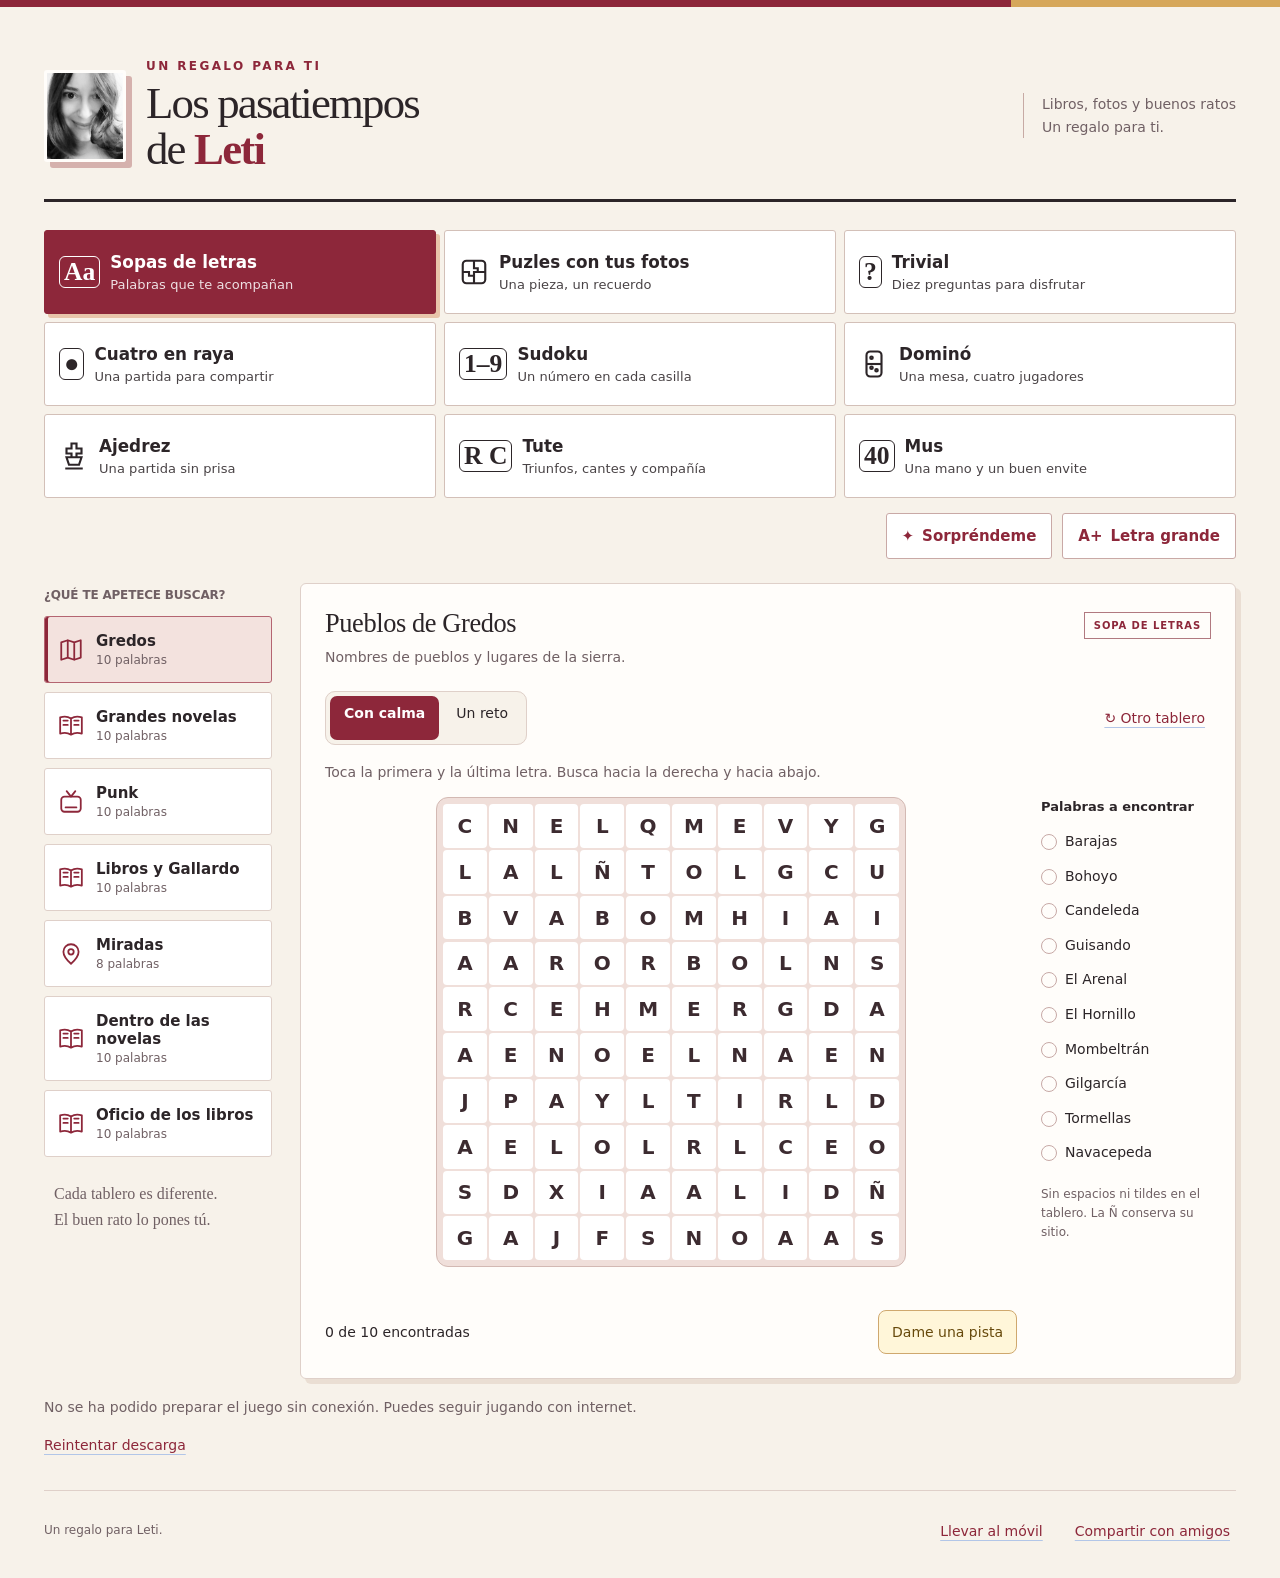
==== leti/index.html @ 8865676b "Mejorar sudoku, parejas y presentación de las webs" ====
<!doctype html>
<html lang="es">
<head>
  <meta charset="UTF-8"><meta name="viewport" content="width=device-width,initial-scale=1,viewport-fit=cover">
  <meta name="theme-color" content="#8d273a"><meta name="description" content="Juegos y recuerdos para Leti">
  <meta name="robots" content="noindex,nofollow"><meta name="apple-mobile-web-app-capable" content="yes">
  <title>Los pasatiempos de Leti</title>
  <link rel="icon" href="./icon.svg" type="image/svg+xml"><link rel="manifest" href="./manifest.webmanifest">
  <link rel="stylesheet" href="./style.css?v=37"><link rel="stylesheet" href="./domino.css?v=37"><link rel="stylesheet" href="./chess.css?v=37"><link rel="stylesheet" href="./card-games.css"><link rel="stylesheet" href="./special-games.css"><link rel="stylesheet" href="./theme.css">
<meta property="og:type" content="website"><meta property="og:title" content="Los pasatiempos de Leti"><meta property="og:description" content="Juegos y recuerdos para Leti"><meta property="og:url" content="https://elcontemplador.github.io/pasatiempos-regalo/leti/"><meta property="og:image" content="https://elcontemplador.github.io/pasatiempos-regalo/leti/assets/header.jpg"><link rel="apple-touch-icon" href="./apple-touch-icon.png">
</head>
<body data-person="leti">
 <a class="skip-link" href="#main">Saltar al juego</a>
 <div id="mobile-nav" class="mobile-nav" hidden><span id="mobile-game-label"></span><button id="mobile-games" class="comfort-button">Cambiar juego ↑</button></div>
 <div class="birthday-stripe"></div>
 <div class="shell">
  <header class="masthead">
   <div class="identity"><span class="portrait portrait-photo" aria-hidden="true"><img src="./assets/header.jpg" alt="" width="512" height="512"></span><div><p class="eyebrow">UN REGALO PARA TI</p><h1>Los pasatiempos<br>de <span>Leti</span></h1></div></div>
   <div class="birthday-note"><p>Libros, fotos y buenos ratos<br>Un regalo para ti.</p></div>
  </header>
  <nav id="game-menu" tabindex="-1" class="game-tabs" aria-label="Elige un juego">
   <button id="tab-words" class="game-tab active" aria-pressed="true"><span class="tab-icon" aria-hidden="true">Aa</span><span>Sopas de letras<small>Palabras que te acompañan</small></span></button>
   <button id="tab-puzzle" class="game-tab" aria-pressed="false"><svg viewBox="0 0 24 24" fill="none" stroke="currentColor" stroke-width="1.7" aria-hidden="true"><rect x="3" y="3" width="18" height="18" rx="3"/><path d="M12 3v6h3v3h-3v9M3 12h5v3h4m0-3h9"/></svg><span>Puzles con tus fotos<small>Una pieza, un recuerdo</small></span></button>
   <button id="tab-quiz" class="game-tab" aria-pressed="false"><span class="tab-icon" aria-hidden="true">?</span><span>Trivial<small>Diez preguntas para disfrutar</small></span></button>
   <button id="tab-letters" class="game-tab" aria-pressed="false"><span class="tab-icon" aria-hidden="true">●</span><span>Cuatro en raya<small>Una partida para compartir</small></span></button>
   <button id="tab-sudoku" class="game-tab" aria-pressed="false"><span class="tab-icon" aria-hidden="true">1–9</span><span>Sudoku<small>Un número en cada casilla</small></span></button>
   <button id="tab-domino" class="game-tab" aria-pressed="false"><svg viewBox="0 0 24 24" fill="none" stroke="currentColor" stroke-width="1.7" aria-hidden="true"><rect x="6" y="2" width="12" height="20" rx="3"/><path d="M6 12h12"/><circle cx="10" cy="7" r="1"/><circle cx="14" cy="17" r="1"/><circle cx="10" cy="15" r="1"/></svg><span>Dominó<small>Una mesa, cuatro jugadores</small></span></button>
   <button id="tab-chess" class="game-tab" aria-pressed="false"><svg viewBox="0 0 24 24" fill="none" stroke="currentColor" stroke-width="1.7" aria-hidden="true"><path d="M10 2h4v4h4v4h-4v3h-4v-3H6V6h4zM6 13h12l-2 6H8zM5 22h14"/></svg><span>Ajedrez<small>Una partida sin prisa</small></span></button>
   <button id="tab-tute" class="game-tab" aria-pressed="false"><span class="tab-icon" aria-hidden="true">R C</span><span>Tute<small>Triunfos, cantes y compañía</small></span></button>
   <button id="tab-mus" class="game-tab" aria-pressed="false"><span class="tab-icon" aria-hidden="true">40</span><span>Mus<small>Una mano y un buen envite</small></span></button>
  </nav>
  <div class="comfort-tools" aria-label="A tu gusto"><button id="surprise" class="comfort-button"><span aria-hidden="true">✦</span> Sorpréndeme</button><button id="large-text" class="comfort-button" aria-pressed="false"><span aria-hidden="true">A+</span> Letra grande</button></div>
  <main id="main" tabindex="-1">
   <section id="words-view" aria-labelledby="word-title">
    <div class="words-layout">
     <aside class="theme-side"><h2 class="section-label">¿Qué te apetece buscar?</h2><div id="themes" class="theme-list"></div><button id="word-jump" class="comfort-button mobile-only">Ir al tablero ↓</button><p class="side-note">Cada tablero es diferente.<br>El buen rato lo pones tú.</p></aside>
     <div class="play-area">
      <div class="play-heading"><div><h2 id="word-title"></h2><p id="word-description"></p></div><span class="game-tag">SOPA DE LETRAS</span></div>
      <div class="game-toolbar"><fieldset class="segmented"><legend class="sr-only">Dificultad de la sopa</legend><label><input type="radio" name="difficulty" value="calma" checked><span>Con calma</span></label><label><input type="radio" name="difficulty" value="reto"><span>Un reto</span></label></fieldset><button class="text-button" id="new-word">↻ Otro tablero</button></div>
      <div id="word-recovery-tools" class="recovery-tools" hidden><button id="word-recover" class="text-button recovery-button">↶ Recuperar tablero anterior</button></div>
      <p class="instruction" id="word-instruction">Toca la primera y la última letra de una palabra.</p>
      <div class="board-and-list"><div class="board-panel"><p class="mobile-board-tip">¿Casillas pequeñas? Puedes ampliarlas para jugar con más comodidad.</p><button type="button" id="word-zoom" class="text-button mobile-only board-zoom" aria-pressed="false" aria-controls="word-grid">Ampliar casillas</button><p id="word-zoom-help" class="board-zoom-help" hidden>Desliza el tablero hacia los lados para verlo completo.</p><div class="word-grid-scroll"><div id="word-grid" class="word-grid" role="group" aria-label="Tablero de sopa de letras"></div></div><p id="word-feedback" class="inline-feedback" aria-hidden="true"></p><div class="board-bottom"><span id="word-progress"></span><button class="hint-button" id="word-hint">Dame una pista</button></div></div>
       <div class="word-list-panel"><h3 id="word-list-title">Palabras a encontrar</h3><button id="word-list-toggle" class="text-button mobile-only" aria-expanded="true" aria-controls="word-list word-normalization">Ocultar palabras</button><ul id="word-list" class="word-list"></ul><p id="word-normalization" class="small-note">Sin espacios ni tildes en el tablero. La Ñ conserva su sitio.</p></div>
      </div>
      <div id="word-win" tabindex="-1" class="win-message" hidden><strong>¡Todas encontradas, Leti!</strong><span>Otra sopa cuando te apetezca.</span><button class="primary-button" id="word-again">Jugar otra vez</button></div>
     </div>
    </div>
   </section>
   <section id="puzzle-view" hidden aria-labelledby="puzzle-title">
    <div class="puzzle-layout"><aside class="photo-side"><h2 class="section-label">Tu recuerdo</h2><div class="chosen-memory"><img id="chosen-photo" alt=""><div><p id="chosen-title"></p><p id="photo-credit" class="photo-credit" hidden></p><button id="change-photo" class="comfort-button">Cambiar foto <span aria-hidden="true">↗</span></button></div></div></aside>
     <div id="puzzle-play" class="play-area"><div class="play-heading"><div><h2 id="puzzle-title">Una sonrisa de hoy</h2><p>Vamos a poner cada pieza en su sitio.</p></div><span class="game-tag">PUZLE DE FOTOS</span></div>
      <div class="game-toolbar"><fieldset class="segmented"><legend class="sr-only">Número de piezas</legend><label><input type="radio" name="pieces" value="3" checked><span>9 piezas</span></label><label><input type="radio" name="pieces" value="4"><span>16 piezas</span></label></fieldset><button class="text-button" id="new-puzzle">↻ Mezclar</button><button class="comfort-button" id="expand-puzzle" aria-haspopup="dialog">Ampliar puzle</button></div>
      <div id="puzzle-recovery-tools" class="recovery-tools" hidden><button id="puzzle-recover" class="text-button recovery-button">↶ Recuperar puzle anterior</button></div>
      <p class="instruction">Toca dos piezas para intercambiarlas.</p>
      <div class="puzzle-surface"><div id="puzzle-board" class="puzzle-board" role="group" aria-label="Piezas de la fotografía"></div></div>
      <p id="puzzle-feedback" class="inline-feedback" aria-hidden="true"></p><div class="puzzle-bottom"><span id="puzzle-progress"></span><button class="hint-button" id="show-photo">Ver la foto</button></div>
      <div id="puzzle-win" tabindex="-1" class="win-message" hidden><strong>¡La foto está completa!</strong><span>Un recuerdo, pieza a pieza.</span><button class="primary-button" id="puzzle-again">Volver a jugar</button></div>
     </div></div>
   </section>
   <section id="quiz-view" hidden aria-labelledby="quiz-title">
    <div class="quiz-layout">
     <aside><h2 class="section-label">Elige un tema</h2><div id="quiz-topics" class="theme-list"></div><p class="side-note">Para jugar solo<br>o en buena compañía.</p></aside>
     <div class="play-area quiz-play">
      <div class="play-heading"><div><h2 id="quiz-title"></h2><p id="quiz-description"></p></div><span class="game-tag">TRIVIAL</span></div>
     <p id="quiz-sync-notice" class="sync-notice" role="status" aria-live="polite"></p>
      <div class="quiz-progress-line"><span id="quiz-progress"></span><span id="quiz-score"></span></div>
      <progress id="quiz-meter" max="10" value="0" aria-label="Preguntas respondidas"></progress>
      <div id="quiz-question-area">
       <h3 id="quiz-question" tabindex="-1"></h3><p class="quiz-instruction">Toca la respuesta que creas correcta.</p>
       <div id="quiz-help" class="quiz-help"><button id="quiz-fifty" class="hint-button" aria-describedby="quiz-help-note">Comodín 50/50</button><p id="quiz-help-note" role="status" aria-live="polite" aria-atomic="true">Una vez por partida. Deja dos opciones.</p></div>
       <div id="quiz-answers" class="quiz-answers" role="group" aria-labelledby="quiz-question"></div>
       <div id="quiz-feedback" tabindex="-1" class="quiz-feedback" role="status" aria-live="polite" aria-atomic="true" hidden></div>
       <button id="quiz-next" class="primary-button quiz-next" hidden>Siguiente pregunta</button>
      </div>
      <div id="quiz-result" class="quiz-result" hidden>
       <p class="eyebrow">¡PARTIDA COMPLETADA!</p><h3 id="quiz-result-title" tabindex="-1"></h3><p id="quiz-result-message"></p>
       <button id="quiz-again" class="primary-button">Otras 10 preguntas</button>
       <details id="quiz-review"><summary>Repasar las respuestas</summary><ol id="quiz-review-list"></ol></details>
      </div>
     </div>
    </div>
   </section>
   <section id="sudoku-view" hidden aria-label="Sudoku"></section>
   <section id="letters-view" hidden aria-label="Cuatro en raya"></section>
   <section id="domino-view" hidden aria-labelledby="domino-title">
    <div id="domino-play" class="play-area domino-play">
     <div class="play-heading"><div><h2 id="domino-title">Dominó por parejas</h2><p>Tu compañero y tú frente a dos rivales. Un buen rato, ficha a ficha.</p></div><span class="game-tag">CUATRO JUGADORES</span></div>
     <div class="domino-topbar"><div class="domino-score" aria-label="Marcador de la partida"><div><span>Tú y tu compañero</span><strong id="domino-us">0</strong></div><div><span>Los rivales</span><strong id="domino-them">0</strong></div></div><p id="domino-round" class="domino-round"></p></div>
     <div class="game-toolbar"><button id="expand-domino" class="comfort-button" aria-haspopup="dialog">Ampliar mesa</button><button id="domino-new" class="text-button">Nueva partida</button><button id="domino-rules" class="comfort-button" aria-haspopup="dialog">Cómo se juega</button><button id="domino-settings" class="comfort-button" aria-haspopup="dialog">Opciones</button><button id="domino-recover" class="text-button" hidden>Recuperar partida anterior</button></div>
     <div id="domino-guide-tip" class="domino-guide-tip"><p>Puedes arrastrar las fichas o jugar con dos toques.</p><button id="domino-guide-open" class="text-button" aria-haspopup="dialog">Guía rápida</button><button id="domino-guide-dismiss" class="text-button">Ocultar ayuda</button></div>
     <div class="domino-view-tools" aria-label="Recorrer la mesa"><button id="domino-see-left" class="comfort-button">Ver A</button><button id="domino-see-right" class="comfort-button">Ver B</button><button id="domino-see-last" class="comfort-button">Última</button><button id="domino-fit" class="comfort-button" aria-pressed="false">Mesa completa</button><button id="domino-history" class="comfort-button" aria-haspopup="dialog">Jugadas</button></div>
     <div class="domino-body">
      <div id="domino-table" class="domino-table" aria-label="Mesa de cuatro jugadores">
       <div id="domino-seat-2" class="domino-seat"></div><div id="domino-seat-1" class="domino-seat"></div>
       <div id="domino-arena" class="domino-arena" tabindex="0" aria-label="Mesa de dominó. Desliza para recorrer la cadena."><div id="domino-surface"><ol id="domino-chain" class="domino-chain" aria-label="Cadena de fichas, del extremo A al B"></ol></div><p id="domino-drop-caption" class="domino-drop-caption" aria-live="polite" hidden></p></div>
       <div id="domino-seat-3" class="domino-seat"></div><div id="domino-seat-0" class="domino-seat"></div>
      </div>
      <p class="domino-table-hint">Suelta la ficha junto a la cadena o dentro de la mesa. El destino se ilumina antes de colocarla.</p>
      <div class="domino-dock">
       <div class="domino-ends"><button id="domino-left" disabled>Colocar salida</button><button id="domino-right" disabled hidden>B</button></div>
       <div class="domino-interaction"><p id="domino-instruction" class="instruction domino-instruction" tabindex="-1" role="status" aria-live="polite" aria-atomic="true"></p><p id="domino-notice" class="domino-notice" role="status"></p>
        <h3 class="domino-hand-title">Tus fichas</h3><div id="domino-hand" class="domino-hand" role="group" aria-label="Tus fichas de dominó"></div>
        <div class="domino-actions"><button id="domino-pass" class="primary-button" hidden>Pasar</button><button id="domino-step" class="primary-button" hidden>Siguiente jugada</button><button id="domino-undo" class="text-button" hidden>Rectificar mi jugada</button><button id="domino-pause" class="text-button" aria-pressed="false">Pausar partida</button></div>
        <p id="domino-status" class="domino-status" role="status" aria-live="polite" aria-atomic="true"></p>
       </div>
      </div>
     </div>
     <div id="domino-result" class="domino-result" hidden><h3 id="domino-result-title" tabindex="-1"></h3><p id="domino-result-text"></p><p id="domino-score-change" class="domino-score-change"></p><button id="domino-next" class="primary-button" hidden>Siguiente mano</button><button id="domino-again" class="primary-button" hidden>Volver a jugar</button><details><summary>Ver las fichas que quedaban</summary><div id="domino-remaining"></div></details></div>
    </div>
   </section>
   <section id="chess-view" hidden aria-labelledby="chess-title">
    <div id="chess-play" class="play-area chess-play">
     <div class="play-heading"><div><h2 id="chess-title">Una partida de ajedrez</h2><p>Frente al ordenador, sin reloj y sin prisa.</p></div><span class="game-tag">AJEDREZ</span></div>
     <p class="mobile-board-tip">¿Casillas pequeñas? Amplía el tablero para verlo mejor.</p><div class="game-toolbar chess-toolbar"><button id="expand-chess" class="comfort-button" aria-haspopup="dialog">Ampliar tablero</button><button id="chess-new" class="text-button" aria-haspopup="dialog">Nueva partida</button><button id="chess-options" class="comfort-button" aria-haspopup="dialog">Opciones</button><button id="chess-history" class="comfort-button" aria-haspopup="dialog">Jugadas</button><button id="chess-recover" class="text-button" hidden>Recuperar partida anterior</button></div>
     <div class="chess-layout">
      <div class="chess-table">
       <div id="chess-computer-row" class="chess-player"><span id="chess-computer-piece" class="chess-player-piece" aria-hidden="true"></span><div class="chess-player-info"><div class="chess-player-name"><strong id="chess-computer"></strong><span id="chess-computer-turn" class="chess-turn"></span></div><span id="chess-computer-last" class="chess-player-last"></span><div id="chess-computer-captures" class="chess-captures" role="img" aria-label="Sin capturas"></div></div></div>
       <div class="chess-frame"><div id="chess-ranks" class="chess-ranks" aria-hidden="true"></div><div id="chess-board" class="chess-board" role="group" aria-label="Tablero de ajedrez. Usa las flechas para recorrer las casillas y pulsa Intro para elegir."></div><div id="chess-files" class="chess-files" aria-hidden="true"></div></div>
       <div id="chess-you-row" class="chess-player"><span id="chess-you-piece" class="chess-player-piece" aria-hidden="true"></span><div class="chess-player-info"><div class="chess-player-name"><strong id="chess-you"></strong><span id="chess-your-turn" class="chess-turn"></span></div><span id="chess-your-last" class="chess-player-last"></span><div id="chess-your-captures" class="chess-captures" role="img" aria-label="Sin capturas"></div></div></div>
      </div>
      <div class="chess-companion">
       <p id="chess-status" class="chess-status" role="status" aria-live="polite" aria-atomic="true"></p>
       <p id="chess-notice" class="chess-notice" role="status" aria-live="polite" aria-atomic="true"></p>
       <div id="chess-actions" class="chess-actions"><button id="chess-undo" class="comfort-button">Rectificar jugada</button><button id="chess-pause" class="text-button">Pausar partida</button><button id="chess-claim" class="comfort-button" hidden>Reclamar tablas</button></div>
       <div id="chess-recent" class="chess-recent" hidden><h3>Últimos turnos</h3><ul id="chess-recent-list"></ul></div>
       <div id="chess-result" class="chess-result" hidden><h3 id="chess-result-title" tabindex="-1"></h3><p id="chess-result-text"></p><button id="chess-again" class="primary-button" aria-haspopup="dialog">Otra partida</button></div>
      </div>
     </div>
    </div>
   </section>
   <section id="tute-view" hidden aria-labelledby="tute-title"></section>
   <section id="mus-view" hidden aria-labelledby="mus-title"></section>
   <p id="announcement" class="announcement" role="status" aria-live="polite" aria-atomic="true"></p>
  </main>
  <div class="app-status"><div id="update-notice" hidden><p role="status">Hay una versión nueva. Tus partidas se conservan.</p><button id="apply-update" class="comfort-button">Actualizar</button></div><p id="storage-status" role="status" hidden></p><p id="offline-status" role="status">Preparando el juego sin conexión…</p><button id="offline-retry" class="text-button" hidden>Reintentar descarga</button></div>
  <footer><p>Un regalo para Leti.</p><button id="install-help" class="text-button">Llevar al móvil</button><button id="share-friends" class="text-button">Compartir con amigos</button></footer>
 </div>
 <dialog id="gallery-dialog" aria-labelledby="gallery-title"><button class="dialog-close" aria-label="Cerrar galería">×</button><h2 id="gallery-title">Elige un recuerdo</h2><p class="gallery-note">Tus fotos, muchas historias. Tu puzle se guarda al cambiar de foto.</p><div id="photo-options" class="photo-options"></div><button class="primary-button dialog-done">Seguir jugando</button></dialog>
 <dialog id="puzzle-zoom-dialog" aria-labelledby="puzzle-zoom-title"><div class="puzzle-zoom-heading"><h2 id="puzzle-zoom-title">Puzle ampliado</h2><button class="comfort-button" id="close-puzzle-zoom">Volver</button></div><p class="puzzle-zoom-tip">El tablero se adapta a la pantalla. Juega sin prisa.</p><p id="puzzle-zoom-announcement" class="sr-only" role="status" aria-live="polite" aria-atomic="true"></p></dialog>
 <dialog id="photo-dialog" aria-labelledby="reference-title"><button class="dialog-close" aria-label="Cerrar fotografía">×</button><h2 id="reference-title">La foto completa</h2><img id="reference-photo" alt=""/><button class="primary-button dialog-done">Seguir jugando</button></dialog>
 <dialog id="help-dialog" aria-labelledby="help-title"><button class="dialog-close" aria-label="Cerrar ayuda">×</button><h2 id="help-title">Siempre a mano</h2><p>Abre esta web en Chrome en tu móvil Android. Pulsa el menú <strong>⋮</strong> y elige <strong>Añadir a pantalla de inicio</strong> o <strong>Instalar aplicación</strong>.</p><p>En el iPhone o iPad: abre la web en Safari, pulsa <strong>Compartir</strong> y después <strong>Añadir a pantalla de inicio</strong>.</p><p class="small-note">Las partidas se guardan en este navegador. Si borras sus datos, se reinician. El aviso al pie de la página te indicará cuándo están preparados todos los juegos y fotos para jugar sin conexión.</p><button class="primary-button dialog-done">Entendido</button></dialog>
 <dialog id="share-dialog" aria-labelledby="share-title"><button class="dialog-close" aria-label="Cerrar compartir">×</button><h2 id="share-title">Compartir con amigos</h2><p>Para disfrutar solo o en buena compañía.</p><label class="share-label" for="share-link">Enlace a la web</label><input id="share-link" type="text" readonly spellcheck="false"><div class="share-actions"><button id="share-native" class="primary-button" hidden>Compartir…</button><button id="share-copy" class="hint-button">Copiar enlace</button></div><p id="share-status" role="status" aria-live="polite" aria-atomic="true"></p><button class="text-button dialog-done">Seguir jugando</button></dialog>
 <dialog id="domino-zoom-dialog" aria-labelledby="domino-zoom-title"><div class="domino-zoom-heading"><h2 id="domino-zoom-title">Tu mesa de dominó</h2><button id="close-domino-zoom" class="comfort-button">Volver</button></div><p class="domino-zoom-tip">Más espacio para seguir la partida. Desliza la mesa para recorrer toda la cadena.</p></dialog>
 <dialog id="domino-settings-dialog" aria-labelledby="domino-settings-title"><button class="dialog-close" aria-label="Cerrar opciones">×</button><h2 id="domino-settings-title">A tu ritmo</h2><p id="domino-variant" class="domino-variant"></p><div class="domino-options"><label for="domino-speed">Ritmo de los otros jugadores</label><select id="domino-speed"><option value="normal">Normal</option><option value="slow">Más despacio</option><option value="step">Una jugada cada vez</option></select><p class="small-note">El ritmo no cambia la dificultad ni las reglas. En «Una jugada cada vez», pulsa «Siguiente jugada» para avanzar.</p><label class="domino-sound-option" for="domino-sound"><input type="checkbox" id="domino-sound"> Sonidos suaves</label><p id="domino-sound-status" class="small-note" role="status"></p></div><button id="domino-guide-settings" class="comfort-button" aria-haspopup="dialog">Guía rápida</button><button class="primary-button dialog-done">Seguir jugando</button></dialog>
 <dialog id="domino-guide-dialog" aria-labelledby="domino-guide-title"><button class="dialog-close" aria-label="Cerrar guía">×</button><h2 id="domino-guide-title">Ficha a ficha</h2><ol><li><strong>Elige una ficha disponible.</strong> Puedes arrastrarla hasta el tapete: verás dónde encajará antes de soltarla.</li><li><strong>También puedes jugar con dos toques.</strong> Toca la ficha y después el extremo A o B. Las letras se mantienen aunque la cadena haga curvas.</li></ol><p>La primera mano se abre con el doble seis. Cuando no puedas colocar ninguna ficha, aparecerá «Pasar».</p><p>«Ver A», «Ver B» y «Última» te llevan a esas partes de la mesa sin jugar ninguna ficha. «Mesa completa» ofrece una vista general; puedes seguir desplazándote para leer las fichas.</p><button class="primary-button dialog-done">A jugar</button></dialog>
 <dialog id="domino-history-dialog" aria-labelledby="domino-history-title"><button class="dialog-close" aria-label="Cerrar jugadas">×</button><h2 id="domino-history-title">Últimas jugadas</h2><ol id="domino-recent" class="domino-recent" aria-label="Las cuatro últimas jugadas, de la más antigua a la más reciente"></ol><details><summary>Ver toda esta mano</summary><ol id="domino-history-list" class="domino-history-list" aria-label="Historial público de esta mano, en orden de juego"></ol></details><p class="small-note">Solo aparecen las fichas jugadas y los pases. Las manos de los demás permanecen ocultas hasta el final.</p><button class="primary-button dialog-done">Volver a la mesa</button></dialog>
 <dialog id="domino-new-dialog" aria-labelledby="domino-new-title"><button class="dialog-close" aria-label="Cerrar nueva partida">×</button><h2 id="domino-new-title">Una partida de dominó</h2><p>A cuatro, por parejas, hasta 100 puntos. Los otros tres jugadores los lleva el juego.</p><div class="domino-options"><label for="domino-level">¿Cómo te apetece jugar?</label><select id="domino-level"><option value="calma">Con calma</option><option value="reto">Con estrategia</option></select><label for="domino-scoring">Puntos al ganar una mano</label><select id="domino-scoring"><option value="all">Sumar todas las fichas pendientes</option><option value="opponents">Sumar solo las fichas de los rivales</option></select></div><p class="small-note">La partida que llevabas podrás recuperarla con «Recuperar partida anterior».</p><button id="domino-start" class="primary-button">Repartir y empezar</button><button class="text-button dialog-done">Seguir con mi partida</button></dialog>
 <dialog id="domino-rules-dialog" aria-labelledby="domino-rules-title"><button class="dialog-close" aria-label="Cerrar reglas">×</button><h2 id="domino-rules-title">Una mesa de cuatro</h2><ul><li>Juegas con el compañero de enfrente. Se reparten las 28 fichas: siete para cada uno. No hay fichas para robar.</li><li>En la primera mano sale quien tiene el doble seis, colocándolo. Después, la salida pasa al jugador de su derecha, con la ficha que quiera. El turno avanza hacia la derecha.</li><li>Arrastra una ficha disponible hasta el extremo de la mesa donde quieras colocarla. Puedes soltarla junto a un extremo de la cadena o dentro de la mesa: el juego la orienta y la encaja en el extremo válido más cercano. Si la sueltas fuera de la mesa, vuelve a tu mano. También puedes tocar la ficha y después el extremo A o B. Si no tienes ninguna que encaje, pulsa «Pasar».</li><li>Gana la mano la pareja de quien se queda sin fichas. Si los cuatro pasan, gana la pareja con menos puntos en sus fichas; si empatan, nadie suma.</li><li>Al empezar puedes elegir entre sumar todas las fichas pendientes o solo las de los rivales. Gana la primera pareja que llegue a 100 puntos.</li></ul><p>Las fichas de los demás se muestran al terminar cada mano. La partida se guarda tras cada jugada; al cambiar de juego, se queda esperando. «Rectificar mi jugada» recupera tu último turno, retirando también las respuestas posteriores de los otros jugadores.</p><button class="primary-button dialog-done">A jugar</button></dialog>
 <noscript><p>Activa JavaScript en tu navegador para jugar.</p></noscript>
 <dialog id="chess-zoom-dialog" aria-labelledby="chess-zoom-title"><div class="chess-zoom-heading"><h2 id="chess-zoom-title">Tu tablero de ajedrez</h2><button id="close-chess-zoom" class="comfort-button">Volver</button></div></dialog>
 <dialog id="chess-new-dialog" aria-labelledby="chess-new-title"><button class="dialog-close" aria-label="Cerrar nueva partida">×</button><h2 id="chess-new-title">Una nueva partida</h2><div class="chess-options"><label for="chess-new-color">Tus piezas</label><select id="chess-new-color"><option value="w">Blancas · tú empiezas</option><option value="b">Negras · empieza el ordenador</option></select><label for="chess-new-level">Dificultad</label><select id="chess-new-level"><option value="calma">Con calma</option><option value="medio">Un poco más</option><option value="reto">Un reto</option></select></div><p>La partida que llevabas queda disponible en «Recuperar partida anterior».</p><button id="chess-start" class="primary-button">A jugar</button></dialog>
 <dialog id="chess-options-dialog" aria-labelledby="chess-options-title"><button class="dialog-close" aria-label="Cerrar opciones de ajedrez">×</button><h2 id="chess-options-title">A tu gusto</h2><div class="chess-options"><label for="chess-level">Dificultad del ordenador</label><select id="chess-level"><option value="calma">Con calma</option><option value="medio">Un poco más</option><option value="reto">Un reto</option></select><p class="small-note">Puedes cambiarla sin empezar de nuevo. Los tres niveles son para disfrutar de una partida tranquila.</p></div><div class="chess-option-actions"><button id="chess-flip" class="comfort-button">Girar tablero</button><button id="chess-rules" class="comfort-button" aria-haspopup="dialog">Cómo se juega</button><button id="chess-resign" class="text-button" aria-haspopup="dialog">Dar la partida por terminada</button></div><button class="primary-button dialog-done">Seguir jugando</button></dialog>
 <dialog id="chess-rules-dialog" aria-labelledby="chess-rules-title"><button class="dialog-close" aria-label="Cerrar ayuda de ajedrez">×</button><h2 id="chess-rules-title">Pieza a pieza</h2><p>Toca una de tus piezas y después una casilla marcada. También puedes arrastrarla. El punto marca un destino libre y el círculo una captura.</p><p>Gana quien da <strong>jaque mate</strong>: el rey está amenazado y no tiene una defensa legal. Si estás en jaque, solo podrás jugar movimientos que protejan tu rey.</p><p>Se permiten <strong>enroque</strong>, <strong>captura al paso</strong> y <strong>coronación</strong>. Para enrocar, mueve el rey dos casillas; la torre lo acompaña. Al llegar un peón al final, podrás elegir dama, torre, alfil o caballo.</p><p>«Rectificar jugada» recupera tu último turno, incluida la respuesta del ordenador. «Pausar partida» detiene al ordenador. Las partidas se guardan en este navegador.</p><p>Hay tablas por rey ahogado o material insuficiente. Puedes reclamarlas cuando una posición aparece tres veces o tras 50 movimientos de cada lado sin mover peones ni capturar. Son automáticas tras cinco repeticiones o 75 movimientos; el mate tiene prioridad.</p><p class="small-note">Con teclado: flechas para recorrer el tablero, Intro o espacio para elegir y Escape para cancelar la selección. Inicio y Fin te llevan a los extremos de la fila.</p><button class="primary-button dialog-done">A jugar</button></dialog>
 <dialog id="chess-promotion-dialog" aria-labelledby="chess-promotion-title"><button class="dialog-close" aria-label="Cancelar coronación">×</button><h2 id="chess-promotion-title">Tu peón ha llegado</h2><p>Elige la pieza en la que quieres convertirlo.</p><div id="chess-promotion-options" class="chess-promotion-options"></div></dialog>
 <dialog id="chess-history-dialog" aria-labelledby="chess-history-title"><button class="dialog-close" aria-label="Cerrar jugadas de ajedrez">×</button><h2 id="chess-history-title">Las jugadas de esta partida</h2><ol id="chess-history-list" class="chess-history-list"></ol><button class="primary-button dialog-done">Seguir jugando</button></dialog>
 <dialog id="chess-resign-dialog" aria-labelledby="chess-resign-title"><button class="dialog-close" aria-label="Cancelar fin de partida">×</button><h2 id="chess-resign-title">¿Terminamos esta partida?</h2><p>Se dará la victoria al ordenador. Después podrás empezar otra o retomar esta misma partida.</p><div class="chess-option-actions"><button class="comfort-button dialog-done">Seguir jugando</button><button id="chess-confirm-resign" class="text-button">Sí, terminar partida</button></div></dialog>
 <script type="module" src="./app.js?v=37"></script>
</body>
</html>
---- leti/style.css ----
@font-face{font-family:system-fallback;src:local('Segoe UI')}
:root{color-scheme:light;--ink:#173653;--blue:#244d94;--accent:#315dc6;--pale:#edf3fc;--line:#d8e2ef;--yellow:#ffdc79;--muted:#526779;--paper:#fff;--page:#f4f7fc;--radius:20px;font-family:system-fallback,system-ui,-apple-system,BlinkMacSystemFont,'Segoe UI',sans-serif;font-size:16px;color:var(--ink);background:var(--page)}
*{box-sizing:border-box}body{margin:0}button,input{font:inherit}button{cursor:pointer;-webkit-tap-highlight-color:transparent}button:disabled{cursor:default}button:focus-visible,a:focus-visible,input:focus-visible+span{outline:3px solid #b26000;outline-offset:3px}button{touch-action:manipulation}h1,h2,h3,p{margin:0}button svg{flex-shrink:0}button,dialog{color:var(--ink)}[hidden]{display:none!important}.birthday-stripe{height:7px;background:linear-gradient(90deg,var(--blue) 0 68%,var(--yellow) 68% 100%)}.shell{max-width:1240px;margin:auto;padding:32px 36px 0}.masthead{display:flex;align-items:center;justify-content:space-between;gap:24px;padding:0 0 28px}.identity{display:flex;gap:20px;align-items:center}.portrait{width:82px;height:92px;object-fit:cover;object-position:center 44%;border-radius:15px;box-shadow:0 5px 18px #203c6a17;border:3px solid white}.eyebrow{font-size:.75rem;font-weight:750;letter-spacing:.12em;color:var(--blue);margin-bottom:8px}h1{font-family:Georgia,'Times New Roman',serif;font-weight:400;font-size:2rem;line-height:1.13}h1 span{font-weight:700}.birthday-note{display:flex;align-items:center;gap:18px}.birthday-note p{font-size:.875rem;line-height:1.6;color:var(--muted);border-left:1px solid #ccd7e7;padding-left:18px}.game-tabs{display:grid;grid-template-columns:1fr 1fr;gap:12px;margin-bottom:25px}.game-tab{display:flex;align-items:center;gap:15px;min-height:84px;text-align:left;padding:16px 23px;border:1px solid var(--line);border-radius:16px;background:white;font-weight:700;font-size:1.2rem;transition:background .15s,box-shadow .15s}.game-tab.active{background:var(--blue);color:white;border-color:var(--blue);box-shadow:0 5px 14px #244d9419}.game-tab small{display:block;font-weight:400;font-size:.875rem;margin-top:5px;opacity:.86}.game-tab svg{width:37px;height:37px}.tab-icon{font-family:Georgia,serif;font-size:2rem;border:1px solid currentColor;border-radius:6px;padding:1px 4px;line-height:1.1}.words-layout,.puzzle-layout{display:grid;grid-template-columns:228px minmax(0,1fr);gap:28px}.section-label{text-transform:uppercase;font-size:.75rem;letter-spacing:.08em;margin:5px 0 14px;color:var(--muted)}.theme-list{display:flex;flex-direction:column;gap:9px}.theme-button{border:1px solid var(--line);background:white;display:flex;align-items:center;gap:12px;text-align:left;padding:15px 13px;border-radius:12px;font-weight:650;font-size:.9375rem;min-height:61px}.theme-button svg{width:26px;height:26px;flex-shrink:0;color:var(--blue)}.theme-button.active{background:#e3edff;border-color:#8aaddc;box-shadow:inset 3px 0 var(--blue)}.theme-button small{font-size:.75rem;display:block;font-weight:400;color:var(--muted);margin-top:3px}.side-note{font-family:Georgia,serif;font-size:1rem;line-height:1.6;color:var(--muted);margin:24px 10px}.play-area{background:var(--paper);border:1px solid var(--line);border-radius:var(--radius);padding:24px;min-width:0;box-shadow:0 6px 28px #21426d05}.play-heading{display:flex;justify-content:space-between;align-items:flex-start;gap:16px}.play-heading h2{font-family:Georgia,serif;font-size:1.65rem;font-weight:500;line-height:1.2}.play-heading p{font-size:.875rem;line-height:1.5;color:var(--muted);margin-top:7px}.game-tag{font-size:.625rem;letter-spacing:.09em;font-weight:700;color:var(--blue);border:1px solid var(--line);padding:7px 9px;border-radius:5px;white-space:nowrap;margin-top:4px}.game-toolbar{display:flex;justify-content:space-between;align-items:center;gap:10px;margin:23px 0 17px;flex-wrap:wrap}.segmented{margin:0;display:flex;background:var(--page);padding:4px;border:1px solid var(--line);border-radius:10px;gap:3px}.segmented label{position:relative;cursor:pointer}.segmented input{position:absolute;opacity:0;width:1px;height:1px}.segmented span{display:block;padding:9px 14px;font-size:.875rem;border-radius:7px;min-height:38px}.segmented input:checked+span{background:var(--blue);color:white;font-weight:600}.text-button{border:0;background:transparent;color:var(--blue);font-size:.875rem;padding:10px 6px;min-height:44px;text-decoration:underline;text-decoration-color:#b2c6e8;text-underline-offset:4px}.instruction{font-size:.875rem;line-height:1.5;color:var(--muted);padding:0 0 14px}.board-and-list{display:grid;grid-template-columns:minmax(0,1fr) 158px;gap:24px;align-items:start}.board-panel{min-width:0}.word-grid{display:grid;grid-template-columns:repeat(10,minmax(0,1fr));gap:2px;background:#e5edf8;padding:6px;border-radius:12px;border:1px solid #c8d8ee;max-width:470px;margin:auto;user-select:none;-webkit-user-select:none}.letter{border:0;display:flex;align-items:center;justify-content:center;border-radius:4px;aspect-ratio:1;background:#fff;color:#173d6d;font-weight:650;font-size:clamp(1rem,1.35vw,1.35rem);padding:0;min-width:0;transition:background .12s}.letter:hover{background:#edf3ff}.letter.found{background:#d3e7e0;color:#174b42}.letter.found[data-color="1"]{background:#d6e5ff;color:#234d85}.letter.found[data-color="2"]{background:#ffe9ac;color:#664706}.letter.found[data-color="3"]{background:#e6dcf8;color:#563479}.letter.picked{background:var(--blue)!important;color:white!important;box-shadow:inset 0 0 0 2px #0c2a53}.letter.hinted{background:var(--yellow)!important;color:#4e3902!important;box-shadow:inset 0 0 0 2px #b67b00}.board-bottom{display:flex;justify-content:space-between;align-items:center;gap:8px;margin:12px 0 0;font-size:.875rem}.hint-button{padding:10px 13px;background:#fff6d9;border:1px solid #e7d299;border-radius:8px;color:#67490b;font-size:.875rem;min-height:44px}.hint-button:disabled{opacity:.6}.word-list-panel h3{font-size:.8125rem;font-weight:650;margin:2px 0 13px}.word-list{list-style:none;padding:0;margin:0;display:flex;flex-direction:column;gap:5px}.word-list li{display:flex;gap:8px;align-items:flex-start;font-size:.875rem;line-height:1.4;padding:5px 0}.word-check{border:1px solid #b8c9dd;border-radius:50%;height:16px;width:16px;flex:0 0 16px;display:grid;place-items:center;font-size:11px;margin-top:2px;color:transparent}.word-list li.done{color:#396458}.word-list li.done .word-check{background:#d3e7e0;border-color:#9dbfb2;color:#174b42}.word-list li.done .word-name{text-decoration:line-through;text-decoration-color:#99b6aa}.small-note{font-size:.75rem!important;line-height:1.6!important;color:var(--muted);margin-top:17px!important}.win-message{padding:22px;margin-top:20px;background:#eaf5ef;border:1px solid #b5d4c3;border-radius:12px;display:flex;flex-direction:column;align-items:flex-start;gap:9px}.win-message strong{font-family:Georgia,serif;font-size:1.4rem}.win-message span{font-size:.9375rem;line-height:1.5}.primary-button{background:var(--blue);color:#fff;border:0;border-radius:9px;padding:13px 20px;font-weight:650;min-height:46px;margin-top:6px}.photo-options{display:flex;flex-direction:column;gap:16px}.photo-option{padding:7px;border:1px solid var(--line);background:#fff;border-radius:13px;overflow:hidden;text-align:left}.photo-option.active{border-color:var(--blue);box-shadow:0 0 0 2px var(--blue)}.photo-option img{display:block;width:100%;height:150px;object-fit:cover;object-position:center 37%;border-radius:8px}.photo-option span{display:block;padding:10px 5px 6px;font-weight:600;font-size:.875rem}.puzzle-surface{max-width:510px;margin:auto}.puzzle-board{display:grid;grid-template-columns:repeat(var(--pieces),minmax(0,1fr));gap:4px;background:#d8e3f2;padding:4px;border-radius:12px;overflow:hidden;aspect-ratio:var(--photo-ratio);transition:gap .2s}.puzzle-piece{border:0;background-repeat:no-repeat;padding:0;min-width:0;position:relative;outline-offset:-5px!important;border-radius:3px;aspect-ratio:auto;box-shadow:inset 0 0 0 1px #ffffff44}.puzzle-piece.selected{box-shadow:inset 0 0 0 5px var(--yellow);z-index:1}.puzzle-piece.selected::after{content:'✓';position:absolute;right:8px;top:8px;background:var(--yellow);width:27px;height:27px;border-radius:50%;display:grid;place-items:center;font-weight:750;color:#3c3105}.puzzle-board.solved{gap:0;padding:0}.puzzle-board.solved .puzzle-piece{border-radius:0;box-shadow:none}.puzzle-bottom{max-width:510px;margin:14px auto 0;display:flex;justify-content:space-between;align-items:center;gap:8px;font-size:.875rem}.announcement{min-height:27px;margin:12px 0 0;text-align:center;font-size:.875rem;color:var(--blue)}footer{border-top:1px solid var(--line);display:flex;justify-content:space-between;align-items:center;gap:20px;margin-top:22px;padding:18px 0 25px;font-size:.75rem;color:var(--muted)}footer p{line-height:1.6}footer p span{display:block}dialog{max-width:min(92vw,560px);max-height:90dvh;overflow:auto;border:0;border-radius:20px;padding:28px;box-shadow:0 20px 80px #08213c55}dialog::backdrop{background:#092b50b8}dialog h2{font-family:Georgia,serif;font-size:1.65rem;font-weight:500;padding-right:30px;margin:0 0 19px}dialog p{font-size:1rem;line-height:1.65;margin:14px 0}.dialog-close{position:absolute;right:12px;top:9px;background:transparent;border:0;font-size:1.9rem;width:44px;height:44px}.dialog-done{display:block;margin:17px auto 0}#reference-photo{max-width:100%;max-height:65dvh;object-fit:contain;display:block;margin:auto;border-radius:6px}.sr-only{position:absolute;width:1px;height:1px;padding:0;margin:-1px;overflow:hidden;clip:rect(0,0,0,0);white-space:nowrap;border:0}
@media(min-width:1100px){.board-and-list{grid-template-columns:minmax(0,1fr) 170px}.letter{font-size:1.25rem}}
@media(max-width:960px){.shell{padding:24px 24px 0}.words-layout,.puzzle-layout{grid-template-columns:185px minmax(0,1fr);gap:20px}.play-area{padding:20px}.board-and-list{grid-template-columns:1fr}.word-list{display:grid;grid-template-columns:1fr 1fr;gap:3px 10px}.word-list-panel h3{margin-bottom:8px}.game-tag{display:none}.birthday-note{display:none}.theme-button{padding:12px 10px}.word-grid{max-width:470px}.letter{font-size:1.125rem}.photo-option img{height:130px}}
@media(max-width:680px){.shell{padding:21px 14px 0}.masthead{padding-bottom:22px;gap:8px}.identity{gap:12px;min-width:0}.portrait{width:59px;height:69px;border-width:2px;border-radius:11px}.eyebrow{font-size:.625rem;letter-spacing:.055em;margin-bottom:6px}h1{font-size:1.43rem}.birthday-note{display:none}.game-tabs{gap:8px;margin-bottom:20px}.game-tab{padding:13px 12px;gap:9px;min-height:66px;border-radius:12px;font-size:.9375rem;line-height:1.25}.game-tab small{display:none}.tab-icon{font-size:1.45rem}.game-tab svg{width:28px;height:28px}.words-layout,.puzzle-layout{display:block}.section-label{font-size:.6875rem;margin-bottom:10px}.theme-list{display:grid;grid-template-columns:1fr 1fr;gap:7px;margin-bottom:17px}.theme-button{padding:10px 12px;min-height:55px;border-radius:9px;font-size:.875rem;gap:9px}.theme-button svg{width:22px;height:22px}.theme-button small{font-size:.6875rem}.side-note{display:none}.play-area{padding:18px 12px;border-radius:15px}.play-heading h2{font-size:1.45rem}.play-heading p{font-size:.8125rem;margin-top:6px}.game-toolbar{margin:17px 0 13px;gap:7px}.segmented span{font-size:.8125rem;padding:9px 10px}.text-button{font-size:.8125rem}.instruction{font-size:.8125rem;padding-bottom:12px}.board-and-list{gap:19px}.word-grid{padding:4px;gap:2px}.letter{font-size:1.06rem;min-height:0}.board-bottom{font-size:.8125rem}.hint-button{font-size:.8125rem;padding:9px 11px}.word-list{grid-template-columns:1fr 1fr}.word-list li{font-size:.875rem;padding:5px 0}.word-list-panel .small-note{font-size:.6875rem!important;margin-top:11px!important}.photo-options{display:grid;grid-template-columns:1fr 1fr;gap:10px;margin:0 2px 20px}.photo-option img{height:106px;object-position:center 32%}.photo-option span{font-size:.8125rem;padding:8px 3px 4px}.photo-option{border-radius:10px;padding:5px}.puzzle-board{gap:3px;padding:3px;border-radius:9px}.puzzle-bottom{font-size:.8125rem}.puzzle-piece.selected{box-shadow:inset 0 0 0 4px var(--yellow)}.puzzle-piece.selected::after{width:22px;height:22px;right:5px;top:5px;font-size:.8rem}.announcement{margin-top:10px;font-size:.8125rem;line-height:1.5}footer{margin-top:15px;padding:16px 0 24px;gap:8px;font-size:.6875rem}footer .text-button{white-space:nowrap}dialog{padding:23px}dialog h2{font-size:1.5rem}}
@media(max-width:355px){.shell{padding-left:9px;padding-right:9px}.play-area{padding-left:9px;padding-right:9px}.game-tab{padding:12px 9px;font-size:.8125rem}.letter{font-size:1rem}.theme-button{font-size:.8125rem;padding:10px 8px}.segmented span{padding:9px 8px}.game-toolbar .text-button{font-size:.75rem}h1{font-size:1.3rem}}
/* Keep the word bank in view while the taller mobile boards scroll. */
@media(max-width:960px){.board-and-list{display:flex;flex-direction:column;align-items:stretch}.word-list-panel{order:-1;position:sticky;top:0;z-index:3;background:white;padding:12px 0 10px;border-bottom:1px solid var(--line)}.word-list-panel .small-note{margin-top:7px!important}.word-list{grid-template-columns:1fr 1fr}.board-panel{width:100%}}
@media(max-width:680px){.eyebrow,.section-label,.theme-button small,footer{font-size:.75rem}.instruction,.segmented span,.text-button,.hint-button,.board-bottom,.photo-option span,.puzzle-bottom,.announcement{font-size:.875rem}.word-list-panel .small-note{font-size:.75rem!important}.word-list li{padding:3px 0}.word-list-panel h3{font-size:.875rem}.play-heading p{font-size:.875rem}.word-grid{grid-template-columns:repeat(10,minmax(1.2rem,1fr));overflow-x:auto}.word-list-panel{box-shadow:0 8px 12px -12px #244d9480}}
@media(prefers-reduced-motion:reduce){*,*::before,*::after{transition:none!important;animation:none!important;scroll-behavior:auto!important}}

/* Trivial: large answer controls and a calm, explicit progression. */
.game-tabs{grid-template-columns:repeat(3,minmax(0,1fr))}.game-tab{min-width:0}
.quiz-layout{display:grid;grid-template-columns:228px minmax(0,1fr);gap:28px}.quiz-play{min-height:540px}.quiz-play .play-heading p{font-size:1rem;line-height:1.6}.quiz-progress-line{display:flex;justify-content:space-between;gap:12px;margin-top:26px;font-size:.9375rem;font-weight:650}.quiz-play progress{display:block;width:100%;height:9px;margin:12px 0 28px;border:0;border-radius:8px;overflow:hidden;accent-color:var(--blue)}.quiz-play progress::-webkit-progress-bar{background:#e7edf6}.quiz-play progress::-webkit-progress-value{background:var(--blue);border-radius:8px}.quiz-play h3{font-family:Georgia,serif;font-size:1.6rem;line-height:1.35;font-weight:500;margin-bottom:12px}.quiz-instruction{font-size:.9375rem;color:var(--muted);margin:0 0 18px}.quiz-answers{display:grid;gap:12px}.quiz-answer{display:flex;align-items:center;gap:14px;border:1px solid #acbfd9;border-radius:12px;min-height:64px;width:100%;padding:14px 17px;text-align:left;background:#fff;color:var(--ink);font-size:1.125rem;line-height:1.4}.quiz-answer:hover:not(:disabled){background:#edf3fc;border-color:var(--blue)}.quiz-letter{display:grid;place-items:center;flex-shrink:0;width:32px;height:32px;border-radius:50%;background:#edf3fc;color:var(--blue);font-size:.9375rem;font-weight:700}.quiz-answer.correct{background:#e0efe8;border:2px solid #398166;color:#174b42}.quiz-answer.incorrect{background:#fff1e4;border:2px solid #ad6429;color:#6d3e1a}.quiz-answer:disabled{opacity:1}.quiz-mark{margin-left:auto;font-size:.875rem;font-weight:650;min-width:65px}.quiz-feedback{margin-top:20px;background:#f0f4fa;border-radius:12px;padding:18px;font-size:1rem;line-height:1.6}.quiz-feedback strong{display:block;margin-bottom:6px}.quiz-source{color:#244d94;display:inline-block;font-size:.875rem;line-height:1.5;margin-top:8px;text-underline-offset:3px;padding:6px 0}.quiz-next{margin-top:18px;min-height:48px}.quiz-result{text-align:center;padding:14px 0}.quiz-result h3{font-size:2.4rem;color:var(--blue)}.quiz-result>p:not(.eyebrow){line-height:1.65;font-size:1.125rem;max-width:540px;margin:0 auto 24px}.quiz-result details{text-align:left;margin-top:30px;border-top:1px solid var(--line);padding-top:18px}.quiz-result summary{cursor:pointer;padding:10px 0;color:var(--blue);font-weight:650}.quiz-result ol{padding-left:24px}.quiz-result li{padding:12px 0 18px;border-bottom:1px solid var(--line);font-size:1rem;line-height:1.6}.quiz-result li p{margin-top:6px}.quiz-play [tabindex='-1']:focus-visible{outline:3px solid #b26000;outline-offset:5px}
@media(max-width:960px){.quiz-layout{grid-template-columns:185px minmax(0,1fr);gap:20px}.game-tab{padding-left:14px;padding-right:14px;font-size:1rem;gap:10px}}
@media(max-width:680px){.game-tabs{grid-template-columns:1fr 1fr}.game-tab{font-size:.9375rem}.game-tab:last-child{grid-column:1/-1;min-height:54px;padding:10px 14px}.game-tab:last-child small{display:inline;font-size:.8125rem;margin-left:12px}.quiz-layout{display:block}.quiz-layout .theme-list{margin-bottom:20px}.quiz-play{min-height:0;padding:20px 14px}.quiz-play .play-heading h2{font-size:1.45rem}.quiz-play .play-heading p{font-size:1rem}.quiz-play h3{font-size:1.4rem}.quiz-answer{padding:13px 12px;gap:10px;font-size:1rem;flex-wrap:wrap}.quiz-answer>span:nth-child(2){flex:1;min-width:0}.quiz-mark{flex-basis:100%;margin-left:42px;min-width:0}.quiz-progress-line{margin-top:22px}.quiz-play progress{margin-bottom:22px}.quiz-result h3{font-size:2rem}.quiz-next{width:100%}}
@media(max-width:355px){.game-tab:last-child small{display:none}.quiz-answer{padding:12px 9px}.quiz-play{padding:18px 12px}}

/* Keep large word lists from covering the playing surface. */
.word-list-panel.not-sticky{position:static}
.app-status{margin-top:18px;color:var(--muted);font-size:.875rem;line-height:1.5}.app-status p{margin:6px 0}.app-status #storage-status{color:#714611;background:#fff6d9;padding:12px;border-radius:8px}.app-status .text-button{padding-left:0}

/* Small, always available comforts; saved independently of game progress. */
html.large-text{font-size:20px}.comfort-tools{display:flex;flex-wrap:wrap;justify-content:flex-end;gap:10px;margin:-10px 0 24px}.comfort-button{display:inline-flex;justify-content:center;align-items:center;gap:8px;min-height:46px;padding:10px 15px;background:#fff;border:1px solid #acbfd9;border-radius:10px;color:var(--blue);font-size:.9375rem;font-weight:650;line-height:1.4}.comfort-button[aria-pressed="true"]{background:var(--blue);color:white}.comfort-button[aria-pressed="true"]::after{content:'✓'}.comfort-button:hover{box-shadow:0 2px 8px #244d9420}.chosen-memory{padding:10px;background:white;border:1px solid var(--line);border-radius:14px}.chosen-memory>img{display:block;width:100%;max-height:210px;object-fit:contain;border-radius:8px;background:var(--page)}.chosen-memory p{font-family:Georgia,serif;font-size:1.125rem;line-height:1.4;margin:12px 0}.chosen-memory .comfort-button{width:100%}#gallery-dialog{width:760px;max-width:94vw}#gallery-dialog .photo-options{display:grid;grid-template-columns:repeat(3,minmax(0,1fr));gap:16px;margin:20px 3px}#gallery-dialog .photo-option img{height:140px;object-fit:contain;background:var(--page)}#gallery-dialog .photo-option span{overflow-wrap:anywhere;line-height:1.4}#gallery-dialog .gallery-note{font-size:.9375rem;color:var(--muted)}.dedication-signoff{font-family:Georgia,serif;font-style:italic;color:var(--blue)}footer{flex-wrap:wrap}footer p{margin-right:auto}.play-heading h2[tabindex]:focus-visible{outline:3px solid #b26000;outline-offset:5px}.theme-button>span{min-width:0;overflow-wrap:anywhere}
@media(max-width:680px){.comfort-tools{margin:-4px 0 20px;justify-content:stretch;gap:8px}.comfort-tools .comfort-button{flex:1;padding:10px 8px;font-size:.875rem}.photo-side .section-label{display:none}.chosen-memory{display:flex;align-items:center;gap:14px;margin-bottom:16px;padding:10px 12px}.chosen-memory>img{width:66px;height:76px;flex-shrink:0}.chosen-memory>div{min-width:0;flex:1}.chosen-memory p{margin:0 0 5px;font-size:1rem}.chosen-memory .comfort-button{width:auto;min-height:44px;padding:7px 12px;font-size:.875rem}#gallery-dialog .photo-options{grid-template-columns:repeat(2,minmax(0,1fr));gap:12px}#gallery-dialog .photo-option img{height:110px}#gallery-dialog{padding:23px 16px}footer{gap:6px 14px}footer p{flex-basis:100%}html.large-text .game-tab:last-child small{display:none}}

footer .site-credit{flex-basis:100%;margin:8px 0 0;padding-top:14px;border-top:1px solid var(--line);font-size:.75rem;line-height:1.6;color:var(--muted);text-align:center}

/* Fourth game: large letter tiles that wrap instead of shrinking. */
.game-tabs{grid-template-columns:repeat(4,minmax(0,1fr))}.game-tab{padding:15px 14px;font-size:1.05rem;gap:10px}.game-tab small{font-size:.8125rem}.game-tab .tab-icon{font-size:1.6rem}.game-tab svg{width:30px;height:30px}
.letters-play-area{max-width:850px;margin:0 auto}.letters-play-area>progress{display:block;width:100%;height:8px;accent-color:var(--blue);border:0;border-radius:8px;margin:0 0 24px}.letters-play-area .game-toolbar{margin-bottom:10px}#letters-progress{font-size:.9375rem;color:var(--blue);font-weight:650}.letters-clue-card{background:var(--pale);border-radius:12px;padding:18px 20px;margin-bottom:22px}.letters-clue-heading{display:flex;justify-content:space-between;align-items:baseline;gap:12px;flex-wrap:wrap}.letters-clue-heading h3{font-family:Georgia,serif;font-size:1.4rem;font-weight:500}.letters-clue-heading span{font-size:.875rem;color:var(--muted)}.letters-clue-card p{font-size:1.0625rem;line-height:1.6;margin-top:10px}.letters-how{font-size:.9375rem;line-height:1.5}.letters-slots,.letters-pool{display:flex;flex-wrap:wrap;justify-content:center;gap:8px}.letters-slots{padding:15px 0 20px;border-bottom:1px solid var(--line);margin-bottom:22px}.letter-slot,.loose-letter{width:2.7rem;min-width:44px;min-height:54px;border-radius:9px;padding:5px 3px;font-size:1.35rem;font-weight:700;color:var(--ink);border:1px solid #97b2d5;background:white}.letter-slot{display:flex;align-items:center;flex-direction:column;justify-content:center;line-height:1.2}.letter-slot small{font-size:.625rem;font-weight:400;color:var(--muted)}.letter-slot.empty{background:#f4f7fc;border:1px dashed #a3b5ce}.letter-slot.empty span{color:#60758c}.letter-slot.given{background:#fff6d9;border-color:#c9a958}.loose-letter{background:#e5eeff;border-color:#829ec8;box-shadow:0 3px 0 #c4d3e9;min-height:50px}.loose-letter:disabled{background:#f6f8fc;box-shadow:none;color:#a6b5c8;border-color:#e3e9f2}.letters-slots.complete .letter-slot{background:#e0efe8;border-color:#81af98}.letters-slots button:disabled{opacity:1}.letters-actions{display:flex;flex-wrap:wrap;align-items:center;gap:12px;margin-top:20px}.letters-actions .hint-button{margin-right:auto}.letters-feedback{min-height:1.5em;color:var(--blue);font-size:1rem;line-height:1.6;margin-top:18px}.letters-result h3{font-family:Georgia,serif;font-size:1.8rem;font-weight:500;margin:8px 0 20px}.letters-result ul{list-style:none;padding:0;margin:0 0 20px}.letters-result li{display:flex;justify-content:space-between;flex-wrap:wrap;gap:6px 16px;padding:13px 0;border-bottom:1px solid var(--line);font-size:1rem;overflow-wrap:anywhere}.letters-result li span{color:var(--muted);font-size:.875rem}.letters-play-area [tabindex='-1']:focus-visible{outline:3px solid #b26000;outline-offset:4px}
@media(max-width:1100px){.game-tabs{grid-template-columns:repeat(2,minmax(0,1fr))}}
@media(max-width:680px){.game-tab,.game-tab:last-child{grid-column:auto;min-height:70px;padding:12px 10px;font-size:.9375rem}.game-tab:last-child small{display:none}.game-tab svg{width:27px;height:27px}.letters-clue-card{padding:15px}.letters-clue-card p{font-size:1rem}.letters-slots,.letters-pool{gap:7px}.letters-slots{padding-top:8px}.letters-play-area{padding:18px 12px}.letters-actions{gap:6px 10px}.letters-actions .hint-button{flex-basis:100%;margin:0 0 4px}.letters-actions .text-button{flex:1}.letters-how{font-size:.875rem}.letters-result .primary-button,#letters-next{width:100%}}

.letters-play-area progress::-webkit-progress-bar{background:#e7edf6;border-radius:8px}.letters-play-area progress::-webkit-progress-value{background:var(--blue);border-radius:8px}.letters-play-area progress::-moz-progress-bar{background:var(--blue);border-radius:8px}.letter-slot small{font-size:.75rem}

/* Reflow follows the text size as well as the screen width. */
.game-tabs{grid-template-columns:repeat(auto-fit,minmax(min(100%,14rem),1fr))}
.game-tab>span:last-child,.identity>div,.play-heading>div{min-width:0;overflow-wrap:anywhere}
.game-tab .tab-icon,.portrait{flex-shrink:0}
.segmented{min-width:0;max-width:100%;flex-wrap:wrap}.segmented span{min-height:44px}
.board-bottom,.puzzle-bottom,.quiz-progress-line{flex-wrap:wrap}
.word-name,.quiz-play,.letters-play-area,.chosen-memory p,.win-message{overflow-wrap:anywhere}
dialog{width:min(92vw,560px);overflow-wrap:anywhere}
dialog,#gallery-dialog{padding-top:56px}
dialog h2{padding-right:0}.dialog-close{font-size:32px;line-height:1}
.win-message:focus-visible,.quiz-feedback:focus-visible{outline:3px solid #b26000;outline-offset:4px}
@media(max-width:680px){.game-tabs{grid-template-columns:repeat(auto-fit,minmax(min(100%,8.5rem),1fr))}}
@media(max-width:355px){dialog h2{font-size:1.35rem}}
@media(orientation:landscape){.shell{padding-left:max(24px,env(safe-area-inset-left));padding-right:max(24px,env(safe-area-inset-right))}}
.quiz-help{display:flex;align-items:center;flex-wrap:wrap;gap:10px 16px;margin:0 0 20px}.quiz-help p{flex:1;min-width:min(100%,12rem);font-size:.875rem;line-height:1.5;color:var(--muted)}.quiz-help .hint-button{flex-shrink:0;max-width:100%;min-height:46px}.quiz-help .hint-button:disabled{opacity:1;background:var(--page);border-color:var(--line);color:var(--muted)}

.recovery-tools{margin:-8px 0 14px}.recovery-button{min-height:44px;max-width:100%;text-align:left;white-space:normal}.share-label{display:block;margin:20px 0 8px;font-weight:650}#share-link{width:100%;min-width:0;min-height:48px;padding:12px;border:1px solid var(--line);border-radius:8px;background:var(--page);color:var(--ink);font-size:1rem}.share-actions{display:flex;flex-wrap:wrap;gap:12px;margin:20px 0}.share-actions button{min-height:48px;max-width:100%}#share-status{font-size:1rem;line-height:1.6;color:var(--ink)}#share-status:not(:empty){margin-bottom:18px}#share-dialog .dialog-done{min-height:44px}

/* Stable photo geometry and ordinary images avoid older iPad background painting issues. */
.puzzle-surface{position:relative}
.puzzle-surface::before{content:'';display:block;padding-top:var(--photo-padding,100%)}
.puzzle-board{position:absolute;top:0;left:0;width:100%;height:100%;aspect-ratio:auto;grid-template-rows:repeat(var(--pieces),minmax(0,1fr))}
.puzzle-piece{-webkit-appearance:none;appearance:none;overflow:hidden;min-height:0;background:#edf3fc}
.puzzle-piece img{position:absolute;display:block;max-width:none;max-height:none;pointer-events:none;user-select:none;-webkit-user-select:none}
.puzzle-piece:disabled{opacity:1}
.puzzle-piece.selected::before{content:'';position:absolute;inset:0;border:4px solid var(--yellow);border-radius:3px;z-index:1;pointer-events:none}
.puzzle-piece.selected::after{z-index:2}
dialog{max-height:90vh;max-height:90dvh}
#reference-photo{max-height:65vh;max-height:65dvh}
#puzzle-zoom-dialog{position:fixed;inset:0;margin:0;width:100%;max-width:none;height:100%;max-height:none;border-radius:0;padding:12px;padding-top:max(12px,env(safe-area-inset-top));padding-right:max(12px,env(safe-area-inset-right));padding-bottom:max(12px,env(safe-area-inset-bottom));padding-left:max(12px,env(safe-area-inset-left));overscroll-behavior:contain}
#puzzle-zoom-dialog .puzzle-zoom-heading{display:flex;align-items:center;justify-content:space-between;gap:14px;max-width:1100px;margin:0 auto}
#puzzle-zoom-title{font-size:1.25rem;margin:0;min-width:0}
#close-puzzle-zoom{flex-shrink:0}
#puzzle-zoom-dialog .puzzle-zoom-tip{font-size:.875rem;color:var(--muted);line-height:1.4;margin:8px auto 0;max-width:1100px}
#puzzle-zoom-dialog #puzzle-play{border:0;border-radius:0;box-shadow:none;padding:0;max-width:1100px;margin:auto}
#puzzle-zoom-dialog .play-heading{display:none}
#puzzle-zoom-dialog .game-toolbar{margin:10px 0 8px}
#puzzle-zoom-dialog .puzzle-surface,#puzzle-zoom-dialog .puzzle-bottom{max-width:1100px}
#puzzle-zoom-dialog .instruction{padding-bottom:8px}
@media(max-width:680px){#puzzle-zoom-dialog{padding-left:max(6px,env(safe-area-inset-left));padding-right:max(6px,env(safe-area-inset-right))}}

/* Six game labels reflow with their text size; the last game has no exception. */
.game-tabs{grid-template-columns:repeat(auto-fit,minmax(min(100%,max(12rem,calc((100% - 28px)/3))),1fr))}
.game-tabs .game-tab:last-child{grid-column:auto}
.identity{flex-wrap:wrap}.identity>div{flex:1 1 12rem}
.sync-notice{font-size:.9375rem;line-height:1.5;color:var(--blue);margin:10px 0}
.sync-notice:empty{display:none}
#puzzle-zoom-dialog .puzzle-surface,#puzzle-zoom-dialog .puzzle-bottom{max-width:var(--puzzle-fit-width,1100px)}
@media(max-width:680px){.game-tabs{grid-template-columns:repeat(auto-fit,minmax(min(100%,max(8.5rem,calc((100% - 8px)/2))),1fr))}}

/* Créditos visibles para fotografías de terceros. */
.chosen-memory .photo-credit{font:400 .75rem/1.45 system-ui,sans-serif;color:var(--muted);overflow-wrap:anywhere;margin:4px 0 9px}.photo-credit a{color:var(--blue);text-decoration:underline}

/* La fotografía se conserva completa; el marco presenta un detalle del retrato. */
.portrait-photo{position:relative;display:block;overflow:hidden}.portrait-photo img{display:block;width:100%;height:100%;object-fit:cover;object-position:center}

/* Acceso directo al juego para navegación con teclado. */
.skip-link{position:fixed;top:8px;left:8px;z-index:10000;padding:12px 18px;background:var(--paper);color:var(--ink);border:2px solid currentColor;border-radius:6px;transform:translateY(-200%)}
.skip-link:focus{transform:translateY(0)}

/* Navegación y ayudas cerca del tablero en teléfonos. */
.mobile-only,.mobile-nav{display:none}
.inline-feedback{min-height:1.5em;margin:8px 0;font-size:.9375rem;line-height:1.5;color:var(--blue)}
@media(max-width:680px),(max-width:960px) and (pointer:coarse){
 html{scroll-padding-top:calc(var(--mobile-nav-height,0px) + 12px)}
 .mobile-only{display:inline-flex}
 .mobile-nav{display:flex;position:fixed;inset:0 0 auto;z-index:20;align-items:center;justify-content:space-between;gap:10px;padding:6px max(12px,env(safe-area-inset-right)) 6px max(12px,env(safe-area-inset-left));padding-top:max(6px,env(safe-area-inset-top));background:var(--paper);border-bottom:1px solid var(--line);box-shadow:0 3px 10px #0001}
 #mobile-game-label{min-width:0;font-weight:700;white-space:nowrap;overflow:hidden;text-overflow:ellipsis;font-size:.875rem}
 .mobile-nav button{flex-shrink:0;min-height:44px;font-size:.875rem;padding:8px 12px}
 #word-jump{margin:0 0 18px;min-height:44px}
 .word-list-panel{top:var(--mobile-nav-height,0px)}
 #word-list-title{display:none}
 #word-list-toggle{min-height:44px;align-items:center;justify-content:space-between;width:100%;font-size:.9375rem;padding:8px 4px;text-decoration:underline;text-underline-offset:3px}
 .words-collapsed #word-list,.words-collapsed #word-normalization{display:none}
 #word-grid{scroll-margin-top:66px}
 .text-button,.hint-button,.segmented span{min-height:44px}
 .segmented span{display:flex;align-items:center;justify-content:center}
 select,input[type="text"]{font-size:16px}
 footer{padding-bottom:max(24px,env(safe-area-inset-bottom))}
}

#puzzle-zoom-dialog .puzzle-zoom-heading{position:sticky;top:0;z-index:5;background:var(--paper);padding-bottom:6px}

@media(max-width:680px),(max-width:960px) and (pointer:coarse){.sp-game .sp-toolbar select{font-size:max(16px,1rem)}}

.board-zoom-help{font-size:.875rem;line-height:1.4;color:var(--muted);margin:0 0 8px}.word-grid-scroll{max-width:100%;overflow-x:auto;overscroll-behavior-inline:contain}.board-zoom{margin-bottom:6px}
@media(max-width:680px){.word-grid.word-grid-zoomed{width:470px;max-width:none;grid-template-columns:repeat(10,minmax(0,1fr));overflow:visible}.word-grid-zoomed .letter{font-size:1.2rem}}

/* Ayuda de ampliación cerca de los tableros en pantallas pequeñas. */
.mobile-board-tip{display:none}
@media(max-width:680px){.mobile-board-tip{display:block;font-size:.875rem;line-height:1.45;color:var(--ink);margin:4px 0 8px}#word-zoom,#expand-chess{min-height:44px;padding:9px 13px;border:1px solid var(--blue);border-radius:8px;background:var(--pale);color:var(--ink);font-size:.9375rem;font-weight:700}#word-zoom[aria-pressed="true"]{background:var(--blue);color:#fff}}
---- leti/domino.css ----
/* Domino presentation: ordinary HTML, CSS dots and a scrollable felt table. */
.domino-play{--hand-unit:2.9rem;max-width:1200px;margin:auto}
.domino-topbar{display:grid;grid-template-columns:minmax(0,1fr) auto;align-items:center;gap:10px;margin:14px 0 10px;min-width:0}
.domino-score{display:grid;grid-template-columns:repeat(2,minmax(0,1fr));gap:8px;margin:0;min-width:0}
.domino-score>div{display:flex;align-items:center;justify-content:space-between;gap:8px;min-height:44px;min-width:0;padding:6px 10px;border:1px solid var(--line);border-radius:10px;background:#f5f7f5}
.domino-score>div:first-child{background:#e8f1ff;border-color:#a9c5e8}
.domino-score span{font-size:.875rem;line-height:1.3;overflow-wrap:anywhere}
.domino-score strong{font-size:1.375rem;line-height:1.2;color:var(--blue);flex-shrink:0}
.domino-play .domino-round,.domino-play .domino-variant{font-size:.8125rem;line-height:1.4;color:var(--muted)}
.domino-play .domino-round{margin:0;text-align:right}
.domino-play .game-toolbar{justify-content:flex-start;gap:6px;margin:8px 0}
.domino-play .game-toolbar button,.domino-view-tools button,.domino-actions button{min-height:44px;max-width:100%;font-size:.875rem;line-height:1.3;white-space:normal}
.domino-play .game-toolbar button{padding:8px 10px}
.domino-view-tools{display:flex;flex-wrap:wrap;gap:6px;margin:8px 0}
.domino-view-tools button{padding:8px 10px}
.domino-body,.domino-dock,.domino-interaction{min-width:0}
.domino-body{display:grid;grid-template-columns:minmax(0,1fr);gap:10px;align-items:start}

/* Partner and player retain their blue identity independently of the current turn. */
.domino-table{position:relative;display:grid;grid-template-columns:6rem minmax(0,1fr) 6rem;grid-template-areas:". north ." "west arena east" ". south .";align-items:center;gap:8px;min-width:0;margin:0;padding:10px;border:7px solid #79553e;border-radius:26px;background:radial-gradient(ellipse at center,#24765a,#10523e);box-shadow:inset 0 0 22px #082c2b55,0 3px 9px #183d7020}
#domino-seat-2{grid-area:north}#domino-seat-1{grid-area:west}#domino-seat-3{grid-area:east}#domino-seat-0{grid-area:south}
.domino-seat{display:flex;flex-direction:column;align-items:center;justify-content:center;gap:3px;min-width:0;padding:6px 5px;border:2px solid #b9c8bc;border-radius:11px;background:#f5f6ef;color:#173653;text-align:center;font-size:.8125rem;line-height:1.2;box-shadow:0 2px 5px #052c2925}
#domino-seat-0,#domino-seat-2{background:#e8f1ff;border-color:#8db5e6}
.domino-seat strong{font-size:.875rem;line-height:1.2;overflow-wrap:anywhere}
.domino-seat .seat-count,.domino-seat .seat-turn,.seat-last{font-size:.8125rem;line-height:1.25}
.domino-seat .seat-turn:empty{display:none}
.domino-seat .seat-turn{font-weight:650}
.domino-seat.current{border-color:#a96e09;box-shadow:0 0 0 2px #ffdf8c,0 2px 5px #052c2925}
.domino-seat.just-played{box-shadow:0 0 0 3px #ffdf8c80}
.domino-backs{display:none}
.seat-last{display:flex;align-items:center;justify-content:center;flex-wrap:wrap;gap:4px;max-width:100%}
.seat-last .domino-face{width:48px;height:25px;border-width:1px}
.seat-last .domino-half{padding:2px;gap:1px}
.seat-last span{overflow-wrap:anywhere}
#domino-seat-0,#domino-seat-2{flex-direction:row;flex-wrap:wrap;gap:5px 8px;min-height:40px}
.domino-arena{grid-area:arena;position:relative;min-width:0;height:320px;min-height:9rem;overflow:auto;border-radius:14px;background:#ffffff04;overscroll-behavior:contain;scrollbar-width:thin;touch-action:pan-x pan-y}
.domino-arena:focus-visible{outline:3px solid #ffdf8c;outline-offset:2px}
#domino-surface{position:relative;min-width:0}
#domino-chain{display:block;position:absolute;left:0;top:0;transform-origin:0 0;max-height:none;min-height:0;margin:0;padding:0;overflow:visible;list-style:none}
#domino-chain .domino-placed,.domino-preview{position:absolute;display:block;transform:translate(-50%,-50%)}
#domino-chain .domino-face{position:absolute;left:50%;top:50%;margin:0;box-shadow:0 2px 3px #062e2960;border-color:#b0b7a7;border-radius:4px}
#domino-chain .domino-placed small{display:none}
#domino-chain .last-play .domino-face{border-color:#c19331;background:#fff4ca;box-shadow:0 0 0 3px #ffe08d66,0 2px 5px #032c2c80}
#domino-chain .domino-placed[data-seat="2"].last-play .domino-face{border-color:#82bdff;background:#e9f4ff;box-shadow:0 0 0 3px #82bdff66}
.domino-socket{position:absolute;z-index:1;transform:translate(-50%,-50%);display:flex;align-items:center;justify-content:center;width:48px;height:48px;padding:4px;border:2px dashed #d3e5d199;border-radius:11px;background:#ffffff12;color:#fff;font-size:.9375rem;font-weight:700;line-height:1.15}
.domino-socket:disabled{cursor:default;color:#dae9dc}
.domino-socket.drop-available{background:#b0efb244;border-color:#b6f3b0;color:#fff}
.domino-socket.drop-hover{background:#c3f7bb88;border-style:solid;box-shadow:0 0 0 4px #c3f7bb55}
.domino-socket.drop-invalid{background:#bc493866;border-color:#ffbea6}
.domino-placed.drop-available .domino-face{outline:2px dashed #8dea8d;outline-offset:3px}
.domino-placed.drop-hover .domino-face{outline:4px solid #a5efa0;outline-offset:3px}
.domino-placed.drop-invalid .domino-face{outline:3px dashed #f4b29d;outline-offset:3px}
.domino-preview{z-index:3;pointer-events:none;opacity:.85}
.domino-preview .domino-face{background:#d6f1d0!important;border:2px dashed #235737!important;box-shadow:0 0 0 3px #b5f3b170!important}
.domino-play .domino-drop-caption{margin:0;position:absolute;left:50%;top:6px;transform:translateX(-50%);z-index:4;max-width:calc(100% - 12px);padding:6px 10px;border:1px solid #236643;border-radius:8px;background:#f0fff0;color:#16402c;font-size:.875rem;line-height:1.3;text-align:center;pointer-events:none;box-shadow:0 2px 8px #052c2940}
.domino-play .domino-center-note{margin:0;position:absolute;max-width:180px;transform:translate(-50%,-50%);color:#edf5e8;text-align:center;font-family:Georgia,serif;font-size:1rem;line-height:1.4;pointer-events:none}
.domino-play .domino-table-hint{font-size:.8125rem;line-height:1.4;color:var(--muted);margin:6px 0}
.is-paused .domino-arena::after{content:'Partida en pausa';position:absolute;left:50%;top:8px;transform:translateX(-50%);z-index:4;max-width:calc(100% - 12px);padding:7px 12px;border:1px solid #a9c5e8;border-radius:8px;background:#e8f1ff;color:#173653;font-size:.875rem;line-height:1.3;font-weight:650;white-space:nowrap;pointer-events:none}

/* Stand upright like real hand tiles; reserve their full rotated height. */
.domino-dock{padding:8px 6px;border:1px solid var(--line);border-radius:12px;background:#f9fbff}
.domino-ends{display:flex;justify-content:center;gap:8px;max-width:480px;margin:0 auto 6px}
.domino-ends button{flex:1;min-width:0;min-height:44px;padding:8px;border:1px solid #aac0dc;border-radius:9px;background:var(--pale);color:var(--blue);font-size:.875rem;font-weight:650;line-height:1.3;white-space:normal}
.domino-ends button:disabled{color:#596a7c;background:#f5f7f9;border-color:#d8e2ef}
.domino-dragging .domino-ends button.drop-available{background:#e8f5ed;border-color:#32764d;color:#215636}
.domino-dragging .domino-ends button.drop-hover{background:#c9edd5;border-color:#215636;box-shadow:0 0 0 3px #c9edd5}
.domino-dragging .domino-ends button.drop-invalid{background:#fff0e9;border-color:#aa5030;color:#863716}
.domino-play .domino-instruction{font-size:.875rem!important;line-height:1.4;padding:0!important;margin:4px 0 6px;color:var(--ink)!important}
.domino-hand-title{font-size:.875rem;line-height:1.3;text-align:center;margin:2px 0 5px}
.domino-hand{display:flex;align-items:center;justify-content:center;flex-wrap:wrap;gap:6px;padding:3px 0;min-width:0}
.domino-tile{position:relative;display:block;flex:0 0 auto;width:calc(var(--hand-unit) + 8px);height:calc(var(--hand-unit)*2 + 1.75rem);min-width:44px;min-height:44px;padding:0;overflow:hidden;border:2px solid #b4c8e4;border-radius:9px;background:#edf3fc}
.domino-face{display:flex;flex-shrink:0;width:5rem;height:2.6rem;border:2px solid #61777d;border-radius:6px;background:#fffdf4;box-shadow:0 2px 3px #183d7012;overflow:hidden}
.domino-half{display:grid;grid-template:repeat(3,1fr)/repeat(3,1fr);width:50%;height:100%;padding:4px;gap:2px}
.domino-half+.domino-half{border-left:1px solid #899394}
.domino-half i{display:block;border-radius:50%}.domino-half .pip{background:#173653}
.domino-tile .domino-face{position:absolute;left:50%;top:calc(var(--hand-unit) + .25rem);width:calc(var(--hand-unit)*2);height:var(--hand-unit);transform:translate(-50%,-50%) rotate(90deg)}
.domino-numbers{position:absolute;left:0;bottom:.3rem;width:100%;font-size:.8125rem;font-weight:650;line-height:1.2;text-align:center}
.domino-tile:not(:disabled){touch-action:none;user-select:none;-webkit-user-select:none;-webkit-touch-callout:none;cursor:grab;border-color:var(--blue);background:#e3edff}
.domino-tile.selected{background:#fff0ba;border-color:#866200;box-shadow:0 0 0 2px #ffe098}
.domino-tile:disabled{background:#f5f6f8;border-color:#dde3e9;opacity:1}
.domino-tile:disabled .domino-face{border-color:#99a3ab;box-shadow:none}
.domino-tile.drag-origin{opacity:.3}
.domino-tile.domino-drag-ghost{position:fixed;z-index:20;pointer-events:none;margin:0;min-height:0;background:#fff0ba;border-color:#866200;box-shadow:0 8px 24px #183d7038;opacity:.96;cursor:grabbing}
.domino-actions{display:flex;align-items:center;justify-content:center;flex-wrap:wrap;gap:4px 10px;margin:4px 0 0}
.domino-actions button{margin:0;padding:8px 9px;text-align:center}
#domino-step{background:var(--blue);color:#fff;border:1px solid var(--blue);border-radius:9px;font-weight:650}
.domino-play .domino-status{min-height:1.3em;margin:4px 0 0;font-size:.8125rem;line-height:1.35;color:var(--blue)}
.domino-play .domino-notice{margin:5px 0;padding:7px 9px;border:1px solid #dbc690;border-radius:8px;background:#fff6dc;color:#67490b;font-size:.875rem;line-height:1.4}.domino-notice:empty{display:none}
.domino-instruction:focus-visible,.domino-result h3:focus-visible{outline:3px solid #b26000;outline-offset:3px}

.domino-result{margin-top:12px;padding:16px;border:1px solid #b5d4c3;border-radius:12px;background:#eaf5ef}
.domino-result h3{font-family:Georgia,serif;font-size:1.5rem;line-height:1.3}
.domino-result p{line-height:1.5;margin:10px 0}
.domino-result details{margin-top:10px;font-size:.875rem}
.domino-result summary{display:flex;align-items:center;min-height:44px;cursor:pointer;text-decoration:underline;text-underline-offset:4px}
.domino-result button{max-width:100%}
#domino-score-change{padding:8px 10px;border:1px solid #9cbca8;border-radius:8px;background:white;font-weight:650}
.domino-options label{display:block;font-weight:650;margin:14px 0 7px;line-height:1.4}
.domino-options select{display:block;width:100%;min-width:0;min-height:48px;padding:10px;font:inherit;color:var(--ink);border:1px solid var(--line);border-radius:8px;background:white}
#domino-rules-dialog li,#domino-guide-dialog li{margin:10px 0;line-height:1.5}
#domino-new-dialog .primary-button{width:100%}
#domino-history-list{list-style:none;margin:14px 0;padding:0;display:flex;flex-direction:column;gap:8px}
#domino-history-list li{display:flex;align-items:center;flex-wrap:wrap;gap:8px;padding:10px;border:1px solid var(--line);border-radius:9px;background:#f5f7f5;font-size:.9375rem;line-height:1.4}
#domino-history-list li[data-seat="0"],#domino-history-list li[data-seat="2"]{background:#e8f1ff;border-color:#a9c5e8}
.domino-recent{display:flex;flex-wrap:wrap;gap:8px;list-style:none;margin:10px 0;padding:0}
.domino-recent li{display:flex;align-items:center;gap:8px;max-width:100%;font-size:.875rem;line-height:1.4}
.domino-recent .domino-face{width:56px;height:29px}.domino-recent .domino-half{padding:2px;gap:1px}

/* A dialog supplies enlargement on older iPads without the Fullscreen API. */
#domino-zoom-dialog{position:fixed;inset:0;margin:0;width:100%;max-width:none;height:100%;max-height:none;border-radius:0;padding:8px;padding-top:max(8px,env(safe-area-inset-top));padding-right:max(8px,env(safe-area-inset-right));padding-bottom:max(8px,env(safe-area-inset-bottom));padding-left:max(8px,env(safe-area-inset-left));overscroll-behavior:contain}
.domino-zoom-heading{position:sticky;top:-8px;z-index:5;display:flex;align-items:center;justify-content:space-between;gap:10px;max-width:1280px;margin:auto;padding:4px 0;background:white}
#domino-zoom-title{min-width:0;margin:0;padding:0;font-size:1.125rem;line-height:1.3}
#close-domino-zoom{flex-shrink:0;min-height:44px;padding:8px 12px;font-size:.875rem}
#domino-zoom-dialog .domino-zoom-tip{display:none}
#domino-zoom-dialog .domino-play{max-width:1280px;margin:0 auto;padding:0;border:0;border-radius:0;box-shadow:none}
#domino-zoom-dialog .play-heading{display:none}
#domino-zoom-dialog .domino-topbar{margin:4px 0}
#domino-zoom-dialog .game-toolbar{margin:4px 0}
#domino-zoom-dialog .domino-view-tools{margin:4px 0 6px}
#domino-zoom-dialog .domino-arena{height:clamp(9rem,calc(100vh - 42rem),24rem)}
#domino-zoom-dialog .domino-dock{padding-top:5px;padding-bottom:5px}
#domino-zoom-dialog .domino-score span{font-size:.8125rem}
#domino-zoom-dialog .domino-table{padding:8px;gap:6px}

@media(min-width:900px){
 #domino-zoom-dialog .domino-body{grid-template-columns:minmax(0,1.15fr) minmax(0,1fr);gap:14px}
 #domino-zoom-dialog .domino-arena{height:clamp(12rem,calc(100vh - 24rem),32rem)}
}
@media(max-width:680px){
 .domino-play{--hand-unit:2.4rem;padding:14px}
 .domino-topbar{grid-template-columns:minmax(0,1fr);gap:4px}
 .domino-play .domino-round{text-align:left}
 .domino-play .game-toolbar button{font-size:.8125rem;padding:8px}
 .domino-view-tools{display:grid;grid-template-columns:repeat(5,minmax(0,1fr));gap:4px}
 .domino-view-tools button{min-width:0;padding:4px;font-size:.8125rem;line-height:1.3}
 .domino-table{grid-template-areas:"west north east" "arena arena arena" ". south .";grid-template-columns:repeat(3,minmax(0,1fr));gap:5px;padding:6px;border-width:6px;border-radius:22px}
 .domino-seat{padding:5px 3px;font-size:.8125rem}
 .domino-seat strong{font-size:.8125rem}
 #domino-seat-2{flex-direction:column;gap:3px;min-height:0}
 #domino-seat-0{grid-column:1/-1;min-height:30px;padding:4px;gap:3px 8px}
 .seat-last .domino-face{display:none}
 .domino-arena{height:240px}
 .domino-hand{gap:4px}
 .domino-score>div{padding:5px 8px;gap:5px}
 .domino-score span{font-size:.8125rem}
 .domino-actions{gap:3px 6px}
 .domino-actions button{padding:7px 6px;font-size:.8125rem}
 #domino-zoom-dialog .domino-table{padding:6px;gap:5px}
}
@media(max-height:500px){
 #domino-zoom-dialog .domino-arena{height:12rem}
 #domino-zoom-dialog .domino-body{grid-template-columns:minmax(0,1fr)}
}
@media(prefers-reduced-motion:no-preference){
 .domino-seat.just-played{animation:domino-seat-glow .5s ease-out}
 .domino-placed.new-play{animation:domino-tile-entry .45s ease-out}
 @keyframes domino-seat-glow{from{box-shadow:0 0 0 7px #ffe09880}to{box-shadow:0 0 0 3px #ffdf8c80}}
 @keyframes domino-tile-entry{from{transform:translate(calc(-50% + var(--arrival-x)),calc(-50% + var(--arrival-y)));opacity:.25}to{transform:translate(-50%,-50%);opacity:1}}
}

.domino-guide-tip{display:flex;align-items:center;flex-wrap:wrap;gap:6px 12px;margin:10px 0;padding:8px 12px;border:1px solid var(--line);border-radius:10px;background:#f4f8ff}
.domino-guide-tip p{flex:1 1 200px;font-size:.875rem;line-height:1.4;margin:0}
.domino-guide-tip button{min-width:44px;min-height:44px;font-size:.875rem}
#domino-zoom-dialog .domino-guide-tip,#domino-zoom-dialog .domino-table-hint{display:none}
.domino-options label.domino-sound-option{display:flex;align-items:center;gap:12px;min-height:48px;padding:12px;border:1px solid var(--line);border-radius:8px}
.domino-sound-option input{flex-shrink:0;width:22px;height:22px}

/* Keep the table and the hand together when a phone is turned sideways. */
@media(orientation:landscape) and (min-width:700px) and (max-height:540px){
 #domino-zoom-dialog .domino-play{--hand-unit:2.4rem;display:grid;grid-template-columns:repeat(2,minmax(0,1fr));column-gap:12px}
 #domino-zoom-dialog .domino-topbar{grid-column:1;grid-row:1;grid-template-columns:minmax(0,1fr);gap:2px}
 #domino-zoom-dialog .domino-round{text-align:left}
 #domino-zoom-dialog .game-toolbar{grid-column:2;grid-row:1;align-self:center}
 #domino-zoom-dialog .domino-body{grid-column:1/-1;grid-row:2;grid-template-columns:repeat(2,minmax(0,1fr));gap:12px}
 #domino-zoom-dialog .domino-view-tools{grid-column:1/-1;grid-row:3}
 #domino-zoom-dialog .domino-guide-tip,#domino-zoom-dialog .domino-result{grid-column:1/-1}
 #domino-zoom-dialog .domino-table{grid-template-areas:"west north east" "arena arena arena" ". south .";grid-template-columns:repeat(3,minmax(0,1fr));gap:5px;padding:6px}
 #domino-zoom-dialog .domino-arena{height:9rem}
 #domino-zoom-dialog .domino-seat{padding:4px 3px}
 #domino-zoom-dialog #domino-seat-2{flex-direction:column;gap:3px;min-height:0}
 #domino-zoom-dialog #domino-seat-0{grid-column:1/-1;min-height:30px;padding:4px;gap:3px 8px}
 #domino-zoom-dialog .seat-last .domino-face{display:none}
 #domino-zoom-dialog .domino-hand{gap:4px}
}
---- leti/chess.css ----
/* Six familiar games, with a calm chess table and local vector pieces. */
.chess-play{max-width:1060px;margin:auto}
.chess-toolbar{justify-content:flex-start;margin:18px 0}
.chess-layout{display:grid;grid-template-columns:minmax(0,600px) minmax(230px,1fr);gap:28px;align-items:start}
.chess-table{min-width:0;width:100%;max-width:600px;margin:0 auto}
.chess-frame{display:grid;grid-template-columns:22px minmax(0,1fr);grid-template-rows:auto 23px;gap:2px}
.chess-ranks{display:grid;grid-template-rows:repeat(8,1fr);align-items:center;text-align:center;font-size:.875rem;color:var(--muted)}
.chess-files{grid-column:2;display:grid;grid-template-columns:repeat(8,1fr);align-items:center;text-align:center;font-size:.875rem;color:var(--muted)}
.chess-board{display:grid;grid-template-columns:repeat(8,minmax(0,1fr));grid-template-rows:repeat(8,minmax(0,1fr));aspect-ratio:1;border:3px solid #586653;border-radius:4px;overflow:hidden;box-shadow:0 5px 18px #17365314;user-select:none;-webkit-user-select:none;touch-action:pan-y pinch-zoom}
.chess-square{position:relative;display:flex;align-items:center;justify-content:center;border:0;border-radius:0;margin:0;padding:0;min-width:0;min-height:0;aspect-ratio:1;-webkit-appearance:none;appearance:none;color:var(--ink);overflow:hidden;touch-action:pan-y pinch-zoom}
.chess-square.draggable-piece{touch-action:none}
.chess-square.light{background:#eee9d8}.chess-square.dark{background:#91a68b}
.chess-square.last-move.light{background:#f2df9b}.chess-square.last-move.dark{background:#c5ba72}
.chess-square.selected{box-shadow:inset 0 0 0 4px #245599;background:#b5cfde}
.chess-square.in-check{background:#dba196;box-shadow:inset 0 0 0 4px #a63727}
.chess-square:focus-visible{outline:0;box-shadow:inset 0 0 0 4px #183d70;z-index:1}
.chess-square.legal-target::after{content:'';position:absolute;width:22%;height:22%;background:#183d7080;border-radius:50%;pointer-events:none}
.chess-square.capture-target::after{content:'';position:absolute;inset:4%;border:4px solid #183d7090;border-radius:50%;pointer-events:none}
.chess-square.drag-over{box-shadow:inset 0 0 0 4px #b75c00}
.chess-square.legal-target.drag-over,.chess-square.capture-target.drag-over{box-shadow:inset 0 0 0 4px #165f49}
.chess-square.drag-origin .chess-piece{opacity:.25}
.chess-piece{display:block;width:90%;height:90%;max-width:90px;max-height:90px;pointer-events:none;filter:drop-shadow(0 2px 1px #18263820)}
.chess-player{display:flex;align-items:center;gap:10px;min-height:50px;padding:7px 12px;margin:6px 0;border:1px solid var(--line);border-radius:10px;background:#f6f8fc}
.chess-player.current{background:#e8f1ff;border-color:#7ca2d1;box-shadow:inset 3px 0 var(--blue)}
.chess-player strong{font-size:.9375rem;line-height:1.4}
.chess-player-piece{width:34px;height:34px;flex-shrink:0}.chess-player-piece .chess-piece{width:100%;height:100%}
.chess-captures{display:flex;flex-wrap:wrap;min-height:0;gap:1px}
.chess-captures:empty{display:none}.chess-captures span{width:22px;height:23px}
.chess-captures .chess-piece{width:100%;height:100%}
.chess-companion{padding:18px;background:var(--pale);border:1px solid var(--line);border-radius:14px;min-width:0}
.chess-status{font-size:1rem;line-height:1.6;font-weight:600}
.chess-notice{font-size:.9375rem;line-height:1.5;color:#705022}.chess-notice:not(:empty){margin-top:10px}
.chess-actions{display:flex;flex-wrap:wrap;gap:8px;margin-top:14px}
.chess-actions .comfort-button{width:100%}.chess-actions .comfort-button:disabled{color:var(--muted);background:#f6f8fc;border-color:var(--line);box-shadow:none}
.chess-last-moves{margin-top:18px;border-top:1px solid #ccd9ea;padding-top:14px;display:grid;gap:12px}
.chess-last-moves p{font-size:.875rem;line-height:1.5}.chess-last-moves strong,.chess-last-moves span{display:block}.chess-last-moves span{margin-top:3px;color:var(--muted)}
.chess-last-moves span:empty::after{content:'Todavía ninguna'}
.chess-result{margin-top:16px;padding-top:16px;border-top:1px solid #b9ccdf}
.chess-result h3{font-family:Georgia,serif;font-size:1.4rem;margin-bottom:8px;line-height:1.3}
.chess-result p{font-size:1rem;line-height:1.5;margin-bottom:14px}
.chess-result [tabindex]:focus-visible{outline:3px solid #b26000;outline-offset:4px}
.chess-options{display:grid;gap:10px;margin:20px 0}.chess-options label{font-weight:650;font-size:1rem}
.chess-options select{font:inherit;min-width:0;width:100%;min-height:48px;background:#fff;border:1px solid #acbfd9;border-radius:8px;padding:10px;color:var(--ink)}
.chess-option-actions{display:flex;flex-wrap:wrap;gap:10px;margin:15px 0}
.chess-promotion-options{display:grid;grid-template-columns:repeat(2,minmax(0,1fr));gap:12px;margin:20px 0}
.chess-promote{flex-direction:column;min-height:105px}.chess-promote .chess-piece{width:55px;height:55px}
.chess-history-list{padding-left:24px;font-size:1rem;line-height:1.6;margin:18px 0}
.chess-history-list li{margin:8px 0;padding-left:4px}
#chess-drag-ghost{position:fixed;z-index:20000;pointer-events:none;transform:translate(-50%,-50%);filter:drop-shadow(0 5px 5px #172f5140)}#chess-drag-ghost .chess-piece{width:100%;height:100%}
#chess-zoom-dialog{position:fixed;inset:0;margin:0;width:100%;max-width:none;height:100%;max-height:none;border-radius:0;padding:10px;padding-top:max(10px,env(safe-area-inset-top));padding-right:max(10px,env(safe-area-inset-right));padding-bottom:max(10px,env(safe-area-inset-bottom));padding-left:max(10px,env(safe-area-inset-left));overscroll-behavior:contain}
.chess-zoom-heading{position:sticky;top:0;z-index:5;background:white;display:flex;align-items:center;justify-content:space-between;gap:12px;max-width:1060px;margin:auto}
#chess-zoom-title{font-family:Georgia,serif;font-size:1.25rem;margin:0;line-height:1.3}
#chess-zoom-dialog #chess-play{border:0;box-shadow:none;border-radius:0;padding:0}
#chess-zoom-dialog .play-heading{display:none}
#chess-zoom-dialog .chess-toolbar{margin:8px 0;gap:8px}
#chess-zoom-dialog .chess-toolbar button{min-height:44px;padding:7px 10px}
#chess-zoom-dialog .chess-table{max-width:min(680px,calc(100vh - 215px));margin:0 auto}
#chess-zoom-dialog .chess-player{margin:4px 0;min-height:40px;padding:4px 8px}
#chess-zoom-dialog .chess-player-piece{width:28px;height:28px}
@media(max-width:850px){
 .chess-layout{grid-template-columns:minmax(0,1fr);gap:14px}
 .chess-companion{padding:14px}.chess-actions{margin-top:8px}.chess-actions .comfort-button{width:auto}
 .chess-last-moves{grid-template-columns:repeat(2,minmax(0,1fr));margin-top:12px;padding-top:10px}
 #chess-zoom-dialog .chess-table{max-width:min(680px,calc(100vh - 270px))}
}
@media(max-width:680px){
 .chess-play{padding:16px 10px}.chess-toolbar{gap:7px;margin:12px 0}
 .chess-toolbar .comfort-button{padding:8px 10px}
 .chess-frame{grid-template-columns:18px minmax(0,1fr)}
 .chess-board{border-width:2px}
 .chess-player{padding:5px 8px;gap:7px}
 #chess-zoom-dialog{padding-left:max(6px,env(safe-area-inset-left));padding-right:max(6px,env(safe-area-inset-right))}
 #chess-zoom-dialog .chess-table{max-width:none}
 #chess-zoom-dialog .chess-companion{padding:10px}
 #chess-zoom-dialog .chess-last-moves{display:none}
 #chess-zoom-dialog .chess-status{font-size:.9375rem}
 .chess-result .primary-button{width:100%}
}
@media(max-height:540px) and (min-width:681px){
 #chess-zoom-dialog .chess-layout{grid-template-columns:minmax(0,1fr) minmax(230px,.8fr)}
 #chess-zoom-dialog .chess-table{max-width:350px}
}
@media(prefers-reduced-motion:reduce){.chess-piece{filter:none}}

/* Compact, readable player panels remain beside the board on every screen. */
.chess-player-info{flex:1;min-width:0}
.chess-player-name{display:flex;align-items:center;justify-content:space-between;flex-wrap:wrap;gap:2px 8px}
.chess-turn{font-size:.8125rem;font-weight:650;color:var(--muted);white-space:nowrap}
.chess-player.current .chess-turn{color:#183d70}
.chess-player-last{display:block;font-size:.8125rem;line-height:1.4;color:var(--muted);overflow-wrap:anywhere}
.chess-player-last:empty{display:none}
.chess-captures{gap:3px 8px;margin-top:2px}
.chess-captures span{display:flex;align-items:center;gap:1px;width:auto;height:24px}
.chess-captures .chess-piece{width:23px;height:24px}
.chess-captures b{font-size:.8125rem;font-weight:500;color:var(--muted)}
.chess-square.last-origin{outline:2px solid #8d7329;outline-offset:-4px}
.chess-square.last-destination:not(.selected):not(.in-check):not(:focus-visible){box-shadow:inset 0 0 0 3px #8d7329}
.chess-recent{margin-top:18px;border-top:1px solid #ccd9ea;padding-top:14px}
.chess-recent h3{font-size:.9375rem;margin:0 0 8px}
.chess-recent ul{list-style:none;margin:0;padding:0;display:grid;grid-template-columns:repeat(2,minmax(0,1fr));gap:6px 12px}
.chess-recent li{font-size:.875rem;line-height:1.4;color:var(--muted)}
#chess-zoom-dialog .chess-table{max-width:var(--chess-fit-width,600px)}
@media(max-width:850px){#chess-zoom-dialog .chess-recent{display:none}}

.chess-ranks,.chess-files{line-height:1}
---- leti/card-games.css ----
/* Baraja española compartida; el color de cada regalo se conserva. */
.cards-game{max-width:1060px;margin:auto;padding:clamp(12px,2.4vw,26px);background:var(--paper);border:1px solid var(--line);border-radius:var(--radius);color:var(--ink)}
.cards-kicker{font-size:.72rem;font-weight:750;letter-spacing:.12em;color:var(--blue);margin-bottom:5px}.cards-tools,.cards-controls{display:flex;flex-wrap:wrap;align-items:center;gap:8px;margin:18px 0}.cards-tools button{min-height:44px}.cards-scores{display:grid;grid-template-columns:1fr 1fr;gap:10px}.cards-scores>div{display:flex;align-items:center;justify-content:space-between;gap:10px;border:1px solid var(--line);background:var(--pale);border-radius:10px;padding:10px 14px}.cards-scores span{font-size:.875rem;line-height:1.35}.cards-scores strong{font-size:1.65rem;white-space:nowrap}.cards-scores small{font-size:.8rem;font-weight:400}.cards-status{font-weight:750;font-size:1.1rem;line-height:1.45;margin:18px 0 5px}.cards-help{font-size:.9375rem;line-height:1.5;min-height:1.5em}.cards-meta{font-size:.8125rem;line-height:1.5;color:var(--muted);margin:14px 0 8px}.cards-table{display:grid;grid-template-areas:'. top .' 'left center right';grid-template-columns:minmax(100px,1fr) minmax(200px,3fr) minmax(100px,1fr);gap:12px;background:var(--pale);border:1px solid var(--line);border-radius:20px;padding:14px;color:#243b2b}.cards-seat{padding:8px;text-align:center;background:#ffffffcc;border:1px solid #bdcdbc;border-radius:10px;font-size:.8125rem;min-width:0;align-self:start}.cards-seat strong,.cards-seat>span{display:block;line-height:1.35}.cards-seat>span{margin-top:5px}.cards-seat.is-turn{outline:2px solid #526c46;outline-offset:1px}.cards-seat.seat-2{grid-area:top}.cards-seat.seat-1{grid-area:right}.cards-seat.seat-3{grid-area:left}.cards-back{width:30px;height:40px;margin:8px auto 0;background:repeating-linear-gradient(45deg,#44684d,#44684d 3px,#54785d 3px,#54785d 6px);color:#fff;border:2px solid white;border-radius:5px;padding-top:9px}.cards-center{grid-area:center;min-width:0;align-self:center}.cards-trump{text-align:center;font-size:.8rem;margin-bottom:10px}.cards-trump>span{margin-right:8px}.cards-trump strong{display:inline-flex;align-items:center;gap:5px}.cards-trump svg{width:20px;height:20px;fill:currentColor}.cards-trick{display:flex;flex-wrap:wrap;align-items:start;justify-content:center;gap:8px;min-height:120px}.cards-trick>div{width:66px;text-align:center}.cards-trick small{display:block;font-size:.68rem;line-height:1.3;min-height:2.6em;margin-bottom:3px}.cards-trick .spanish-card{width:66px;height:94px}.spanish-card{position:relative;display:flex;flex-direction:column;align-items:center;justify-content:center;gap:2px;background:#fffdf7;border:1px solid #9c9a89;border-radius:8px;box-shadow:0 2px 0 #263b2b20;padding:6px;min-width:0;overflow:hidden;line-height:1.15;color:#2f3834;user-select:none;-webkit-user-select:none;touch-action:manipulation}.suit-oros{--suit-color:#94620b}.suit-copas{--suit-color:#a63832}.suit-espadas{--suit-color:#305b80}.suit-bastos{--suit-color:#3c673f}.card-corner{position:absolute;left:6px;top:4px;font-weight:800;font-size:1.1rem;color:var(--suit-color)}.card-index{position:absolute;right:5px;bottom:4px;font-size:.65rem;color:var(--suit-color);font-weight:700}.card-art{display:flex;flex-direction:column;align-items:center;margin-top:10px;color:var(--suit-color);line-height:1}.card-art svg{width:32px;height:32px;fill:currentColor}.card-figure{font-size:.5rem;letter-spacing:.03em;font-weight:750;margin-top:3px}.card-suit{font-size:.68rem;font-weight:650;margin-top:4px;padding-bottom:6px}.cards-your-hand{margin-top:15px}.cards-your-hand h3{font-size:1rem;margin:0 0 6px}.cards-your-hand>p{font-size:.875rem;line-height:1.4;margin-bottom:8px}.cards-hand{display:grid;grid-template-columns:repeat(10,minmax(0,1fr));gap:7px}.cards-hand .spanish-card{width:100%;height:112px;min-height:44px;min-width:44px}.cards-hand button:disabled{opacity:1;background:#e9e8e1;color:#606459;border-color:#b6b7ad;box-shadow:none}.cards-hand button:disabled .card-art,.cards-hand button:disabled .card-corner{opacity:.68}.cards-hand button.selected{outline:3px solid var(--blue);outline-offset:1px;background:#fff0bd;transform:translateY(-3px)}.cards-hand button:focus-visible{outline:3px solid #a04a17;outline-offset:3px}.cards-hand.mus-hand{grid-template-columns:repeat(4,minmax(0,1fr));max-width:400px;margin:12px auto}.cards-actions{display:flex;flex-wrap:wrap;gap:8px;margin-top:14px}.cards-actions button{min-height:48px;max-width:100%;white-space:normal;line-height:1.4}.cards-controls{padding-top:15px;border-top:1px solid var(--line);margin-top:20px}.cards-controls label{display:flex;flex-direction:column;gap:5px;font-size:.8125rem;flex:1;min-width:min(100%,220px)}.cards-controls select{font:inherit;font-size:1rem;min-height:44px;padding:8px;max-width:100%;background:white;color:var(--ink);border:1px solid var(--line);border-radius:8px}.cards-history{font-size:.875rem;line-height:1.5;margin-top:18px}.cards-history summary{padding:12px 0;min-height:44px;cursor:pointer;color:var(--blue);font-weight:650}.cards-history ol{max-height:280px;overflow:auto;padding-left:24px}.cards-history li{margin:7px 0}.cards-save-note{font-size:.8125rem;line-height:1.5;color:var(--muted);margin-top:18px}.cards-round-result{font-size:1rem;line-height:1.5;font-weight:650;background:var(--pale);padding:14px;border-radius:10px;margin-top:14px}.cards-reveal{display:flex;flex-wrap:wrap;justify-content:center;gap:4px;margin-top:6px}.cards-reveal .spanish-card{width:52px;height:78px}.cards-reveal .card-art svg{width:22px;height:22px}.cards-reveal .card-suit{font-size:.55rem}.mus-lances{display:flex;flex-wrap:wrap;gap:5px;justify-content:center;margin-bottom:12px}.mus-lances span{border:1px solid #829580;border-radius:6px;padding:6px 9px;text-transform:capitalize;font-size:.8125rem}.mus-lances .current{background:#355740;color:white;font-weight:700}.cards-table-note{font-size:.9375rem;line-height:1.5;text-align:center}.cards-declarations{font-size:.75rem;line-height:1.5;margin-top:10px}.cards-game~dialog li{margin:10px 0;line-height:1.55}.cards-game~dialog ol{padding-left:22px}.cards-game~dialog a{color:var(--blue);text-underline-offset:3px}.cards-status:focus-visible{outline:3px solid #a04a17;outline-offset:3px}
@media(max-width:680px){.cards-game{padding:14px 10px}.cards-game .play-heading h2{font-size:1.5rem}.cards-game .game-tag{display:none}.cards-tools{gap:6px}.cards-tools button{font-size:.875rem;padding:9px}.cards-scores{gap:7px}.cards-scores>div{padding:9px;gap:6px}.cards-scores span{font-size:.8rem}.cards-scores strong{font-size:1.4rem}.cards-status{font-size:1rem}.cards-table{grid-template-areas:'left top right' 'center center center';grid-template-columns:repeat(3,minmax(0,1fr));gap:8px;padding:10px 7px;border-radius:13px}.cards-seat{font-size:.7rem;padding:7px 3px}.cards-back{display:none!important}.cards-trick{min-height:100px;gap:5px}.cards-trick>div,.cards-trick .spanish-card{width:56px}.cards-trick .spanish-card{height:82px}.cards-trick small{font-size:.65rem}.cards-hand{grid-template-columns:repeat(5,minmax(0,1fr));gap:8px 6px}.cards-hand .spanish-card{height:92px}.cards-hand.mus-hand{gap:8px}.card-art svg{width:27px;height:27px}.card-figure{font-size:.45rem}.card-suit{font-size:.6rem}.cards-actions button{flex:1 1 auto}.cards-actions .primary-button{flex-basis:100%}.cards-controls button{font-size:.875rem}.cards-game~dialog{padding-left:18px;padding-right:18px}.cards-reveal .spanish-card{width:44px;height:69px;padding:3px}.cards-reveal .card-art svg{width:18px;height:18px}.cards-reveal .card-corner{left:3px}.cards-reveal .card-suit{font-size:.48rem}.cards-reveal .card-figure{font-size:.4rem}}
@media(max-width:360px){.cards-game{padding:12px 8px}.cards-table{padding:8px 5px}.cards-trick>div,.cards-trick .spanish-card{width:50px}.cards-trick .spanish-card{height:77px}.cards-trick{gap:4px}.card-corner{left:4px;font-size:1rem}.cards-hand{gap:8px 5px}.card-suit{font-size:.58rem}}
@media(min-width:681px) and (max-width:1000px){.cards-hand{grid-template-columns:repeat(5,minmax(0,1fr));max-width:550px;margin:auto}.cards-hand.mus-hand{grid-template-columns:repeat(4,minmax(0,1fr))}}
@media(prefers-reduced-motion:reduce){.spanish-card{transform:none!important}}

.cards-trump>small{display:block;font-size:.72rem;font-weight:400;line-height:1.4;margin-top:6px}.cards-tally{padding-left:20px;margin-top:12px;font-size:.9rem;font-weight:500;line-height:1.5}.cards-tally li{margin:9px 0}.cards-tally small{display:block;font-size:.8rem;color:var(--muted)}
#mus-view .cards-hand button:disabled{background:#fffdf7;color:var(--ink)}#mus-view .cards-hand button:disabled .card-art,#mus-view .cards-hand button:disabled .card-corner{opacity:1}
@media(max-width:360px){.cards-hand{grid-template-columns:repeat(4,minmax(0,1fr))}}

.card-index{display:none}.card-suit{padding-bottom:0}.cards-round-result>p{margin-top:12px}

/* Mesa de fieltro y cartas ilustradas, compartidas por tute y mus. */
.cards-table{background:radial-gradient(ellipse at 50% 35%,#386c52 0%,#21543f 64%,#173e30 100%);border:5px solid #765333;box-shadow:inset 0 0 0 2px #c49b65,inset 0 5px 22px #09281d70,0 5px 12px #26342524;color:#fff9e7;padding:18px;border-radius:22px}
.cards-seat{background:#102f25dd;border:1px solid #b7d1b680;color:#fffdf1;box-shadow:0 3px 8px #09281d55;border-radius:10px}.cards-seat.is-turn{outline:2px solid #f4ca70;outline-offset:2px}.cards-back{background:repeating-linear-gradient(45deg,#8f4436,#8f4436 3px,#c4825e 3px,#c4825e 5px);border-color:#f7e9c6}.cards-trump strong{color:#fff4c9}.cards-trump svg{color:#f1cf84}.cards-trump small,.cards-trick small{color:#fff8e8}.mus-lances span{border-color:#aac4a9;background:#183e30;color:#fff}.mus-lances .current{background:#f3d294;color:#263b2b;border-color:#f3d294}.cards-table-note,.cards-declarations{color:#fff8e8}
.spanish-card{background:linear-gradient(145deg,#fffef9,#f6eddc);border:1px solid #8e765a;box-shadow:0 2px 0 #a48c70,0 5px 9px #111b1640,inset 0 0 0 3px #fffdf7,inset 0 0 0 4px #d3b996;border-radius:7px;color:#2b332e;transition:transform .15s ease,box-shadow .15s ease}
.card-corner{font-family:Georgia,serif;font-size:1.2rem;line-height:1;left:8px;top:6px}.card-art{margin-top:8px}.card-art.is-pip svg{width:34px;height:34px;filter:drop-shadow(0 1px 0 #fff8)}.card-art.is-court svg{width:38px;height:47px;fill:none}.card-figure{font-size:.48rem;letter-spacing:.08em}.card-suit{font-size:.62rem;text-transform:uppercase;letter-spacing:.08em;font-weight:800;color:var(--suit-color)}.cards-hand button:not(:disabled):hover{transform:translateY(-3px);box-shadow:0 2px 0 #a48c70,0 8px 14px #111b1650}.cards-hand button.selected{background:linear-gradient(145deg,#fff9e4,#f3d79b);outline:3px solid #d59c3e;box-shadow:0 4px 12px #d39f574d;transform:translateY(-4px)}.cards-hand button:disabled{filter:saturate(.65);opacity:.78}.cards-hand button:focus-visible{outline:3px solid #efb44f;outline-offset:3px}.cards-your-hand h3{font-family:Georgia,serif;font-size:1.2rem}.cards-trick .card-art.is-court svg{width:30px;height:38px}.cards-reveal .card-art.is-court svg{width:24px;height:30px}
@media(max-width:680px){.cards-table{padding:12px 7px;border-width:4px}.cards-hand .spanish-card{height:100px}.card-art.is-court svg{width:31px;height:39px}.card-art.is-pip svg{width:27px;height:27px}.card-corner{left:6px;top:5px}.cards-trick .card-art.is-court svg{width:24px;height:29px}.cards-reveal .card-art.is-court svg{width:19px;height:23px}}
@media(max-width:360px){.cards-table{padding:10px 5px}.card-corner{left:5px}.card-suit{font-size:.52rem;letter-spacing:.03em}}
@media(prefers-reduced-motion:reduce){.spanish-card{transition:none}}
#mus-view .cards-hand button:disabled{opacity:1;filter:none;background:linear-gradient(145deg,#fffef9,#f6eddc);border-color:#8e765a;box-shadow:0 2px 0 #a48c70,0 5px 9px #111b1640,inset 0 0 0 3px #fffdf7,inset 0 0 0 4px #d3b996}

/* El jugador ocupa el cuarto lado del mismo tapete. */
.cards-table{grid-template-areas:'. top .' 'left center right' 'hand hand hand'}
.cards-your-hand{grid-area:hand;margin:8px 0 0;padding:12px;border:1px solid #b7d1b680;border-radius:12px;background:#102f25d9;color:#fffdf1;min-width:0}.cards-your-hand h3{color:#fff6dd}.cards-your-hand>p{color:#f8f2df}.cards-hand{max-width:900px;margin:auto}.cards-hand.mus-hand{margin:10px auto 0}
@media(max-width:680px){.cards-table{grid-template-areas:'left top right' 'center center center' 'hand hand hand'}.cards-your-hand{padding:10px 7px}}

/* Baraja española adaptada, CC BY-SA 3.0. Número y palo permanecen legibles en móvil. */
.spanish-card{padding:0;isolation:isolate}.card-picture{position:absolute;inset:2px;background-image:url('./cards-sprite.webp');background-size:1000% 400%;background-position:var(--card-x) var(--card-y);background-repeat:no-repeat;border-radius:4px}.card-readable-rank{position:absolute;left:4px;top:4px;padding:0 2px;background:#fffef6ed;border-radius:3px;color:#26362f;font:800 1rem/1 Georgia,serif}.card-readable-suit{position:absolute;bottom:4px;left:50%;transform:translateX(-50%);padding:2px 3px;border-radius:3px;background:#fffef6ee;color:#26362f;font:800 .48rem/1 sans-serif;text-transform:uppercase;letter-spacing:.02em}.cards-hand button:disabled .card-picture{filter:grayscale(.65);opacity:.62}#mus-view .cards-hand button:disabled .card-picture{filter:none;opacity:1}.cards-credit{margin-top:12px;font-size:.75rem;line-height:1.5;color:var(--muted)}.cards-credit a{color:var(--blue);text-decoration:underline}.cards-reveal .card-readable-rank{font-size:.7rem}.cards-reveal .card-readable-suit{font-size:.4rem}

/* Los créditos siguen siendo cómodos de abrir con el dedo. */
.cards-credit a{display:inline-flex;align-items:center;min-height:44px;padding:4px 2px;font-size:.875rem;line-height:1.35}

/* Una mesa continua con cuatro puestos y controles accesibles. */
.cards-arena{padding:14px;border:5px solid #765333;border-radius:24px;background:radial-gradient(ellipse at 50% 30%,#386c52,#1d4c39 72%,#15372a);box-shadow:inset 0 0 0 2px #c49b65,inset 0 5px 22px #09281d70,0 5px 12px #26342524;color:#fff9e7}
.cards-arena .cards-table{border:0;background:none;box-shadow:none;padding:8px 0 0;border-radius:0}.cards-arena .cards-scores>div{background:#102f25dd;border-color:#aac4a9;color:#fff8e7;padding:7px 12px}.cards-arena .cards-scores strong{color:#f6da9c}.cards-arena .cards-status{color:#fffdf2;margin:12px 0 2px}.cards-arena .cards-help,.cards-arena .cards-meta{color:#f5f0da;margin:4px 0 8px}.cards-seat-avatar{display:grid!important;place-items:center;margin:0 auto 5px!important;width:30px;height:30px;border-radius:50%;background:#e5c78d;color:#183b2e;font:700 .9rem Georgia,serif;box-shadow:0 0 0 2px #f7e4b7}.cards-seat.is-turn .cards-seat-avatar{background:#ffe6a7;box-shadow:0 0 0 3px #e4b752}
.cards-trick:has(.trick-seat-0),.cards-trick:has(.trick-seat-1),.cards-trick:has(.trick-seat-2),.cards-trick:has(.trick-seat-3){display:grid;grid-template-areas:'. top .' 'left . right' '. bottom .';grid-template-columns:repeat(3,66px);grid-auto-rows:auto;gap:2px;justify-content:center;min-height:0}.trick-seat-0{grid-area:bottom}.trick-seat-1{grid-area:right}.trick-seat-2{grid-area:top}.trick-seat-3{grid-area:left}.cards-trick>div{width:66px}.cards-trick>div small{min-height:0;margin-bottom:2px}.cards-actions{grid-area:actions;justify-content:center;margin:4px 0 0}.cards-table{grid-template-areas:'. top .' 'left center right' 'hand hand hand' 'actions actions actions'}.cards-actions:empty{display:none}.cards-arena .cards-actions .primary-button{background:#f1d092;color:#1d372b}.cards-arena .cards-actions .comfort-button{background:#fffefa;color:#1e3b2d}.cards-hand-scroll-help{display:none}
.cards-zoom-dialog{width:100vw;max-width:none;height:100dvh;max-height:none;padding:0;border:0;border-radius:0;background:#f2efe7;color:#26332e;overflow:auto}.cards-zoom-dialog::backdrop{background:#14261fdd}.cards-zoom-bar{position:sticky;top:0;z-index:10;display:flex;align-items:center;justify-content:space-between;gap:10px;padding:8px 14px;background:#fffdf6;border-bottom:1px solid #d1d8ca;box-shadow:0 2px 9px #14261f1a}.cards-zoom-bar h2{font:700 1.1rem/1.2 Georgia,serif;margin:0;padding:0}.cards-zoom-bar button{min-height:44px}.cards-zoom-slot .cards-game{max-width:1060px;border:0;background:transparent;border-radius:0}.cards-zoom-slot .cards-game>.play-heading{display:none}.cards-zoom-slot .cards-tools{margin:4px 0 10px}.cards-zoom-slot .cards-save-note,.cards-zoom-slot .cards-credit{margin-top:12px}
@media(max-width:680px){.cards-arena{padding:10px 8px;border-width:4px;border-radius:18px}.cards-arena .cards-table{grid-template-areas:'left top right' 'center center center' 'hand hand hand' 'actions actions actions';gap:7px}.cards-seat-avatar{width:24px;height:24px;font-size:.75rem}.cards-seat{font-size:.7rem}.cards-trick:has(.trick-seat-0),.cards-trick:has(.trick-seat-1),.cards-trick:has(.trick-seat-2),.cards-trick:has(.trick-seat-3){grid-template-columns:repeat(3,52px);gap:1px}.cards-trick>div,.cards-trick .spanish-card{width:52px}.cards-trick .spanish-card{height:73px}.cards-trick small{font-size:.6rem}.cards-hand:not(.mus-hand){display:flex;overflow-x:auto;gap:6px;padding:5px 4px 10px;scrollbar-width:thin;overscroll-behavior-inline:contain}.cards-hand:not(.mus-hand) .spanish-card{flex:0 0 62px;width:62px;height:96px}.cards-hand-scroll-help{display:block!important;font-size:.75rem!important;margin:2px 0 0!important}.cards-actions{gap:6px}.cards-zoom-slot .cards-game{padding:10px 8px}.cards-zoom-slot .cards-tools button{font-size:.8rem}}
@media(max-width:360px){.cards-trick:has(.trick-seat-0),.cards-trick:has(.trick-seat-1),.cards-trick:has(.trick-seat-2),.cards-trick:has(.trick-seat-3){grid-template-columns:repeat(3,48px)}.cards-trick>div,.cards-trick .spanish-card{width:48px}.cards-trick .spanish-card{height:69px}}
@media(prefers-reduced-motion:no-preference){.cards-trick>div:last-child .spanish-card{animation:cards-arrive .22s ease-out}@keyframes cards-arrive{from{opacity:.4;transform:translateY(9px) scale(.94)}to{opacity:1;transform:none}}}

.card-readable-suit{white-space:nowrap;font-size:.44rem}

.cards-zoom-bar-actions{display:flex;gap:6px}.cards-zoom-slot .cards-tools{display:none}.cards-zoom-slot.show-tools .cards-tools{display:flex}.cards-zoom-slot .cards-trick{min-height:0}.cards-zoom-slot .cards-arena .cards-meta{font-size:.75rem;line-height:1.25}.cards-zoom-slot .cards-arena .cards-help{font-size:.8125rem;line-height:1.3}
@media(max-width:680px){.cards-zoom-bar{padding:6px 8px}.cards-zoom-bar h2{font-size:1rem}.cards-zoom-bar button{padding:8px}.cards-zoom-slot .cards-game{padding-top:8px}.cards-zoom-slot .cards-arena{padding:8px 7px}.cards-zoom-slot .cards-scores>div{padding:5px 7px}.cards-zoom-slot .cards-scores strong{font-size:1.2rem}.cards-zoom-slot .cards-arena .cards-status{margin-top:8px}.cards-zoom-slot .cards-seat{padding:4px 2px}.cards-zoom-slot .cards-seat-avatar{width:22px;height:22px;margin-bottom:3px!important}.cards-zoom-slot .cards-your-hand{padding:7px}.cards-zoom-slot .cards-hand:not(.mus-hand) .spanish-card{height:84px}.cards-zoom-slot .cards-hand.mus-hand .spanish-card{height:88px}.cards-zoom-slot .cards-actions button{min-height:44px}.cards-zoom-slot .cards-actions{margin-top:1px}}

.cards-bet{display:flex;align-items:center;justify-content:center;gap:6px;flex-wrap:wrap;margin:6px auto 9px;padding:7px 9px;background:#f2d89d;color:#263a2c;border:1px solid #a4793a;border-radius:8px;font-size:.78rem;line-height:1.3;text-align:center}.cards-bet strong{font-size:1rem;color:#273c2b}.cards-arena .cards-actions .cards-undo{font-size:.8125rem}.cards-zoom-slot .cards-bet{margin:4px auto 6px;padding:5px 7px}

@media(max-width:680px){.cards-zoom-bar-actions{gap:3px}.cards-zoom-bar-actions button{font-size:.75rem;padding:6px}.cards-zoom-bar h2{white-space:nowrap}}
@media(max-width:360px){.cards-title-prefix{display:none}}

/* El resumen claro necesita texto oscuro también dentro del tapete. */
.cards-arena .cards-round-result{color:var(--ink,#26332e)}
---- leti/special-games.css ----
.sp-game{max-width:900px;margin:0 auto;padding:clamp(16px,3vw,28px);background:var(--paper,#fff);border:1px solid var(--line,#d8e2ef);border-radius:var(--radius,20px);color:var(--ink,#173653)}
.sp-heading{display:flex;justify-content:space-between;align-items:start;gap:12px}.sp-heading h2{font-family:Georgia,serif;font-size:1.7rem;line-height:1.15;margin:3px 0 8px}.sp-heading p{line-height:1.5}.sp-heading .sp-kicker{color:var(--blue,#244d94);font-size:.72rem;font-weight:700;letter-spacing:.1em}.sp-badge{padding:6px 9px;border:1px solid var(--line,#d8e2ef);border-radius:6px;color:var(--blue,#244d94);font-size:.72rem;white-space:nowrap}.sp-toolbar{display:flex;flex-wrap:wrap;align-items:center;gap:8px;margin:18px 0}.sp-toolbar label{display:flex;align-items:center;gap:7px;font-weight:650}.sp-game button,.sp-game select{font:inherit}.sp-toolbar button,.sp-toolbar select,.sp-digits button,.sp-column-controls button{min-height:44px;border:1px solid var(--line,#b8c8db);border-radius:8px;padding:8px 11px;background:var(--paper,#fff);color:var(--ink,#173653);font-weight:650}.sp-toolbar button[aria-pressed="true"]{background:var(--blue,#244d94);color:white}.sp-game button:focus-visible,.sp-game select:focus-visible{outline:3px solid #b26000;outline-offset:2px}.sp-game button:disabled{opacity:.5;cursor:not-allowed}
.sp-sudoku{display:grid;grid-template-columns:repeat(9,minmax(0,1fr));max-width:540px;aspect-ratio:1;margin:0 auto;border:3px solid var(--blue,#244d94);background:var(--paper,#fff)}.sp-cell{position:relative;display:grid;place-items:center;min-width:0;min-height:0;padding:0;border:0;border-right:1px solid #ccd5df;border-bottom:1px solid #ccd5df;border-radius:0;background:var(--paper,#fff);color:var(--ink,#173653);font-size:clamp(1rem,4vw,1.8rem);font-weight:650}.sp-cell.sp-line-r{border-right:3px solid var(--blue,#244d94)}.sp-cell.sp-line-b{border-bottom:3px solid var(--blue,#244d94)}.sp-cell.sp-given{background:var(--pale,#edf3fc);font-weight:800}.sp-cell.sp-selected{box-shadow:inset 0 0 0 3px var(--accent,#315dc6);background:#fff2c5}.sp-notes{display:grid;grid-template-columns:repeat(3,1fr);gap:0;width:90%;height:90%;font-size:clamp(.5rem,1.7vw,.75rem);line-height:1}.sp-notes span{display:grid;place-items:center}.sp-digits{display:grid;grid-template-columns:repeat(9,minmax(0,1fr));gap:3px;max-width:540px;margin:12px auto}.sp-digits button{min-width:0;padding:5px 0;color:var(--blue,#244d94)}.sp-actions{justify-content:center}.sp-status{min-height:1.5em;line-height:1.5;color:var(--ink,#173653);font-weight:650}.sp-caption{line-height:1.5;margin-top:12px}
.sp-column-controls,.sp-connect{display:grid;grid-template-columns:repeat(7,minmax(0,1fr));max-width:560px;margin:0 auto;gap:clamp(3px,1vw,8px)}.sp-column-controls{margin-top:16px;margin-bottom:6px}.sp-column-controls button{min-width:0;font-size:1.25rem;padding:3px}.sp-connect{padding:clamp(7px,2vw,15px);background:#283d73;border-radius:14px}.sp-hole{aspect-ratio:1;border-radius:50%;display:grid;place-items:center;background:#f4f7fc;box-shadow:inset 0 2px 4px #0003}.sp-hole span{font-size:clamp(.75rem,3vw,1.4rem);line-height:1}.sp-hole-1{background:#c94340;color:#fff}.sp-hole-2{background:#f4c953;color:#312600}.sp-sr-only{position:absolute;width:1px;height:1px;padding:0;margin:-1px;overflow:hidden;clip:rect(0,0,0,0);white-space:nowrap;border:0}
@media(max-width:520px){.sp-game{padding:14px 10px}.sp-badge{display:none}.sp-toolbar{gap:7px}.sp-toolbar button,.sp-toolbar select{font-size:.9rem}.sp-cell{font-size:clamp(.95rem,5vw,1.5rem)}.sp-notes{font-size:.5rem}.sp-digits{gap:2px}.sp-digits button{min-height:44px}.sp-sudoku{border-width:2px}.sp-cell.sp-line-r{border-right-width:2px}.sp-cell.sp-line-b{border-bottom-width:2px}}

/* Las flechas comparten el margen interior del tablero para señalar su columna. */
.sp-column-controls{padding-inline:clamp(7px,2vw,15px)}
.sp-hole[data-play-col]{cursor:pointer;touch-action:manipulation}
@media(max-width:520px){
 .sp-digits{grid-template-columns:repeat(5,minmax(0,1fr));gap:6px;max-width:360px}
 .sp-digits button{min-width:44px;min-height:48px}
}

.sp-sudoku-scroll{max-width:100%;overflow-x:auto;overscroll-behavior-inline:contain}.sp-zoom-toggle{display:none}.sp-zoom-help{font-size:.875rem;line-height:1.4;margin:0 0 8px}.sp-zoom-toggle{min-height:44px;margin:0 0 8px}
@media(max-width:680px){.sp-zoom-toggle{display:inline-flex;align-items:center}.sp-sudoku.sp-sudoku-zoomed{width:410px;max-width:none}.sp-sudoku-zoomed .sp-cell{font-size:1.3rem}.sp-sudoku-zoomed .sp-notes{font-size:.65rem}}
.sp-game .sp-zoom-toggle{border:1px solid var(--line,#b8c8db);border-radius:8px;padding:8px 11px;background:var(--paper,#fff);color:var(--ink,#173653);font-weight:650}.sp-game .sp-zoom-toggle[aria-pressed="true"]{background:var(--blue,#244d94);color:#fff}

@media(max-width:680px){.sp-game .sp-zoom-toggle{border-color:var(--blue,#244d94);background:var(--pale,#edf3fc);font-size:.9375rem;font-weight:700}}

/* Orientación discreta y errores visibles únicamente al comprobar. */
.sp-cell.sp-related{background:#edf3e9}.sp-cell.sp-same{background:#dbe9d5}.sp-cell.sp-error{background:#fde7e3;box-shadow:inset 0 0 0 2px #a42b20}.sp-cell.sp-error::after{content:"";position:absolute;top:3px;left:3px;width:6px;height:6px;border-radius:50%;background:#a42b20}.sp-cell.sp-selected{background:#fff2c5;box-shadow:inset 0 0 0 3px var(--accent,#315dc6)}
---- leti/theme.css ----
/* Leti · libros, fotografía y ritmo */
:root{--ink:#2c2528;--blue:#8d273a;--accent:#b3394e;--pale:#f7e9e7;--line:#dfd0c9;--yellow:#f2cb7b;--muted:#706064;--paper:#fffdfa;--page:#f7f2ea;--radius:6px}
body{background:var(--page)}
.birthday-stripe{height:7px;background:linear-gradient(90deg,#8d273a 0 79%,#d6a75a 79% 100%)}
.masthead{border-bottom:3px solid #2c2528;margin-bottom:28px;padding:20px 0 27px}.masthead h1{font-family:Georgia,serif;font-size:clamp(2.1rem,3.5vw,3.2rem);line-height:1.02;letter-spacing:-.04em}.masthead h1 span{color:#8d273a}.masthead .eyebrow{letter-spacing:.2em;color:#8d273a}.masthead .birthday-note p{border-color:#c7aaa4}.portrait{border-radius:3px;border-color:#fffdfa;box-shadow:6px 6px 0 #d5b1ad}.game-tabs{gap:8px}.game-tab{border-radius:3px;border-color:#d3c0b8;box-shadow:none}.game-tab.active{background:#8d273a;color:white;border-color:#8d273a;box-shadow:4px 4px 0 #e8c4aa}.game-tab small{letter-spacing:.005em}.theme-button{border-radius:3px}.theme-button.active{background:#f3e2de;border-color:#b46571;box-shadow:inset 3px 0 #8d273a}.play-area{border-radius:6px;box-shadow:5px 5px 0 #eaded3}.play-heading h2,.section-label{letter-spacing:-.015em}.game-tag{border-radius:0;border-color:#b17980}.comfort-button{border-radius:3px;border-color:#c9a9a6}.hint-button{border-color:#cfa86e}.quiz-play [tabindex='-1']:focus-visible,.play-heading h2[tabindex]:focus-visible{outline-color:#9c263b}
@media(max-width:680px){.masthead{padding-top:5px;margin-bottom:18px}.masthead h1{font-size:2rem}.play-area{box-shadow:3px 3px 0 #eaded3}}

/* Monograma provisional y tablero integrado en la paleta. */
.monogram{display:grid;place-items:center;background:#f1dcd5;color:#8d273a;font:700 2.5rem/1 Georgia,serif}.word-grid{background:#f0dfda;border-color:#d3b9b3}.letter:not(.found){color:#3c2b30}.letter:hover{background:#f8ece9}.word-check{border-color:#c7a9a6}
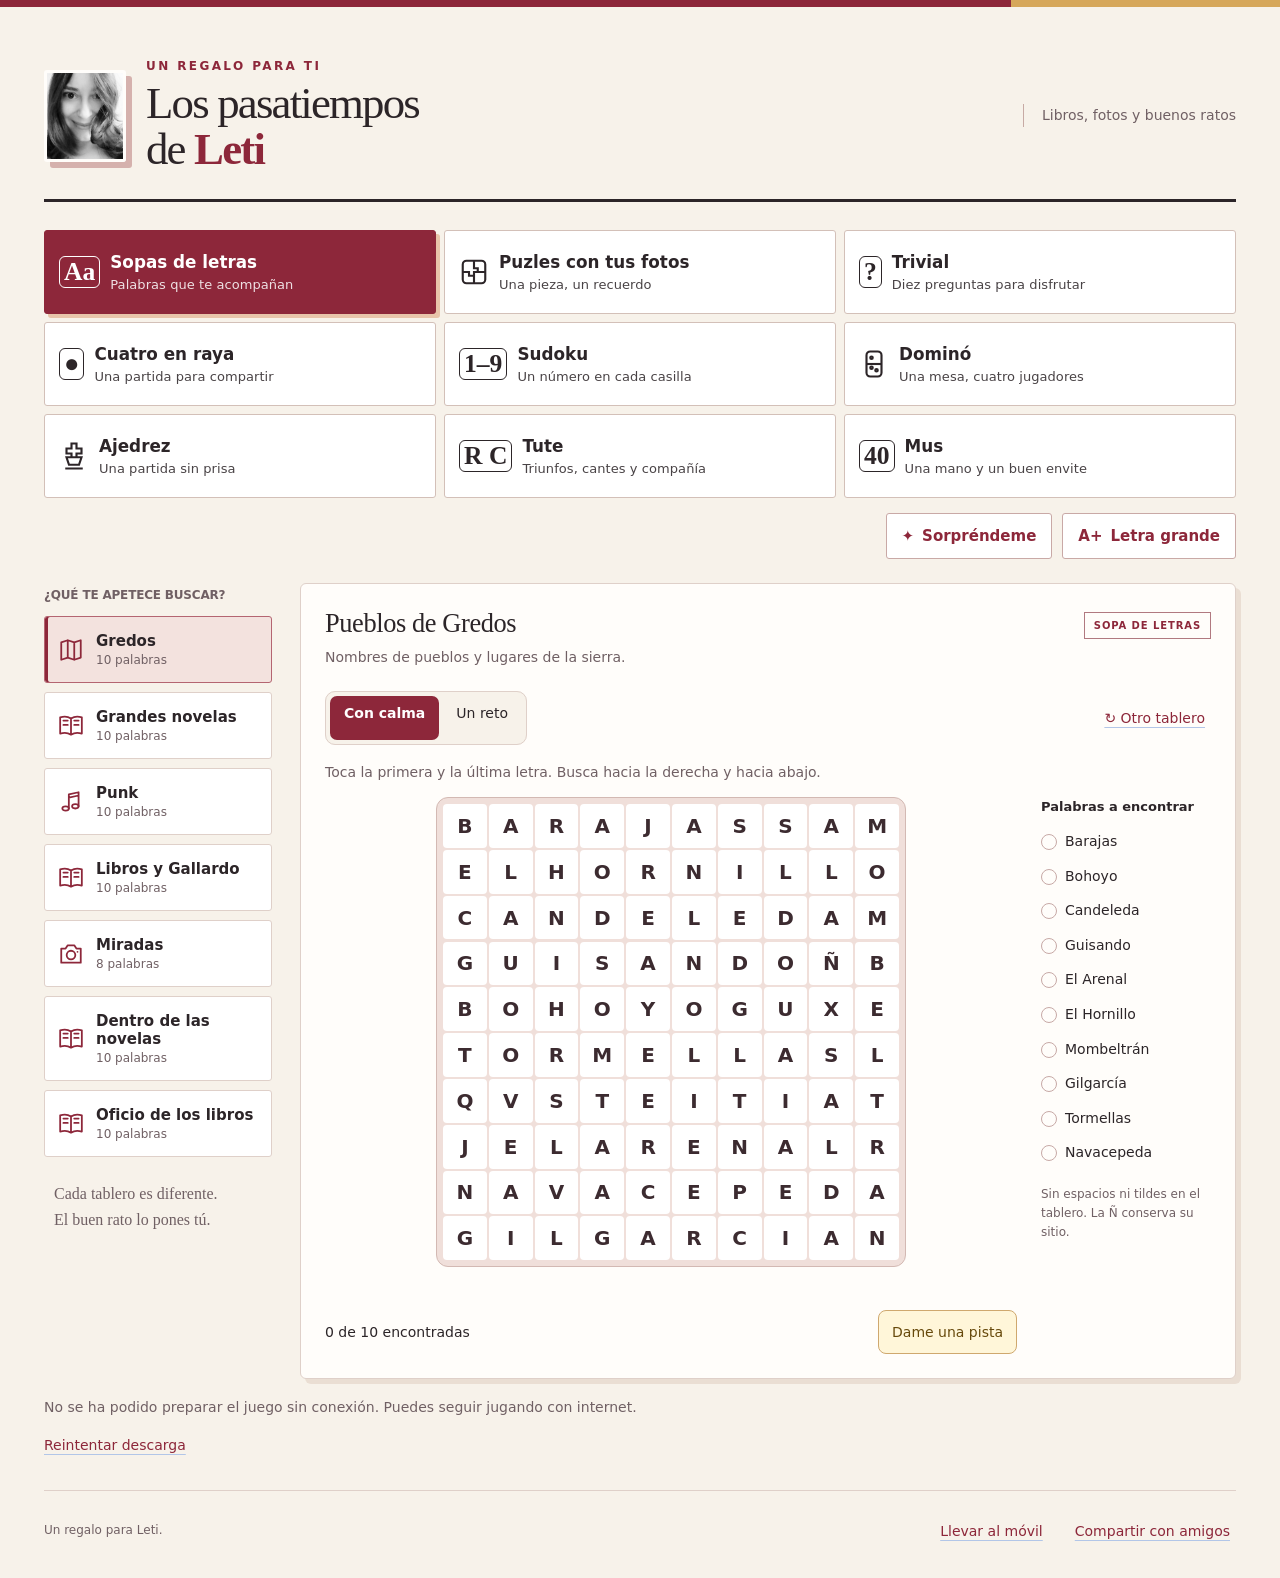
==== commit 8d04544f: "Mejorar mesa de cartas y personalización visual" ====
--- a/leti/index.html
+++ b/leti/index.html
@@ -16,7 +16,7 @@
  <div class="shell">
   <header class="masthead">
    <div class="identity"><span class="portrait portrait-photo" aria-hidden="true"><img src="./assets/header.jpg" alt="" width="512" height="512"></span><div><p class="eyebrow">UN REGALO PARA TI</p><h1>Los pasatiempos<br>de <span>Leti</span></h1></div></div>
-   <div class="birthday-note"><p>Libros, fotos y buenos ratos<br>Un regalo para ti.</p></div>
+   <div class="birthday-note"><p>Libros, fotos y buenos ratos</p></div>
   </header>
   <nav id="game-menu" tabindex="-1" class="game-tabs" aria-label="Elige un juego">
    <button id="tab-words" class="game-tab active" aria-pressed="true"><span class="tab-icon" aria-hidden="true">Aa</span><span>Sopas de letras<small>Palabras que te acompañan</small></span></button>
--- a/leti/style.css
+++ b/leti/style.css
@@ -126,3 +126,7 @@
 /* Ayuda de ampliación cerca de los tableros en pantallas pequeñas. */
 .mobile-board-tip{display:none}
 @media(max-width:680px){.mobile-board-tip{display:block;font-size:.875rem;line-height:1.45;color:var(--ink);margin:4px 0 8px}#word-zoom,#expand-chess{min-height:44px;padding:9px 13px;border:1px solid var(--blue);border-radius:8px;background:var(--pale);color:var(--ink);font-size:.9375rem;font-weight:700}#word-zoom[aria-pressed="true"]{background:var(--blue);color:#fff}}
+
+/* Los tableros nuevos ajustan sus columnas a las palabras; el modo ampliado mantiene celdas táctiles. */
+.word-grid{grid-template-columns:repeat(var(--word-cols,10),minmax(0,1fr))}
+@media(max-width:680px){.word-grid{grid-template-columns:repeat(var(--word-cols,10),minmax(0,1fr))}.word-grid.word-grid-zoomed{width:calc(var(--word-cols,10)*47px);grid-template-columns:repeat(var(--word-cols,10),minmax(0,1fr)}}
--- a/leti/card-games.css
+++ b/leti/card-games.css
@@ -54,3 +54,9 @@
 
 /* El resumen claro necesita texto oscuro también dentro del tapete. */
 .cards-arena .cards-round-result{color:var(--ink,#26332e)}
+
+/* Último anuncio de cada jugador, visible junto a su asiento. */
+.cards-speech{display:inline-block;max-width:100%;margin-top:4px;padding:3px 6px;border-radius:7px;background:#fff6d9;color:#283d30;font-size:.75rem;font-weight:750;line-height:1.2;text-align:center;overflow-wrap:anywhere}.cards-speech-own{margin:2px 0 5px}.cards-zoom-slot .cards-speech{font-size:.7rem}
+
+/* La mano de tute cabe en dos filas táctiles en teléfonos. */
+@media(max-width:680px){.cards-hand:not(.mus-hand){display:grid;grid-template-columns:repeat(5,minmax(0,1fr));gap:6px;overflow:visible;padding:5px 1px}.cards-hand:not(.mus-hand) .spanish-card{width:100%;height:auto;aspect-ratio:62/96;min-width:44px;min-height:68px}.cards-zoom-slot .cards-hand:not(.mus-hand) .spanish-card{height:auto}.cards-hand-scroll-help{display:none!important}}
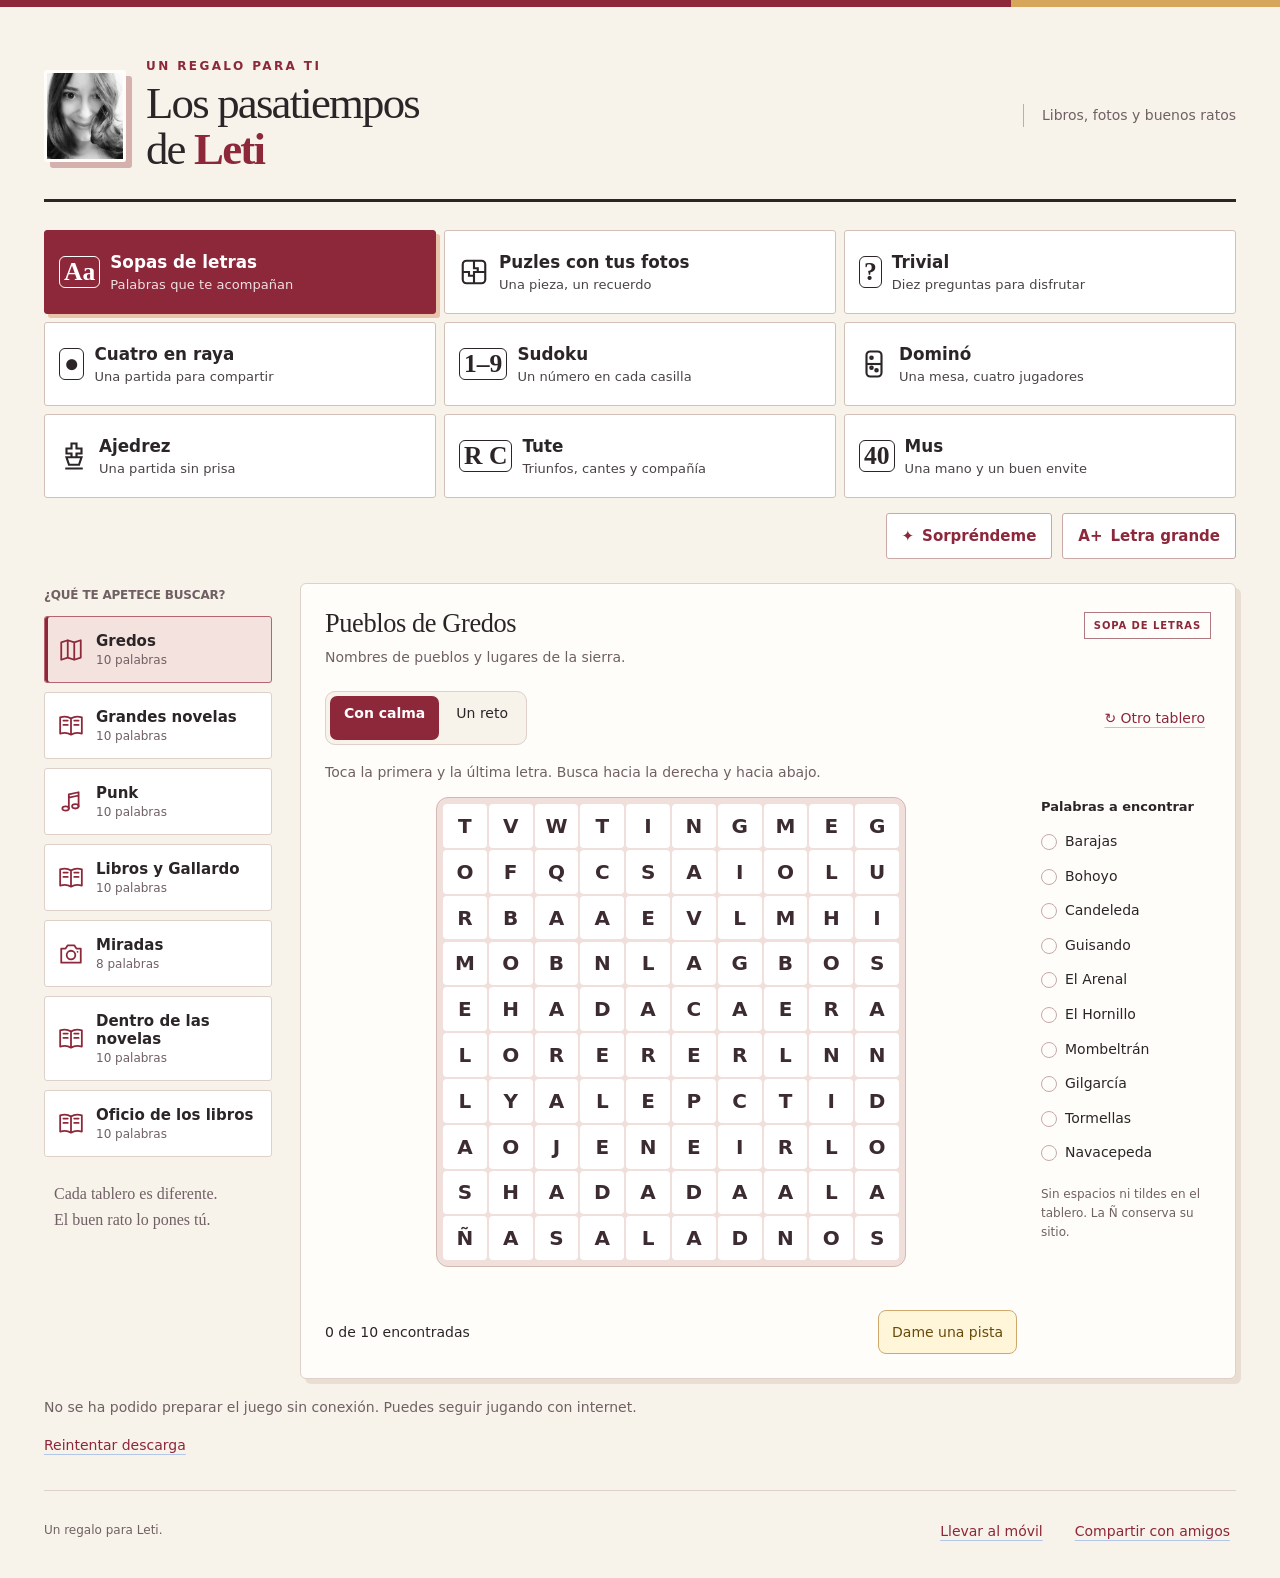
==== commit 217cc75b: "Corregir guardados, accesibilidad e instalación móvil" ====
--- a/leti/index.html
+++ b/leti/index.html
@@ -10,8 +10,8 @@
 <meta property="og:type" content="website"><meta property="og:title" content="Los pasatiempos de Leti"><meta property="og:description" content="Juegos y recuerdos para Leti"><meta property="og:url" content="https://elcontemplador.github.io/pasatiempos-regalo/leti/"><meta property="og:image" content="https://elcontemplador.github.io/pasatiempos-regalo/leti/assets/header.jpg"><link rel="apple-touch-icon" href="./apple-touch-icon.png">
 </head>
 <body data-person="leti">
- <a class="skip-link" href="#main">Saltar al juego</a>
- <div id="mobile-nav" class="mobile-nav" hidden><span id="mobile-game-label"></span><button id="mobile-games" class="comfort-button">Cambiar juego ↑</button></div>
+ <a class="skip-link" tabindex="0" href="#main">Saltar al juego</a>
+ <div id="mobile-nav" class="mobile-nav" role="navigation" aria-label="Navegación del juego" hidden><span id="mobile-game-label"></span><button id="mobile-games" class="comfort-button">Cambiar juego ↑</button></div>
  <div class="birthday-stripe"></div>
  <div class="shell">
   <header class="masthead">
@@ -29,11 +29,11 @@
    <button id="tab-tute" class="game-tab" aria-pressed="false"><span class="tab-icon" aria-hidden="true">R C</span><span>Tute<small>Triunfos, cantes y compañía</small></span></button>
    <button id="tab-mus" class="game-tab" aria-pressed="false"><span class="tab-icon" aria-hidden="true">40</span><span>Mus<small>Una mano y un buen envite</small></span></button>
   </nav>
-  <div class="comfort-tools" aria-label="A tu gusto"><button id="surprise" class="comfort-button"><span aria-hidden="true">✦</span> Sorpréndeme</button><button id="large-text" class="comfort-button" aria-pressed="false"><span aria-hidden="true">A+</span> Letra grande</button></div>
+  <div class="comfort-tools" role="region" aria-label="A tu gusto"><button id="surprise" class="comfort-button"><span aria-hidden="true">✦</span> Sorpréndeme</button><button id="large-text" class="comfort-button" aria-pressed="false"><span aria-hidden="true">A+</span> Letra grande</button></div>
   <main id="main" tabindex="-1">
    <section id="words-view" aria-labelledby="word-title">
     <div class="words-layout">
-     <aside class="theme-side"><h2 class="section-label">¿Qué te apetece buscar?</h2><div id="themes" class="theme-list"></div><button id="word-jump" class="comfort-button mobile-only">Ir al tablero ↓</button><p class="side-note">Cada tablero es diferente.<br>El buen rato lo pones tú.</p></aside>
+     <div class="theme-side" role="group" aria-labelledby="themes-title"><h2 id="themes-title" class="section-label">¿Qué te apetece buscar?</h2><div id="themes" class="theme-list"></div><button id="word-jump" class="comfort-button mobile-only">Ir al tablero ↓</button><p class="side-note">Cada tablero es diferente.<br>El buen rato lo pones tú.</p></div>
      <div class="play-area">
       <div class="play-heading"><div><h2 id="word-title"></h2><p id="word-description"></p></div><span class="game-tag">SOPA DE LETRAS</span></div>
       <div class="game-toolbar"><fieldset class="segmented"><legend class="sr-only">Dificultad de la sopa</legend><label><input type="radio" name="difficulty" value="calma" checked><span>Con calma</span></label><label><input type="radio" name="difficulty" value="reto"><span>Un reto</span></label></fieldset><button class="text-button" id="new-word">↻ Otro tablero</button></div>
@@ -47,7 +47,7 @@
     </div>
    </section>
    <section id="puzzle-view" hidden aria-labelledby="puzzle-title">
-    <div class="puzzle-layout"><aside class="photo-side"><h2 class="section-label">Tu recuerdo</h2><div class="chosen-memory"><img id="chosen-photo" alt=""><div><p id="chosen-title"></p><p id="photo-credit" class="photo-credit" hidden></p><button id="change-photo" class="comfort-button">Cambiar foto <span aria-hidden="true">↗</span></button></div></div></aside>
+    <div class="puzzle-layout"><div class="photo-side" role="group" aria-labelledby="memory-title"><h2 id="memory-title" class="section-label">Tu recuerdo</h2><div class="chosen-memory"><img id="chosen-photo" alt=""><div><p id="chosen-title"></p><p id="photo-credit" class="photo-credit" hidden></p><button id="change-photo" class="comfort-button">Cambiar foto <span aria-hidden="true">↗</span></button></div></div></div>
      <div id="puzzle-play" class="play-area"><div class="play-heading"><div><h2 id="puzzle-title">Una sonrisa de hoy</h2><p>Vamos a poner cada pieza en su sitio.</p></div><span class="game-tag">PUZLE DE FOTOS</span></div>
       <div class="game-toolbar"><fieldset class="segmented"><legend class="sr-only">Número de piezas</legend><label><input type="radio" name="pieces" value="3" checked><span>9 piezas</span></label><label><input type="radio" name="pieces" value="4"><span>16 piezas</span></label></fieldset><button class="text-button" id="new-puzzle">↻ Mezclar</button><button class="comfort-button" id="expand-puzzle" aria-haspopup="dialog">Ampliar puzle</button></div>
       <div id="puzzle-recovery-tools" class="recovery-tools" hidden><button id="puzzle-recover" class="text-button recovery-button">↶ Recuperar puzle anterior</button></div>
@@ -59,7 +59,7 @@
    </section>
    <section id="quiz-view" hidden aria-labelledby="quiz-title">
     <div class="quiz-layout">
-     <aside><h2 class="section-label">Elige un tema</h2><div id="quiz-topics" class="theme-list"></div><p class="side-note">Para jugar solo<br>o en buena compañía.</p></aside>
+     <div role="group" aria-labelledby="quiz-topics-title"><h2 id="quiz-topics-title" class="section-label">Elige un tema</h2><div id="quiz-topics" class="theme-list"></div><p class="side-note">Para jugar solo<br>o en buena compañía.</p></div>
      <div class="play-area quiz-play">
       <div class="play-heading"><div><h2 id="quiz-title"></h2><p id="quiz-description"></p></div><span class="game-tag">TRIVIAL</span></div>
      <p id="quiz-sync-notice" class="sync-notice" role="status" aria-live="polite"></p>
@@ -92,7 +92,7 @@
      <div class="domino-body">
       <div id="domino-table" class="domino-table" aria-label="Mesa de cuatro jugadores">
        <div id="domino-seat-2" class="domino-seat"></div><div id="domino-seat-1" class="domino-seat"></div>
-       <div id="domino-arena" class="domino-arena" tabindex="0" aria-label="Mesa de dominó. Desliza para recorrer la cadena."><div id="domino-surface"><ol id="domino-chain" class="domino-chain" aria-label="Cadena de fichas, del extremo A al B"></ol></div><p id="domino-drop-caption" class="domino-drop-caption" aria-live="polite" hidden></p></div>
+       <div id="domino-arena" class="domino-arena" tabindex="0" aria-label="Mesa de dominó. Desliza para recorrer la cadena."><div id="domino-surface"><div id="domino-chain" class="domino-chain" role="group" aria-label="Fichas y extremos de la mesa, de A a B"></div></div><p id="domino-drop-caption" class="domino-drop-caption" aria-live="polite" hidden></p></div>
        <div id="domino-seat-3" class="domino-seat"></div><div id="domino-seat-0" class="domino-seat"></div>
       </div>
       <p class="domino-table-hint">Suelta la ficha junto a la cadena o dentro de la mesa. El destino se ilumina antes de colocarla.</p>
--- a/leti/style.css
+++ b/leti/style.css
@@ -92,8 +92,8 @@
 .portrait-photo{position:relative;display:block;overflow:hidden}.portrait-photo img{display:block;width:100%;height:100%;object-fit:cover;object-position:center}
 
 /* Acceso directo al juego para navegación con teclado. */
-.skip-link{position:fixed;top:8px;left:8px;z-index:10000;padding:12px 18px;background:var(--paper);color:var(--ink);border:2px solid currentColor;border-radius:6px;transform:translateY(-200%)}
-.skip-link:focus{transform:translateY(0)}
+.skip-link{position:fixed;top:8px;left:8px;z-index:10000;padding:12px 18px;background:var(--paper);color:var(--ink);border:2px solid currentColor;border-radius:6px;transform:translateY(-200%);opacity:0;pointer-events:none}
+.skip-link:focus-visible{transform:translateY(0);opacity:1;pointer-events:auto}
 
 /* Navegación y ayudas cerca del tablero en teléfonos. */
 .mobile-only,.mobile-nav{display:none}
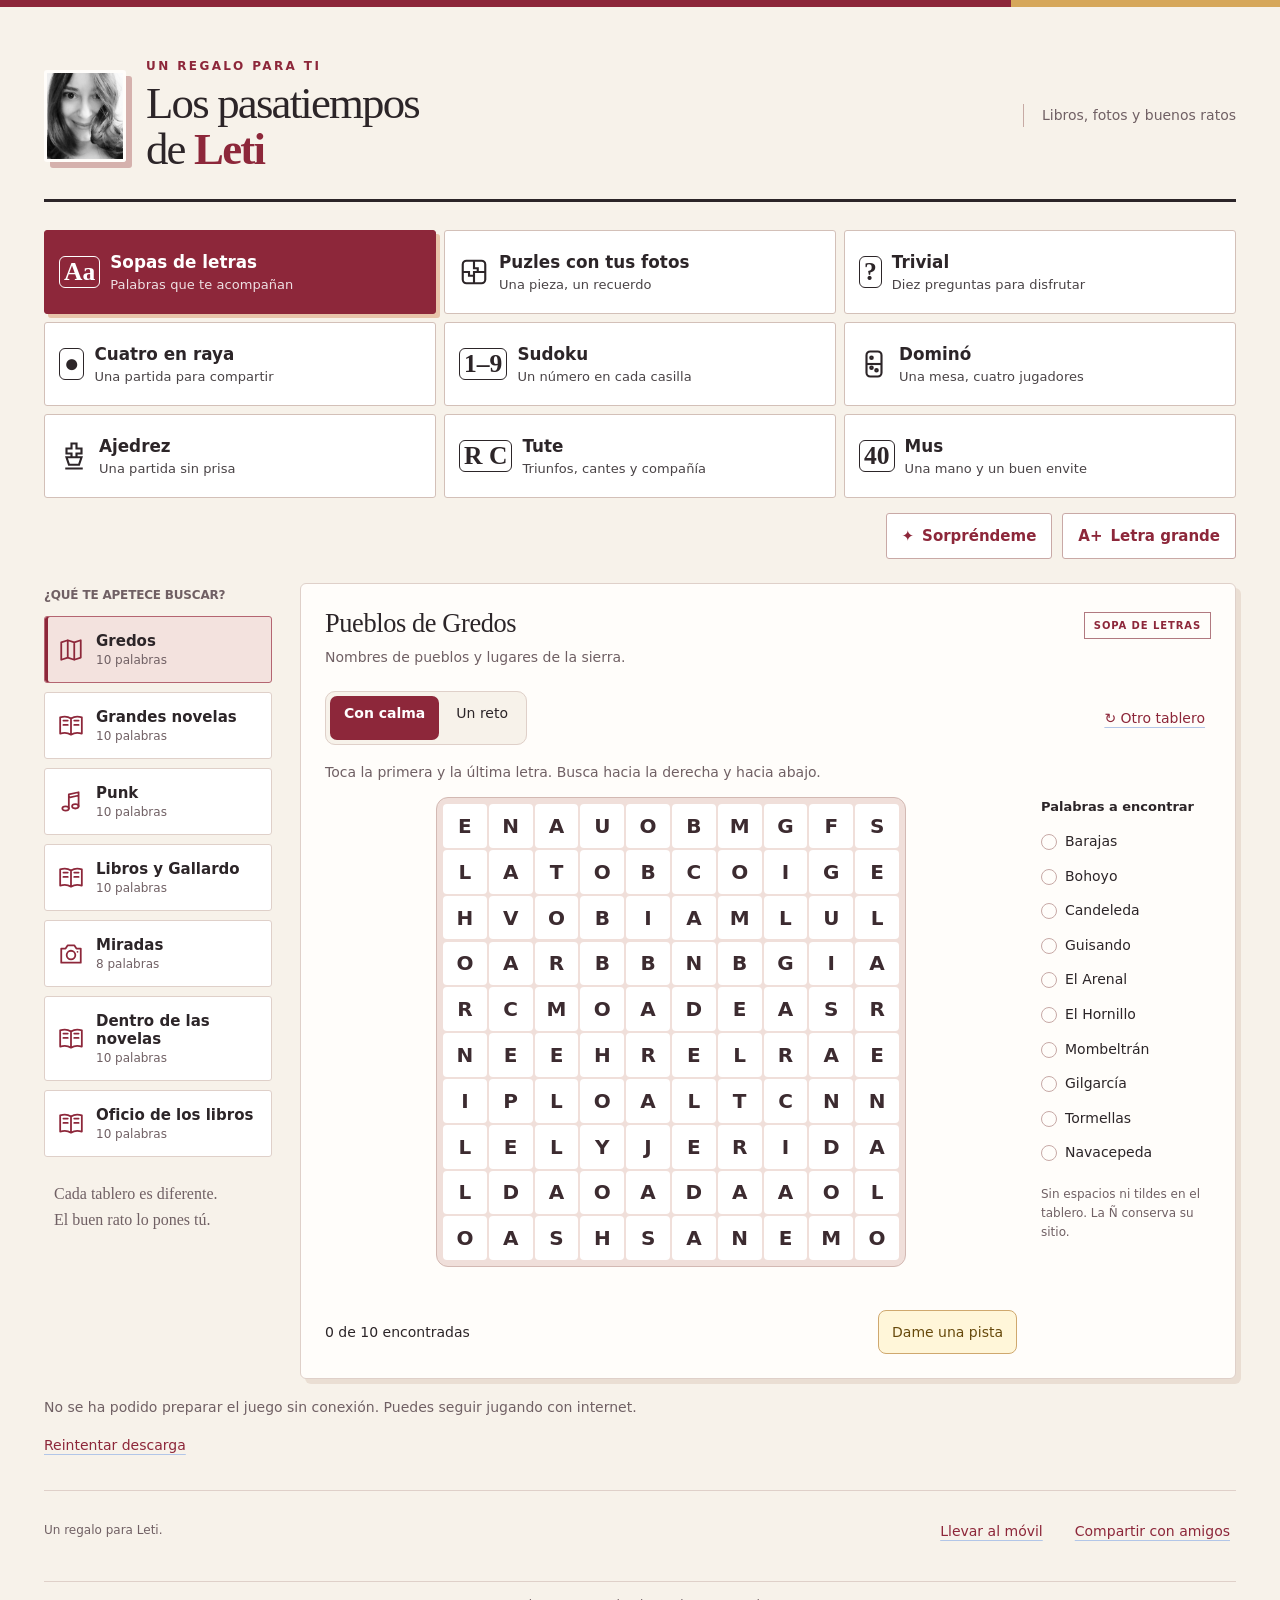
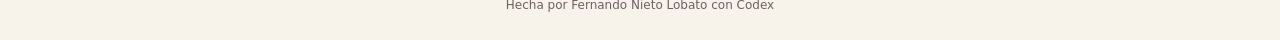
==== commit 6e1369ac: "Presentar bienvenida de Omar y créditos de las webs" ====
--- a/leti/index.html
+++ b/leti/index.html
@@ -133,7 +133,7 @@
    <p id="announcement" class="announcement" role="status" aria-live="polite" aria-atomic="true"></p>
   </main>
   <div class="app-status"><div id="update-notice" hidden><p role="status">Hay una versión nueva. Tus partidas se conservan.</p><button id="apply-update" class="comfort-button">Actualizar</button></div><p id="storage-status" role="status" hidden></p><p id="offline-status" role="status">Preparando el juego sin conexión…</p><button id="offline-retry" class="text-button" hidden>Reintentar descarga</button></div>
-  <footer><p>Un regalo para Leti.</p><button id="install-help" class="text-button">Llevar al móvil</button><button id="share-friends" class="text-button">Compartir con amigos</button></footer>
+  <footer><p>Un regalo para Leti.</p><button id="install-help" class="text-button">Llevar al móvil</button><button id="share-friends" class="text-button">Compartir con amigos</button><p class="site-credit">Hecha por Fernando Nieto Lobato con Codex</p></footer>
  </div>
  <dialog id="gallery-dialog" aria-labelledby="gallery-title"><button class="dialog-close" aria-label="Cerrar galería">×</button><h2 id="gallery-title">Elige un recuerdo</h2><p class="gallery-note">Tus fotos, muchas historias. Tu puzle se guarda al cambiar de foto.</p><div id="photo-options" class="photo-options"></div><button class="primary-button dialog-done">Seguir jugando</button></dialog>
  <dialog id="puzzle-zoom-dialog" aria-labelledby="puzzle-zoom-title"><div class="puzzle-zoom-heading"><h2 id="puzzle-zoom-title">Puzle ampliado</h2><button class="comfort-button" id="close-puzzle-zoom">Volver</button></div><p class="puzzle-zoom-tip">El tablero se adapta a la pantalla. Juega sin prisa.</p><p id="puzzle-zoom-announcement" class="sr-only" role="status" aria-live="polite" aria-atomic="true"></p></dialog>
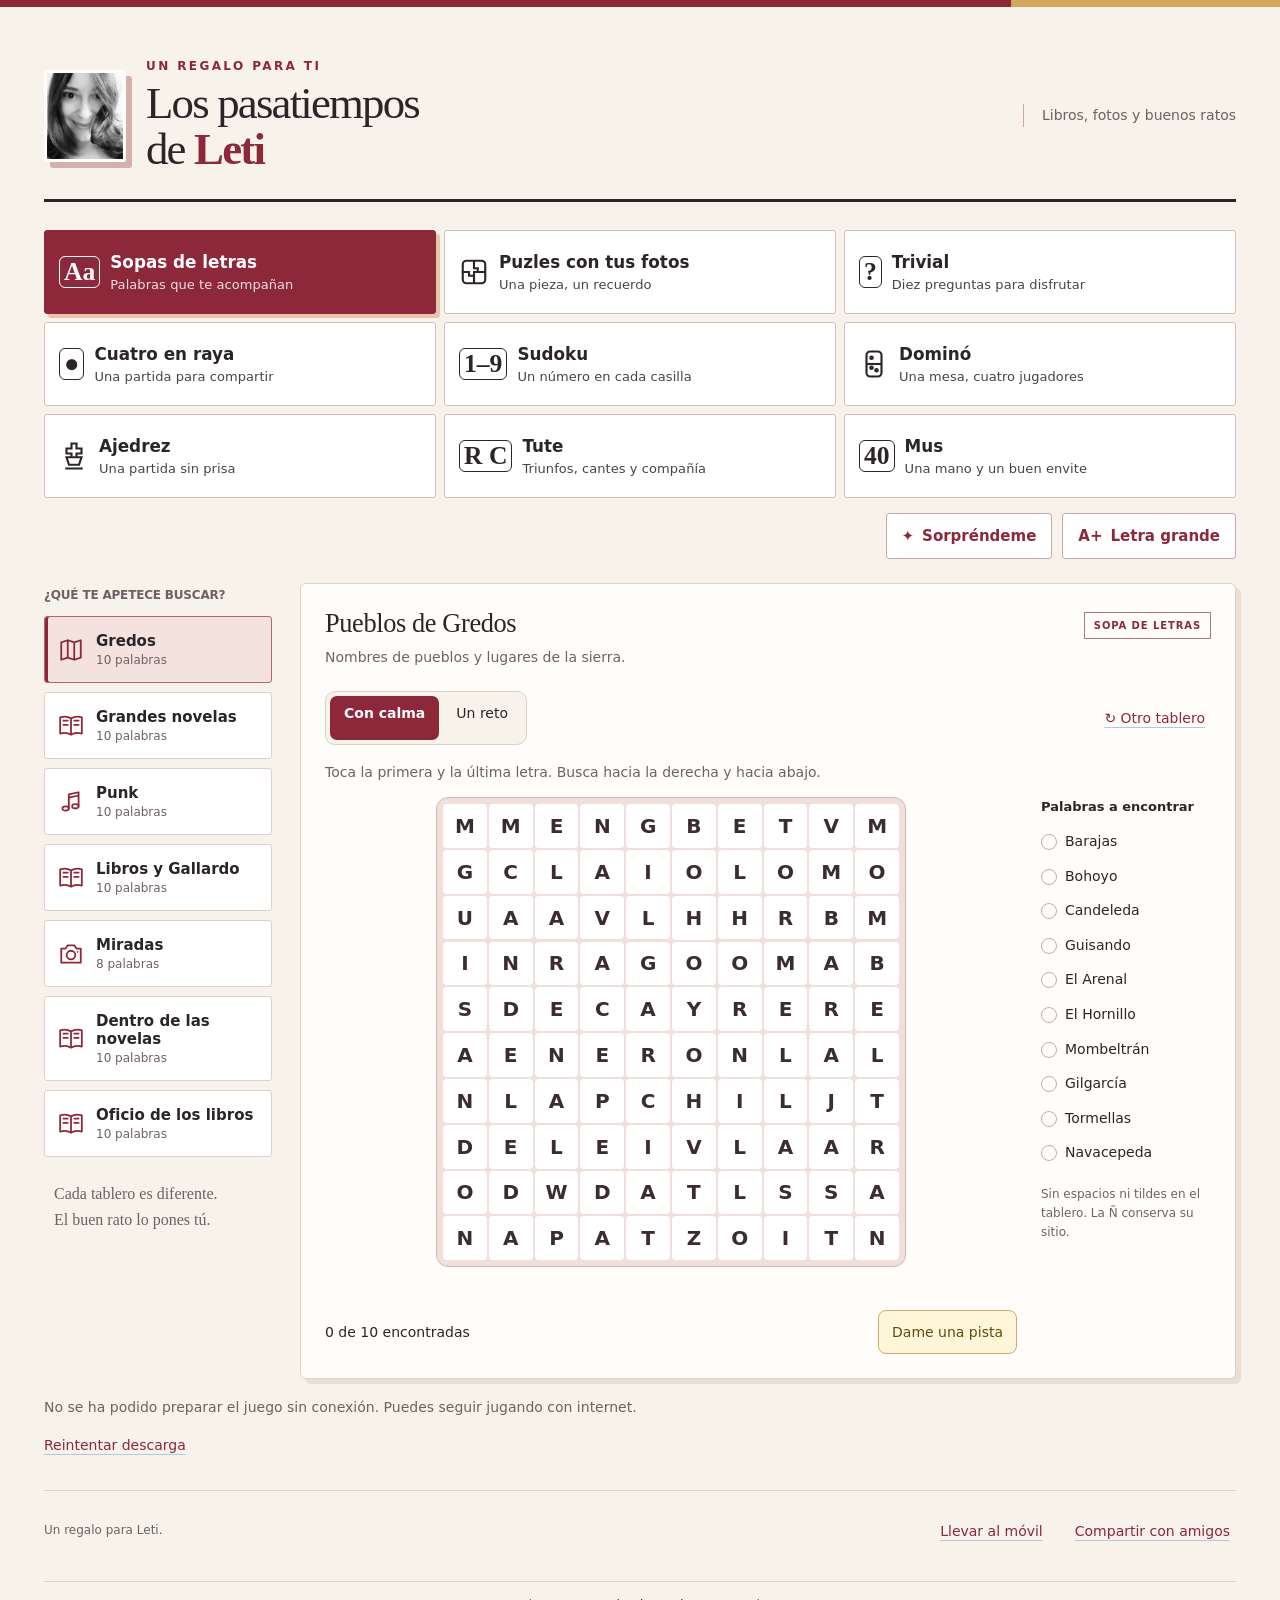
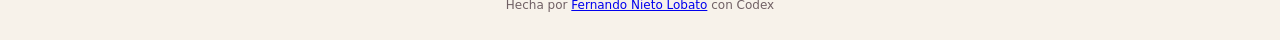
==== commit 47e00c9c: "Enlazar firma a la web de Fernando" ====
--- a/leti/index.html
+++ b/leti/index.html
@@ -133,7 +133,7 @@
    <p id="announcement" class="announcement" role="status" aria-live="polite" aria-atomic="true"></p>
   </main>
   <div class="app-status"><div id="update-notice" hidden><p role="status">Hay una versión nueva. Tus partidas se conservan.</p><button id="apply-update" class="comfort-button">Actualizar</button></div><p id="storage-status" role="status" hidden></p><p id="offline-status" role="status">Preparando el juego sin conexión…</p><button id="offline-retry" class="text-button" hidden>Reintentar descarga</button></div>
-  <footer><p>Un regalo para Leti.</p><button id="install-help" class="text-button">Llevar al móvil</button><button id="share-friends" class="text-button">Compartir con amigos</button><p class="site-credit">Hecha por Fernando Nieto Lobato con Codex</p></footer>
+  <footer><p>Un regalo para Leti.</p><button id="install-help" class="text-button">Llevar al móvil</button><button id="share-friends" class="text-button">Compartir con amigos</button><p class="site-credit">Hecha por <a href="https://www.fernandonieto.es/">Fernando Nieto Lobato</a> con Codex</p></footer>
  </div>
  <dialog id="gallery-dialog" aria-labelledby="gallery-title"><button class="dialog-close" aria-label="Cerrar galería">×</button><h2 id="gallery-title">Elige un recuerdo</h2><p class="gallery-note">Tus fotos, muchas historias. Tu puzle se guarda al cambiar de foto.</p><div id="photo-options" class="photo-options"></div><button class="primary-button dialog-done">Seguir jugando</button></dialog>
  <dialog id="puzzle-zoom-dialog" aria-labelledby="puzzle-zoom-title"><div class="puzzle-zoom-heading"><h2 id="puzzle-zoom-title">Puzle ampliado</h2><button class="comfort-button" id="close-puzzle-zoom">Volver</button></div><p class="puzzle-zoom-tip">El tablero se adapta a la pantalla. Juega sin prisa.</p><p id="puzzle-zoom-announcement" class="sr-only" role="status" aria-live="polite" aria-atomic="true"></p></dialog>
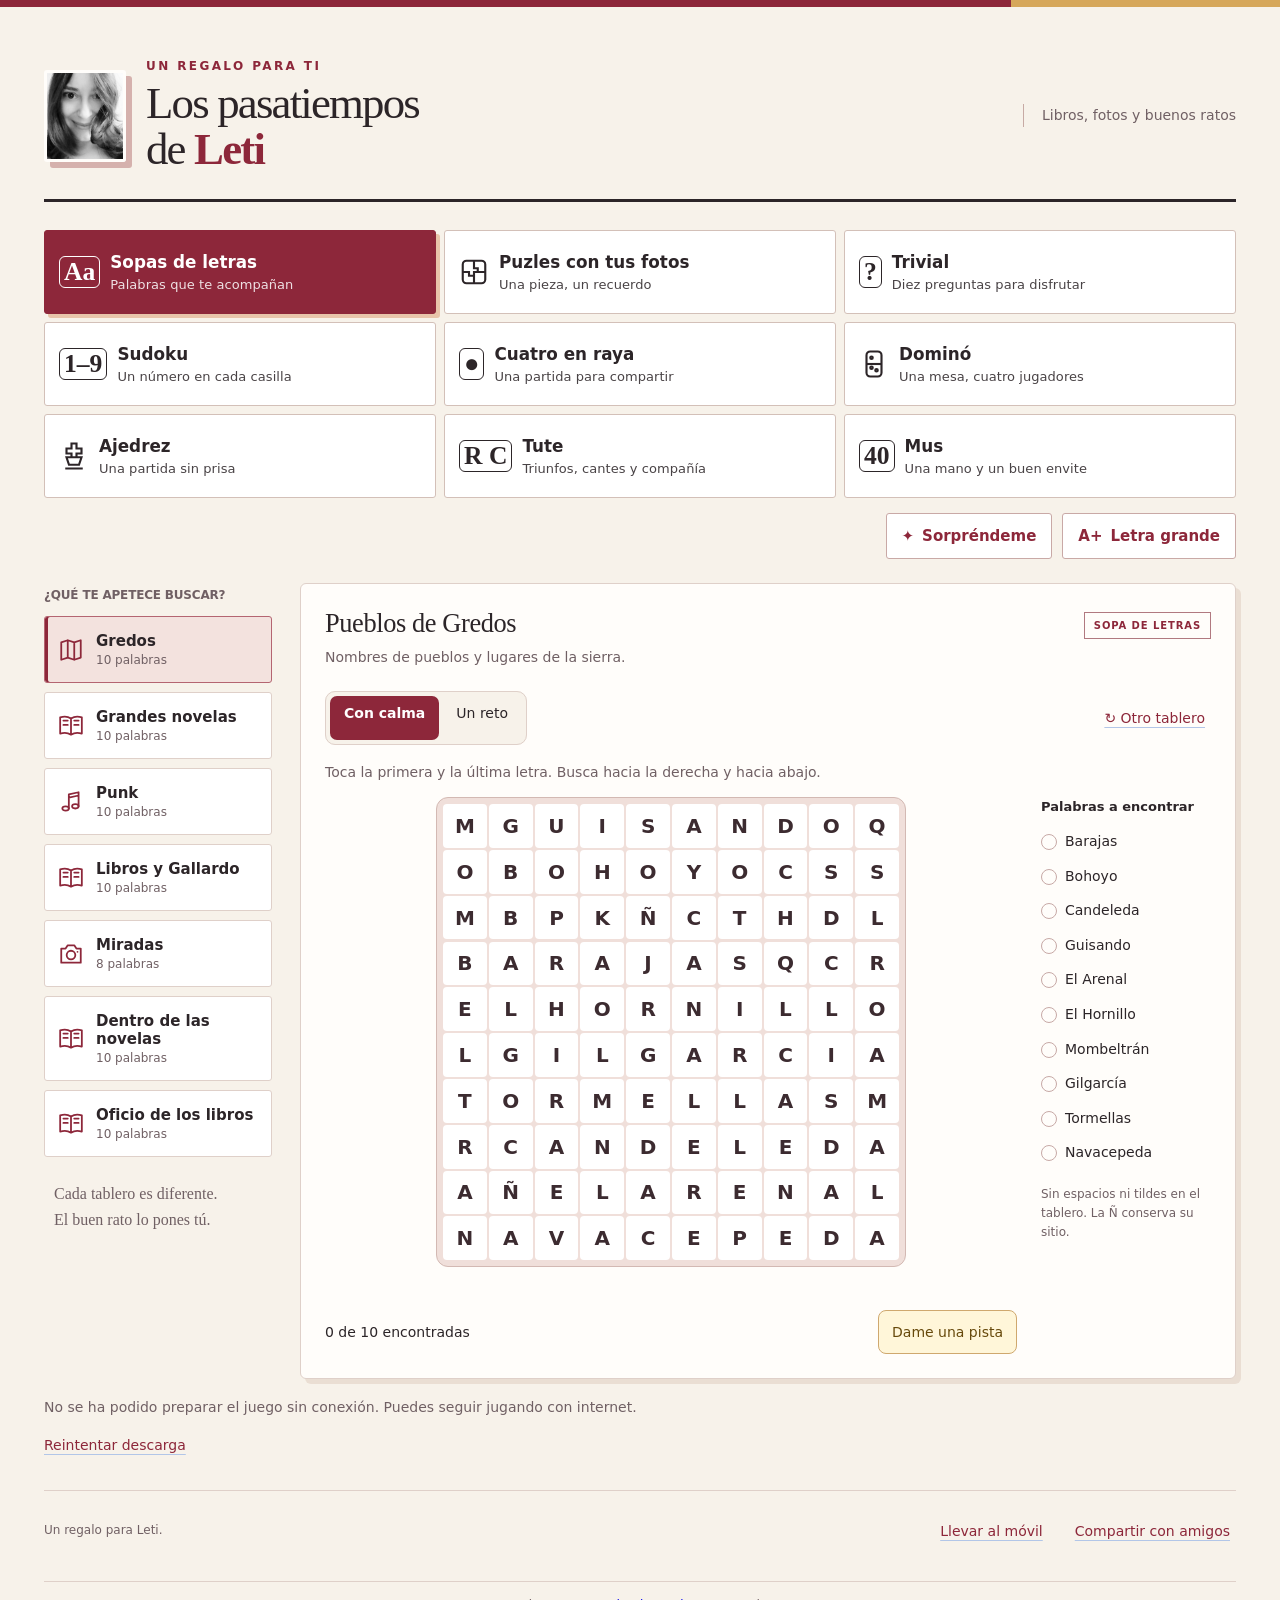
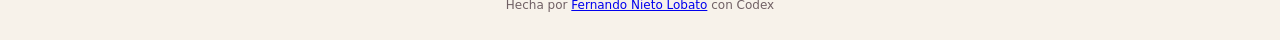
==== commit e486fcec: "Ajustar orden de juegos en la web de Leti" ====
--- a/leti/index.html
+++ b/leti/index.html
@@ -22,8 +22,8 @@
    <button id="tab-words" class="game-tab active" aria-pressed="true"><span class="tab-icon" aria-hidden="true">Aa</span><span>Sopas de letras<small>Palabras que te acompañan</small></span></button>
    <button id="tab-puzzle" class="game-tab" aria-pressed="false"><svg viewBox="0 0 24 24" fill="none" stroke="currentColor" stroke-width="1.7" aria-hidden="true"><rect x="3" y="3" width="18" height="18" rx="3"/><path d="M12 3v6h3v3h-3v9M3 12h5v3h4m0-3h9"/></svg><span>Puzles con tus fotos<small>Una pieza, un recuerdo</small></span></button>
    <button id="tab-quiz" class="game-tab" aria-pressed="false"><span class="tab-icon" aria-hidden="true">?</span><span>Trivial<small>Diez preguntas para disfrutar</small></span></button>
+   <button id="tab-sudoku" class="game-tab" aria-pressed="false"><span class="tab-icon" aria-hidden="true">1–9</span><span>Sudoku<small>Un número en cada casilla</small></span></button>
    <button id="tab-letters" class="game-tab" aria-pressed="false"><span class="tab-icon" aria-hidden="true">●</span><span>Cuatro en raya<small>Una partida para compartir</small></span></button>
-   <button id="tab-sudoku" class="game-tab" aria-pressed="false"><span class="tab-icon" aria-hidden="true">1–9</span><span>Sudoku<small>Un número en cada casilla</small></span></button>
    <button id="tab-domino" class="game-tab" aria-pressed="false"><svg viewBox="0 0 24 24" fill="none" stroke="currentColor" stroke-width="1.7" aria-hidden="true"><rect x="6" y="2" width="12" height="20" rx="3"/><path d="M6 12h12"/><circle cx="10" cy="7" r="1"/><circle cx="14" cy="17" r="1"/><circle cx="10" cy="15" r="1"/></svg><span>Dominó<small>Una mesa, cuatro jugadores</small></span></button>
    <button id="tab-chess" class="game-tab" aria-pressed="false"><svg viewBox="0 0 24 24" fill="none" stroke="currentColor" stroke-width="1.7" aria-hidden="true"><path d="M10 2h4v4h4v4h-4v3h-4v-3H6V6h4zM6 13h12l-2 6H8zM5 22h14"/></svg><span>Ajedrez<small>Una partida sin prisa</small></span></button>
    <button id="tab-tute" class="game-tab" aria-pressed="false"><span class="tab-icon" aria-hidden="true">R C</span><span>Tute<small>Triunfos, cantes y compañía</small></span></button>
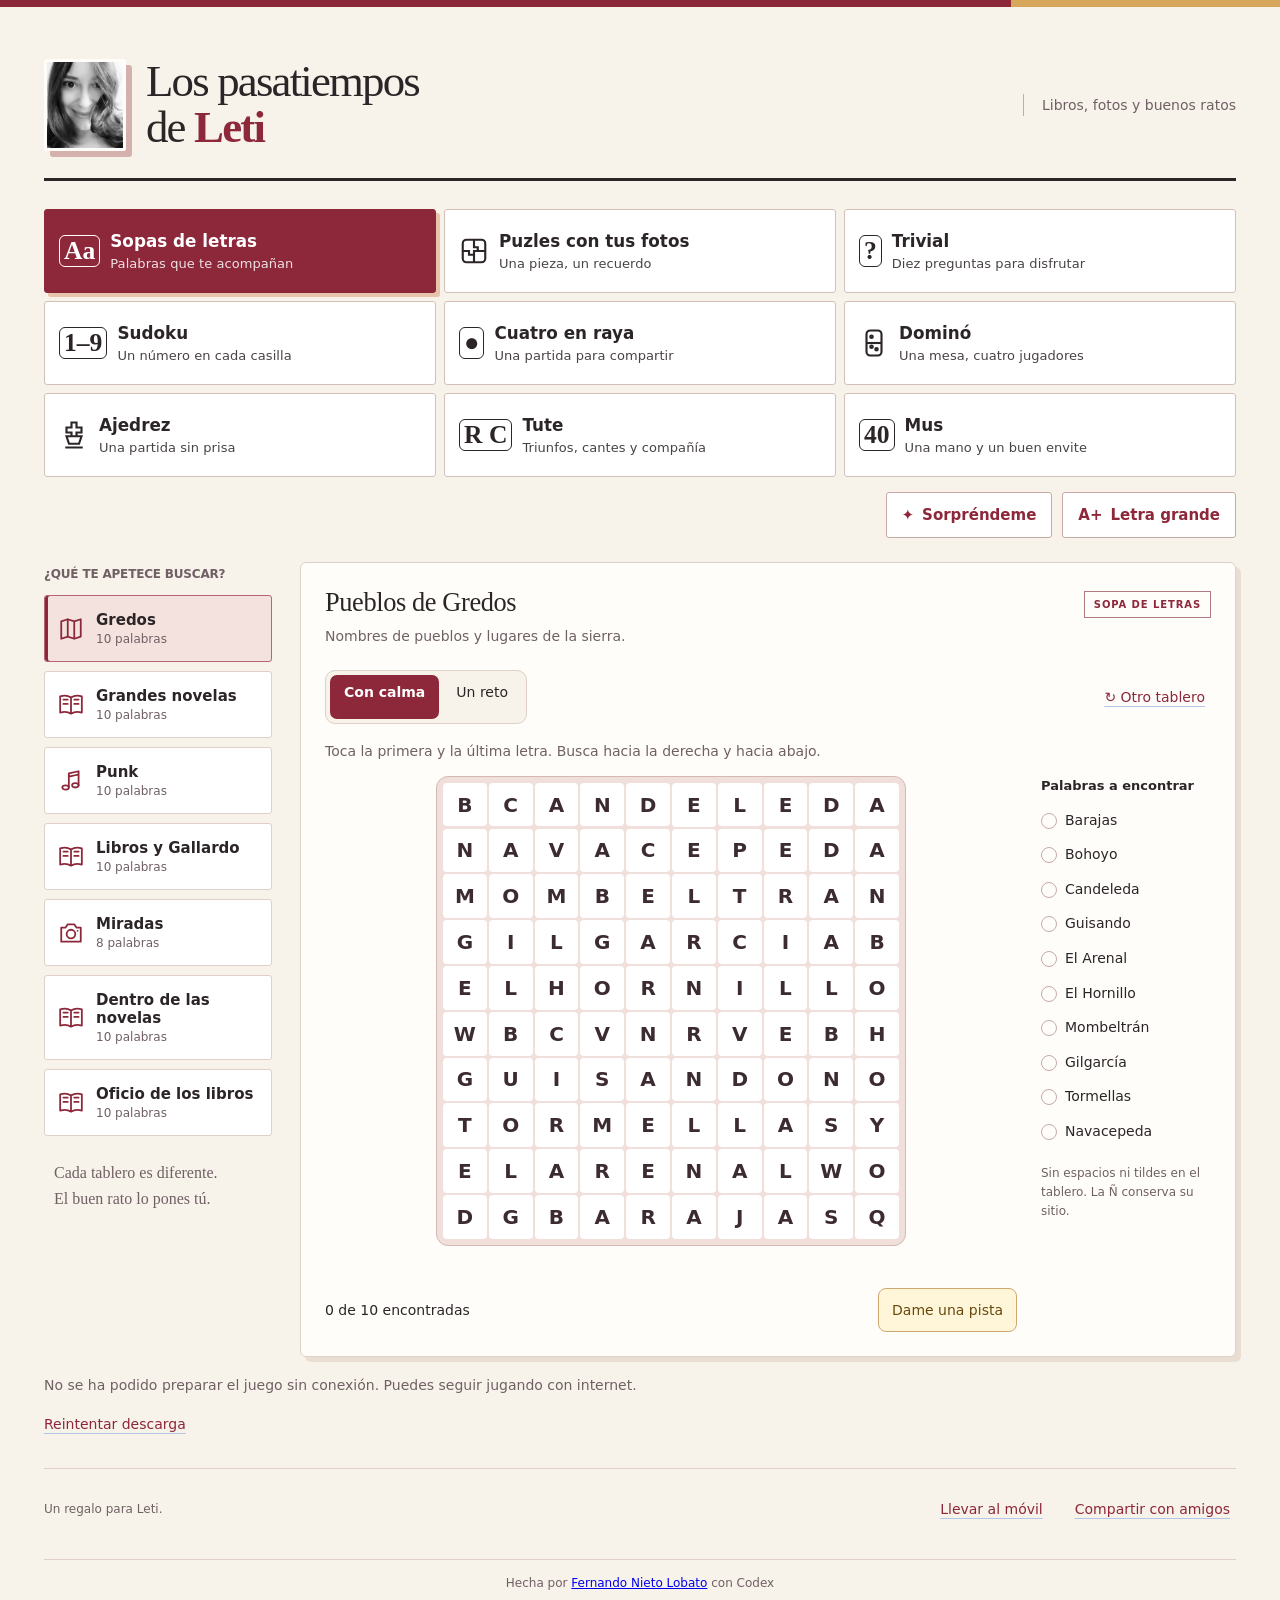
==== commit 5b140ac1: "Simplificar cabeceras de las tres webs" ====
--- a/leti/index.html
+++ b/leti/index.html
@@ -15,7 +15,7 @@
  <div class="birthday-stripe"></div>
  <div class="shell">
   <header class="masthead">
-   <div class="identity"><span class="portrait portrait-photo" aria-hidden="true"><img src="./assets/header.jpg" alt="" width="512" height="512"></span><div><p class="eyebrow">UN REGALO PARA TI</p><h1>Los pasatiempos<br>de <span>Leti</span></h1></div></div>
+   <div class="identity"><span class="portrait portrait-photo" aria-hidden="true"><img src="./assets/header.jpg" alt="" width="512" height="512"></span><div><h1>Los pasatiempos<br>de <span>Leti</span></h1></div></div>
    <div class="birthday-note"><p>Libros, fotos y buenos ratos</p></div>
   </header>
   <nav id="game-menu" tabindex="-1" class="game-tabs" aria-label="Elige un juego">
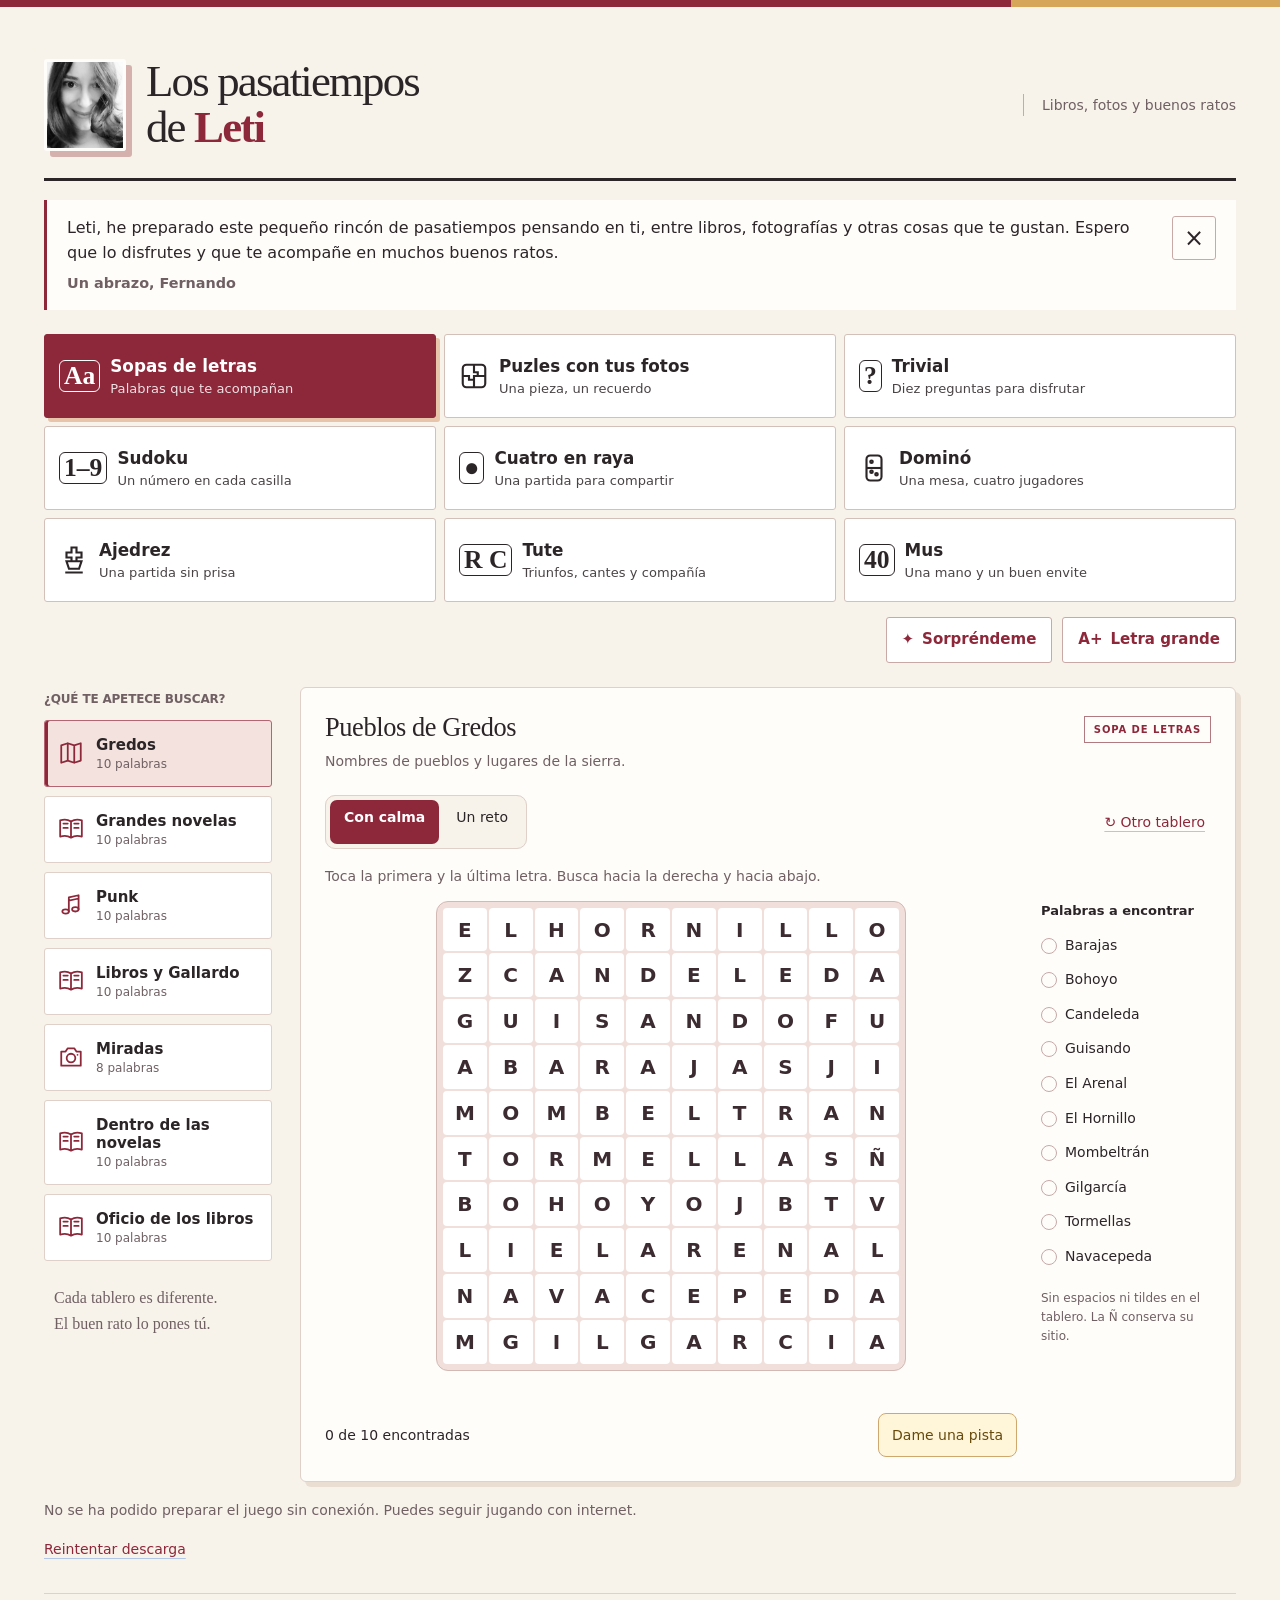
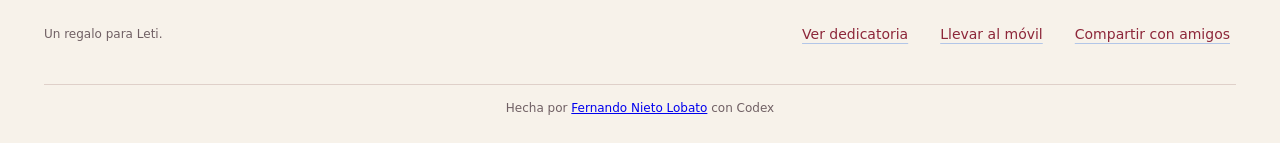
==== commit 0f3e79e6: "Añadir dedicatoria de bienvenida para Leti" ====
--- a/leti/index.html
+++ b/leti/index.html
@@ -18,6 +18,7 @@
    <div class="identity"><span class="portrait portrait-photo" aria-hidden="true"><img src="./assets/header.jpg" alt="" width="512" height="512"></span><div><h1>Los pasatiempos<br>de <span>Leti</span></h1></div></div>
    <div class="birthday-note"><p>Libros, fotos y buenos ratos</p></div>
   </header>
+  <aside id="personal-welcome" class="personal-dedication" aria-label="Dedicatoria de bienvenida" hidden><div><p>Leti, he preparado este pequeño rincón de pasatiempos pensando en ti, entre libros, fotografías y otras cosas que te gustan. Espero que lo disfrutes y que te acompañe en muchos buenos ratos.</p><p class="dedication-signature">Un abrazo, Fernando</p></div><button type="button" id="close-personal-welcome" aria-label="Cerrar dedicatoria">×</button></aside>
   <nav id="game-menu" tabindex="-1" class="game-tabs" aria-label="Elige un juego">
    <button id="tab-words" class="game-tab active" aria-pressed="true"><span class="tab-icon" aria-hidden="true">Aa</span><span>Sopas de letras<small>Palabras que te acompañan</small></span></button>
    <button id="tab-puzzle" class="game-tab" aria-pressed="false"><svg viewBox="0 0 24 24" fill="none" stroke="currentColor" stroke-width="1.7" aria-hidden="true"><rect x="3" y="3" width="18" height="18" rx="3"/><path d="M12 3v6h3v3h-3v9M3 12h5v3h4m0-3h9"/></svg><span>Puzles con tus fotos<small>Una pieza, un recuerdo</small></span></button>
@@ -133,7 +134,7 @@
    <p id="announcement" class="announcement" role="status" aria-live="polite" aria-atomic="true"></p>
   </main>
   <div class="app-status"><div id="update-notice" hidden><p role="status">Hay una versión nueva. Tus partidas se conservan.</p><button id="apply-update" class="comfort-button">Actualizar</button></div><p id="storage-status" role="status" hidden></p><p id="offline-status" role="status">Preparando el juego sin conexión…</p><button id="offline-retry" class="text-button" hidden>Reintentar descarga</button></div>
-  <footer><p>Un regalo para Leti.</p><button id="install-help" class="text-button">Llevar al móvil</button><button id="share-friends" class="text-button">Compartir con amigos</button><p class="site-credit">Hecha por <a href="https://www.fernandonieto.es/">Fernando Nieto Lobato</a> con Codex</p></footer>
+  <footer><p>Un regalo para Leti.</p><button type="button" id="open-personal-welcome" class="text-button" aria-controls="personal-welcome" aria-expanded="false">Ver dedicatoria</button><button id="install-help" class="text-button">Llevar al móvil</button><button id="share-friends" class="text-button">Compartir con amigos</button><p class="site-credit">Hecha por <a href="https://www.fernandonieto.es/">Fernando Nieto Lobato</a> con Codex</p></footer>
  </div>
  <dialog id="gallery-dialog" aria-labelledby="gallery-title"><button class="dialog-close" aria-label="Cerrar galería">×</button><h2 id="gallery-title">Elige un recuerdo</h2><p class="gallery-note">Tus fotos, muchas historias. Tu puzle se guarda al cambiar de foto.</p><div id="photo-options" class="photo-options"></div><button class="primary-button dialog-done">Seguir jugando</button></dialog>
  <dialog id="puzzle-zoom-dialog" aria-labelledby="puzzle-zoom-title"><div class="puzzle-zoom-heading"><h2 id="puzzle-zoom-title">Puzle ampliado</h2><button class="comfort-button" id="close-puzzle-zoom">Volver</button></div><p class="puzzle-zoom-tip">El tablero se adapta a la pantalla. Juega sin prisa.</p><p id="puzzle-zoom-announcement" class="sr-only" role="status" aria-live="polite" aria-atomic="true"></p></dialog>
--- a/leti/theme.css
+++ b/leti/theme.css
@@ -7,3 +7,5 @@
 
 /* Monograma provisional y tablero integrado en la paleta. */
 .monogram{display:grid;place-items:center;background:#f1dcd5;color:#8d273a;font:700 2.5rem/1 Georgia,serif}.word-grid{background:#f0dfda;border-color:#d3b9b3}.letter:not(.found){color:#3c2b30}.letter:hover{background:#f8ece9}.word-check{border-color:#c7a9a6}
+
+.personal-dedication{display:flex;align-items:flex-start;justify-content:space-between;gap:12px;margin:-9px 0 24px;padding:16px 20px;border-left:3px solid #8d273a;background:#fffdfa;color:#2c2528;font-size:1rem;line-height:1.55}.personal-dedication p{margin:0}.personal-dedication .dedication-signature{margin-top:6px;color:#706064;font-size:.9rem;font-weight:650}.personal-dedication button{flex:none;min-width:44px;min-height:44px;padding:0;border:1px solid #c9a9a6;border-radius:3px;background:#fffdfa;color:#2c2528;font-size:1.5rem;line-height:1}.personal-dedication button:focus-visible{outline:3px solid #b26000;outline-offset:2px}@media(max-width:680px){.personal-dedication{margin:-2px 0 18px;padding:13px 15px;font-size:.95rem}}
